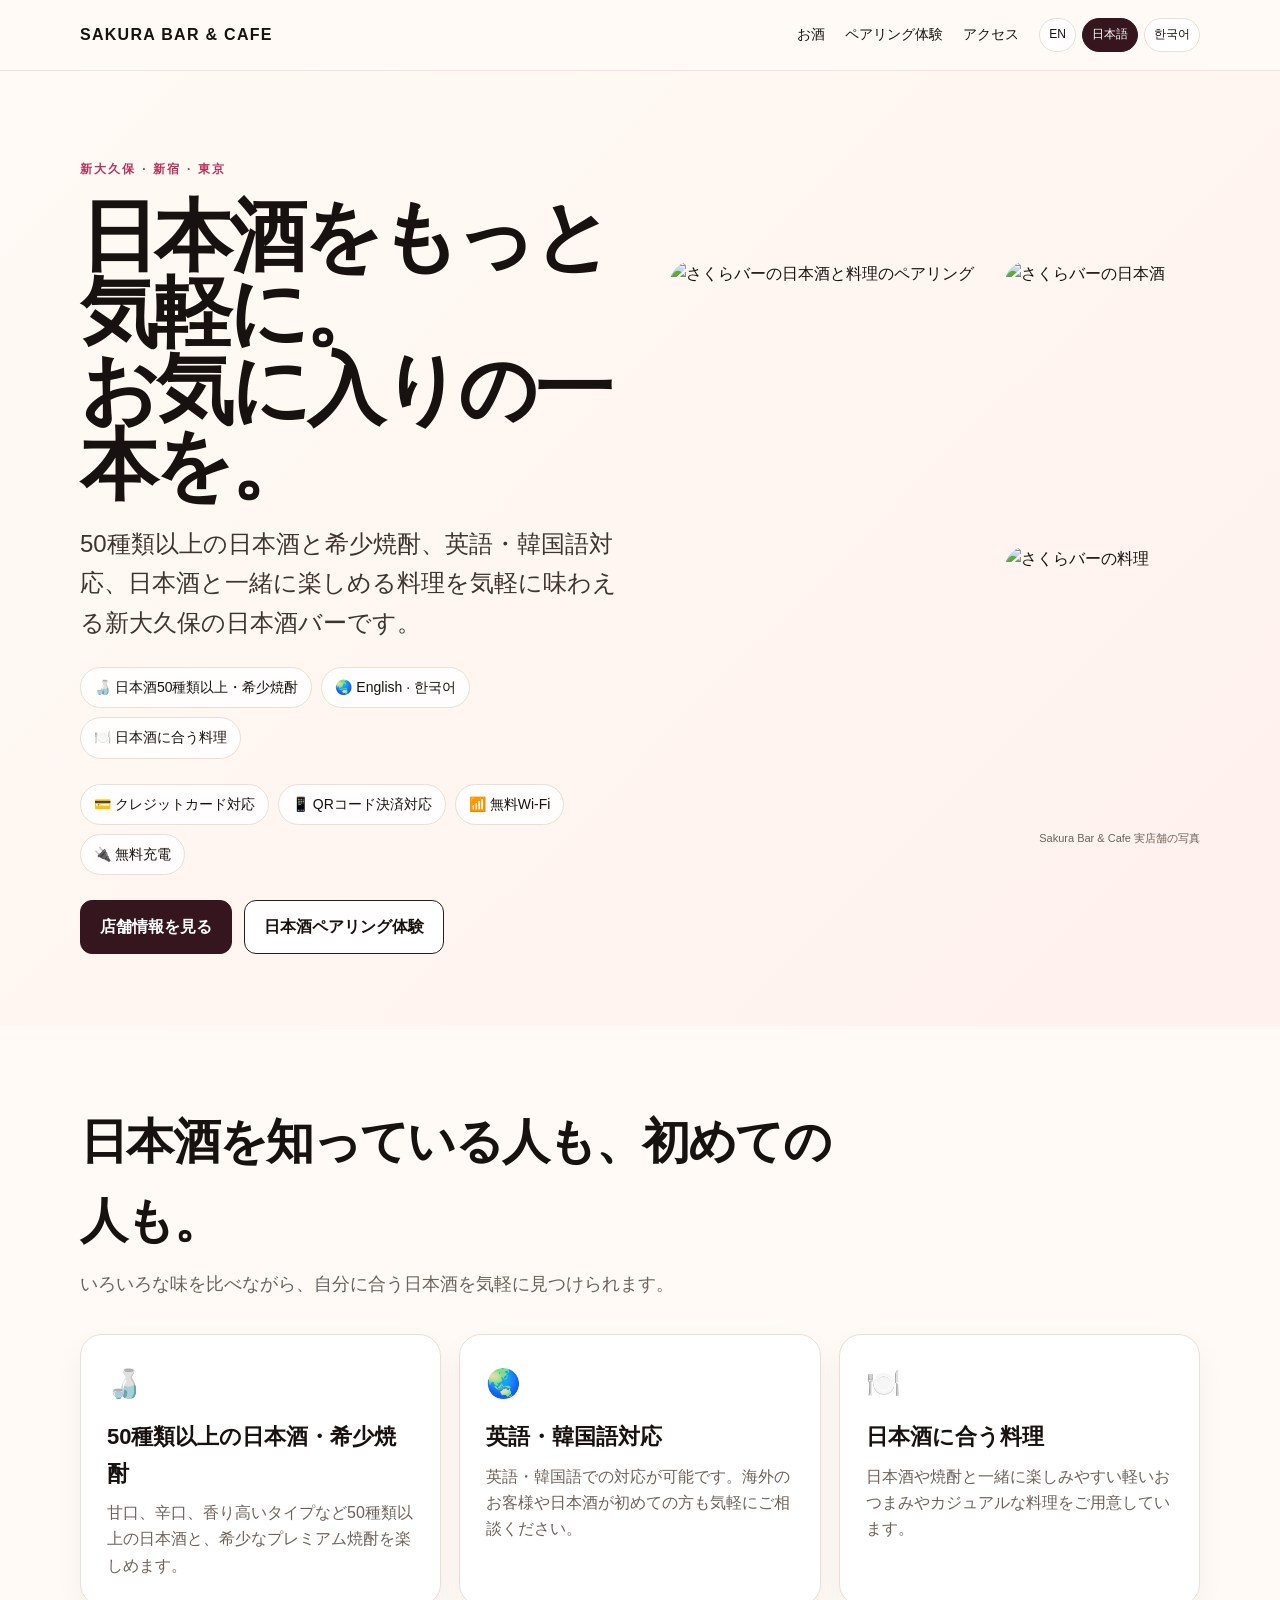
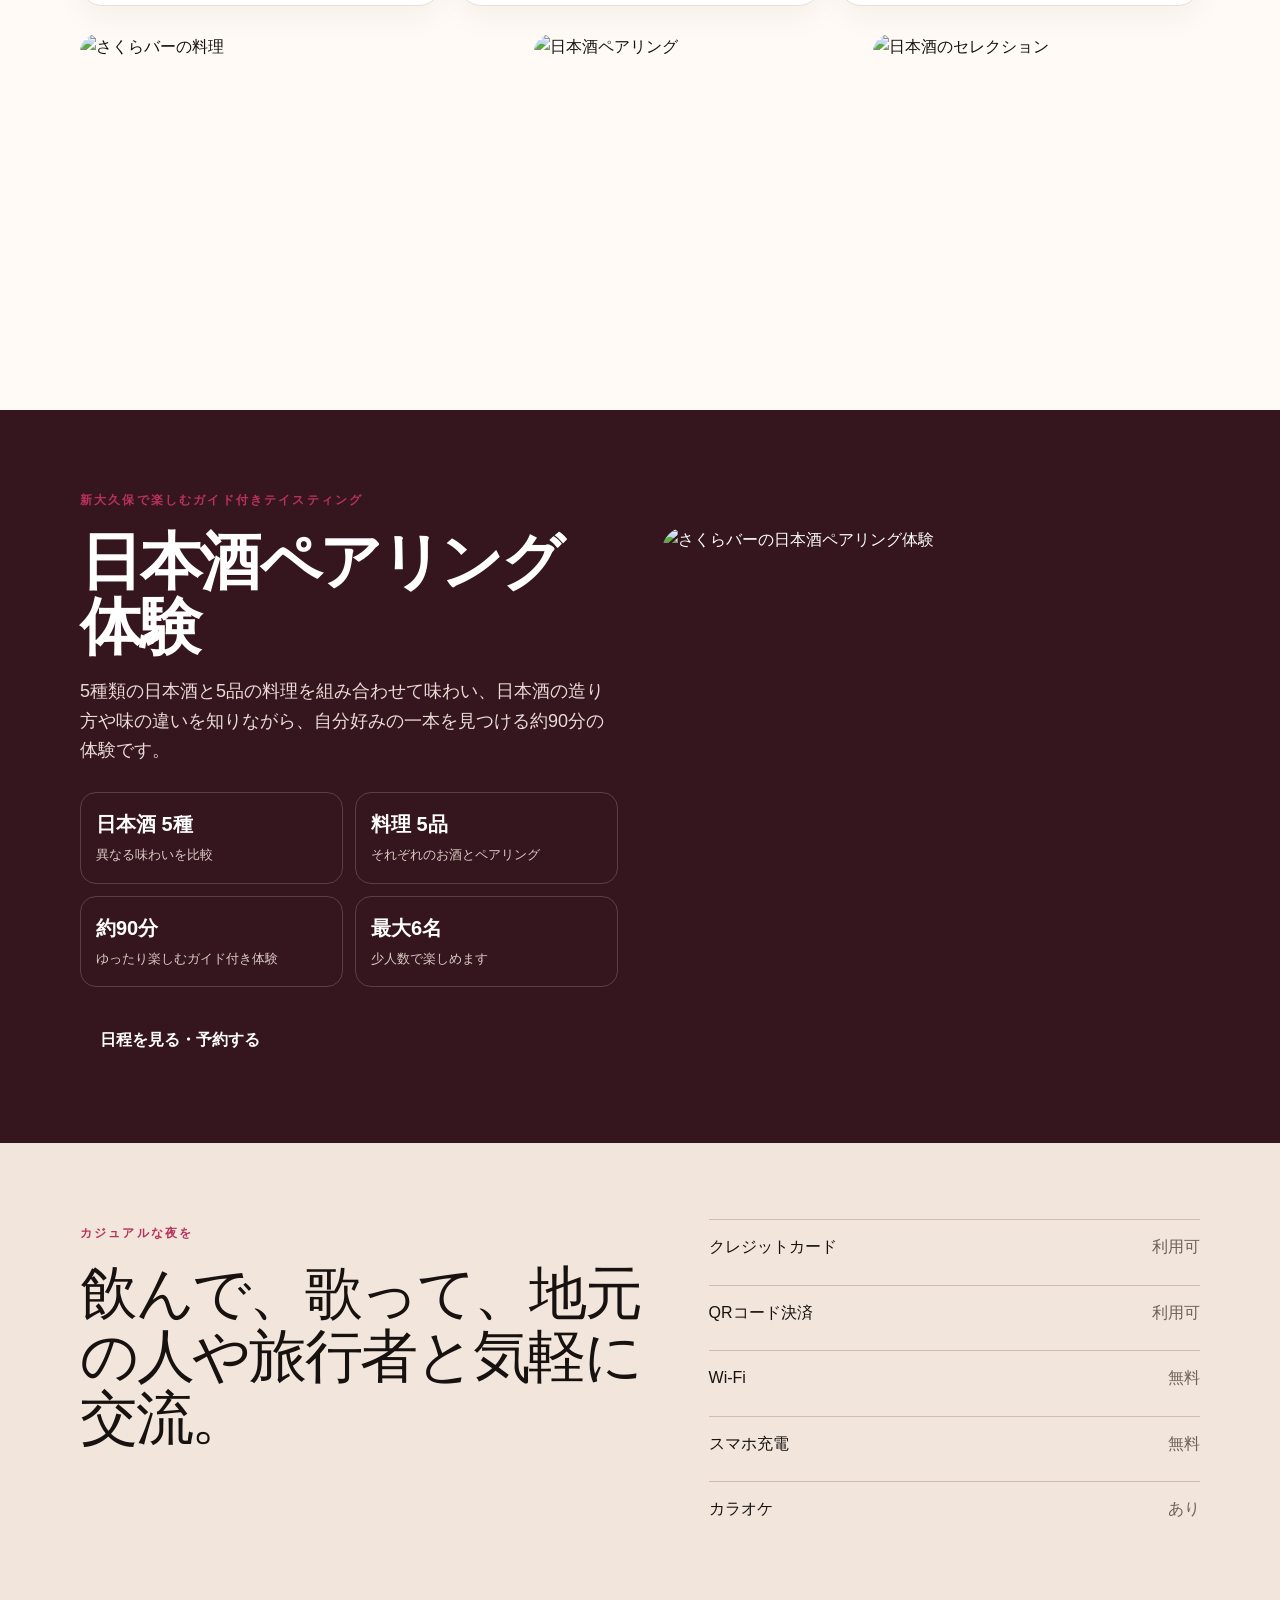
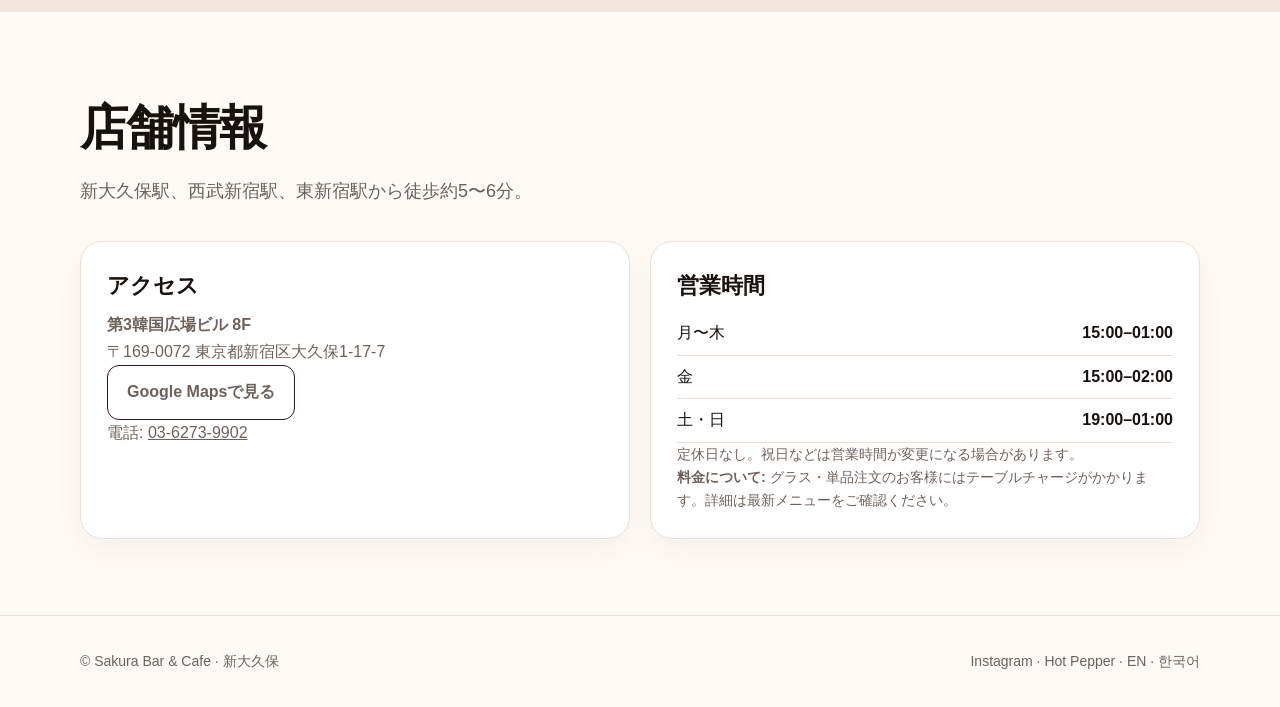
==== ja/index.html @ 43fa0860 "支払い方法と無料設備を明記" ====
<!doctype html><html lang="ja"><head><meta charset="utf-8"><meta name="viewport" content="width=device-width,initial-scale=1"><title>さくら Bar & Cafe | 新大久保の日本酒バー</title><meta name="description" content="新大久保・新宿の日本酒バー。50種類以上の日本酒と希少焼酎、英語・韓国語対応、日本酒に合う料理、日本酒ペアリング体験を楽しめます。"><link rel="canonical" href="https://sakurasaketokyo.com/ja/"><link rel="alternate" hreflang="en" href="https://sakurasaketokyo.com/"><link rel="alternate" hreflang="ja" href="https://sakurasaketokyo.com/ja/"><link rel="alternate" hreflang="ko" href="https://sakurasaketokyo.com/ko/"><link rel="stylesheet" href="/style.css"></head><body><header class="topbar"><div class="wrap nav"><a class="brand" href="/ja/">SAKURA BAR & CAFE</a><nav class="navlinks"><a href="#drinks">お酒</a><a href="#pairing">ペアリング体験</a><a href="#visit">アクセス</a><div class="langs"><a href="/">EN</a><a href="/ja/" aria-current="page">日本語</a><a href="/ko/">한국어</a></div></nav></div></header><main><section class="hero"><div class="wrap hero-grid"><div class="hero-copy"><div class="eyebrow">新大久保 · 新宿 · 東京</div><h1>日本酒をもっと気軽に。<br>お気に入りの一本を。</h1><p class="lead">50種類以上の日本酒と希少焼酎、英語・韓国語対応、日本酒と一緒に楽しめる料理を気軽に味わえる新大久保の日本酒バーです。</p><div class="pillrow"><span class="pill">🍶 日本酒50種類以上・希少焼酎</span><span class="pill">🌏 English · 한국어</span><span class="pill">🍽️ 日本酒に合う料理</span></div><div class="pillrow"><span class="pill">💳 クレジットカード対応</span><span class="pill">📱 QRコード決済対応</span><span class="pill">📶 無料Wi-Fi</span><span class="pill">🔌 無料充電</span></div><div class="cta"><a class="btn primary" href="#visit">店舗情報を見る</a><a class="btn secondary" href="#pairing">日本酒ペアリング体験</a></div></div><div><div class="hero-media"><img src="https://a0.muscache.com/im/pictures/Mt/MtTemplate-6906653/original/d0ff8173-7073-415d-bc8a-5778353bb8f4.jpeg?im_w=1200" alt="さくらバーの日本酒と料理のペアリング"><img src="https://a0.muscache.com/im/pictures/Mt/MtTemplate-6906653/original/026e3481-9d9d-4693-bd46-e3e7b353f71c.jpeg?im_w=720" alt="さくらバーの日本酒"><img src="https://imgfp.hotp.jp/IMGH/57/60/P050815760/P050815760_480.jpg" alt="さくらバーの料理"></div><div class="photo-credit">Sakura Bar & Cafe 実店舗の写真</div></div></div></section><section id="drinks"><div class="wrap"><div class="section-head"><h2>日本酒を知っている人も、初めての人も。</h2><p>いろいろな味を比べながら、自分に合う日本酒を気軽に見つけられます。</p></div><div class="grid3"><article class="card"><div class="icon">🍶</div><h3>50種類以上の日本酒・希少焼酎</h3><p>甘口、辛口、香り高いタイプなど50種類以上の日本酒と、希少なプレミアム焼酎を楽しめます。</p></article><article class="card"><div class="icon">🌏</div><h3>英語・韓国語対応</h3><p>英語・韓国語での対応が可能です。海外のお客様や日本酒が初めての方も気軽にご相談ください。</p></article><article class="card"><div class="icon">🍽️</div><h3>日本酒に合う料理</h3><p>日本酒や焼酎と一緒に楽しみやすい軽いおつまみやカジュアルな料理をご用意しています。</p></article></div><div class="photo-strip"><img src="https://imgfp.hotp.jp/IMGH/57/60/P050815760/P050815760_480.jpg" alt="さくらバーの料理"><img src="https://a0.muscache.com/im/pictures/Mt/MtTemplate-6906653/original/edfa09da-f547-4a3b-8ed2-1363b883422a.jpeg?im_w=720" alt="日本酒ペアリング"><img src="https://a0.muscache.com/im/pictures/Mt/MtTemplate-6906653/original/026e3481-9d9d-4693-bd46-e3e7b353f71c.jpeg?im_w=720" alt="日本酒のセレクション"></div></div></section><section id="pairing" class="pairing"><div class="wrap pairing-grid"><div><div class="eyebrow">新大久保で楽しむガイド付きテイスティング</div><h2>日本酒ペアリング体験</h2><p>5種類の日本酒と5品の料理を組み合わせて味わい、日本酒の造り方や味の違いを知りながら、自分好みの一本を見つける約90分の体験です。</p><div class="pairing-points"><div class="pairing-point"><strong>日本酒 5種</strong><span>異なる味わいを比較</span></div><div class="pairing-point"><strong>料理 5品</strong><span>それぞれのお酒とペアリング</span></div><div class="pairing-point"><strong>約90分</strong><span>ゆったり楽しむガイド付き体験</span></div><div class="pairing-point"><strong>最大6名</strong><span>少人数で楽しめます</span></div></div><div class="cta"><a class="btn primary" href="https://www.airbnb.jp/experiences/6906653" rel="noopener">日程を見る・予約する</a></div></div><div class="pairing-photo"><img src="https://a0.muscache.com/im/pictures/Mt/MtTemplate-6906653/original/d0ff8173-7073-415d-bc8a-5778353bb8f4.jpeg?im_w=1200" alt="さくらバーの日本酒ペアリング体験"></div></div></section><section id="experience" class="band"><div class="wrap facts"><div><div class="eyebrow">カジュアルな夜を</div><p class="bigfact">飲んで、歌って、地元の人や旅行者と気軽に交流。</p></div><div class="factlist"><div class="fact"><span>クレジットカード</span><span>利用可</span></div><div class="fact"><span>QRコード決済</span><span>利用可</span></div><div class="fact"><span>Wi-Fi</span><span>無料</span></div><div class="fact"><span>スマホ充電</span><span>無料</span></div><div class="fact"><span>カラオケ</span><span>あり</span></div></div></div></section><section id="visit"><div class="wrap"><div class="section-head"><h2>店舗情報</h2><p>新大久保駅、西武新宿駅、東新宿駅から徒歩約5〜6分。</p></div><div class="info"><div class="card"><h3>アクセス</h3><p><strong>第3韓国広場ビル 8F</strong><br>〒169-0072 東京都新宿区大久保1-17-7</p><p><a class="btn secondary" href="https://www.google.com/maps/search/?api=1&query=Sakura+Bar+%26+Cafe+Shin-Okubo+Tokyo">Google Mapsで見る</a></p><p>電話: <a href="tel:+81362739902">03-6273-9902</a></p></div><div class="card"><h3>営業時間</h3><table class="hours"><tr><td>月〜木</td><td>15:00–01:00</td></tr><tr><td>金</td><td>15:00–02:00</td></tr><tr><td>土・日</td><td>19:00–01:00</td></tr></table><p class="note">定休日なし。祝日などは営業時間が変更になる場合があります。</p><p class="note"><strong>料金について:</strong> グラス・単品注文のお客様にはテーブルチャージがかかります。詳細は最新メニューをご確認ください。</p></div></div></div></section></main><footer class="footer"><div class="wrap footer-inner"><span>© Sakura Bar & Cafe · 新大久保</span><span><a href="https://www.instagram.com/sakurabarandcafe">Instagram</a> · <a href="https://www.hotpepper.jp/strJ004660465/">Hot Pepper</a> · <a href="/">EN</a> · <a href="/ko/">한국어</a></span></div></footer></body></html>
---- style.css ----
:root{
  --ink:#17120f;--muted:#6d625b;--paper:#fffaf5;--card:#fff;--sakura:#b8325d;--deep:#35161f;--gold:#b58a43;--line:#eadfd7;--max:1120px
}
*{box-sizing:border-box}html{scroll-behavior:smooth}body{margin:0;font-family:Inter,ui-sans-serif,-apple-system,BlinkMacSystemFont,"Segoe UI",Roboto,"Noto Sans",Arial,sans-serif;color:var(--ink);background:var(--paper);line-height:1.65}a{color:inherit}.wrap{width:min(var(--max),calc(100% - 40px));margin:auto}
.topbar{position:sticky;top:0;z-index:30;background:rgba(255,250,245,.94);backdrop-filter:blur(12px);border-bottom:1px solid rgba(234,223,215,.8)}.nav{height:70px;display:flex;align-items:center;justify-content:space-between;gap:16px}.brand{font-weight:800;letter-spacing:.08em;text-decoration:none}.navlinks{display:flex;align-items:center;gap:20px;font-size:14px}.navlinks a{text-decoration:none}.langs{display:flex;gap:6px}.langs a{border:1px solid var(--line);padding:6px 9px;border-radius:999px;background:#fff;font-size:12px}.langs a[aria-current="page"]{background:var(--deep);color:#fff;border-color:var(--deep)}
.hero{padding:48px 0 36px;background:linear-gradient(135deg,#fffaf5,#fff1ed)}.hero-grid{display:grid;grid-template-columns:1.02fr .98fr;gap:38px;align-items:center}.hero-copy{padding:36px 0}.eyebrow{display:inline-block;text-transform:uppercase;letter-spacing:.18em;font-weight:700;color:var(--sakura);font-size:12px;margin-bottom:18px}.hero h1{font-size:clamp(44px,7vw,78px);line-height:.98;margin:0 0 20px;letter-spacing:-.045em}.hero .lead{font-size:clamp(18px,2vw,24px);color:#3f3430;margin:0}.hero-media{display:grid;grid-template-columns:1.25fr .75fr;grid-template-rows:1fr 1fr;gap:10px;height:560px}.hero-media img{width:100%;height:100%;object-fit:cover;border-radius:22px;display:block}.hero-media img:first-child{grid-row:1/3}.photo-credit{font-size:11px;color:var(--muted);margin-top:8px;text-align:right}.pillrow{display:flex;flex-wrap:wrap;gap:9px;margin:25px 0}.pill{border:1px solid var(--line);background:rgba(255,255,255,.84);padding:8px 13px;border-radius:999px;font-size:14px}.cta{display:flex;gap:12px;flex-wrap:wrap;margin-top:25px}.btn{display:inline-flex;align-items:center;justify-content:center;padding:13px 19px;border-radius:12px;text-decoration:none;font-weight:750;border:1px solid var(--deep)}.btn.primary{background:var(--deep);color:#fff}.btn.secondary{background:#fff}
section{padding:76px 0}.section-head{max-width:760px;margin-bottom:34px}.section-head h2{font-size:clamp(30px,4vw,48px);margin:0 0 10px;letter-spacing:-.035em}.section-head p{margin:0;color:var(--muted);font-size:18px}.grid3{display:grid;grid-template-columns:repeat(3,1fr);gap:18px}.card{background:var(--card);border:1px solid var(--line);border-radius:22px;padding:26px;box-shadow:0 12px 30px rgba(53,22,31,.045)}.icon{font-size:28px}.card h3{font-size:22px;margin:12px 0 8px}.card p{margin:0;color:var(--muted)}
.photo-strip{display:grid;grid-template-columns:1.15fr .85fr .85fr;gap:12px;margin-top:28px}.photo-strip img{width:100%;height:300px;object-fit:cover;border-radius:18px;display:block}
.pairing{background:var(--deep);color:#fff}.pairing-grid{display:grid;grid-template-columns:1fr 1fr;gap:44px;align-items:center}.pairing h2{font-size:clamp(36px,5vw,62px);line-height:1.05;margin:0 0 18px;letter-spacing:-.04em}.pairing p{color:#eadbd5;font-size:18px}.pairing .btn.secondary{color:var(--deep)}.pairing-points{display:grid;grid-template-columns:1fr 1fr;gap:12px;margin:26px 0}.pairing-point{border:1px solid rgba(255,255,255,.18);border-radius:16px;padding:15px}.pairing-point strong{display:block;font-size:20px}.pairing-point span{font-size:13px;color:#dbcac3}.pairing-photo img{width:100%;height:500px;object-fit:cover;border-radius:24px;display:block}
.band{background:#f1e5dc}.facts{display:grid;grid-template-columns:1.1fr .9fr;gap:28px;align-items:start}.bigfact{font-size:clamp(34px,5vw,58px);line-height:1.08;margin:0;letter-spacing:-.04em}.factlist{display:grid;gap:10px}.fact{border-top:1px solid #cfbbb0;padding:14px 0;display:flex;justify-content:space-between;gap:20px}.fact span:last-child{text-align:right;color:var(--muted)}
.info{display:grid;grid-template-columns:1fr 1fr;gap:20px}.info h3{margin-top:0}.hours{width:100%;border-collapse:collapse}.hours td{padding:8px 0;border-bottom:1px solid var(--line)}.hours td:last-child{text-align:right;font-weight:650}.note{font-size:14px;color:var(--muted);margin-top:14px}.footer{padding:34px 0;border-top:1px solid var(--line);color:var(--muted);font-size:14px}.footer-inner{display:flex;justify-content:space-between;gap:20px;flex-wrap:wrap}.footer a{text-decoration:none}
@media(max-width:860px){.navlinks>a{display:none}.hero-grid,.pairing-grid,.facts,.info,.grid3{grid-template-columns:1fr}.hero{padding-top:20px}.hero-media{height:420px}.photo-strip{grid-template-columns:1fr 1fr}.photo-strip img{height:220px}.photo-strip img:first-child{grid-column:1/3}.pairing-photo img{height:380px}.wrap{width:min(var(--max),calc(100% - 28px))}section{padding:56px 0}}
@media(max-width:520px){.brand{font-size:13px}.hero-media{height:320px;grid-template-columns:1fr 1fr}.hero-media img:first-child{grid-row:auto;grid-column:1/3}.hero-media img{border-radius:16px}.pairing-points{grid-template-columns:1fr}.photo-strip{grid-template-columns:1fr}.photo-strip img,.photo-strip img:first-child{grid-column:auto;height:230px}}
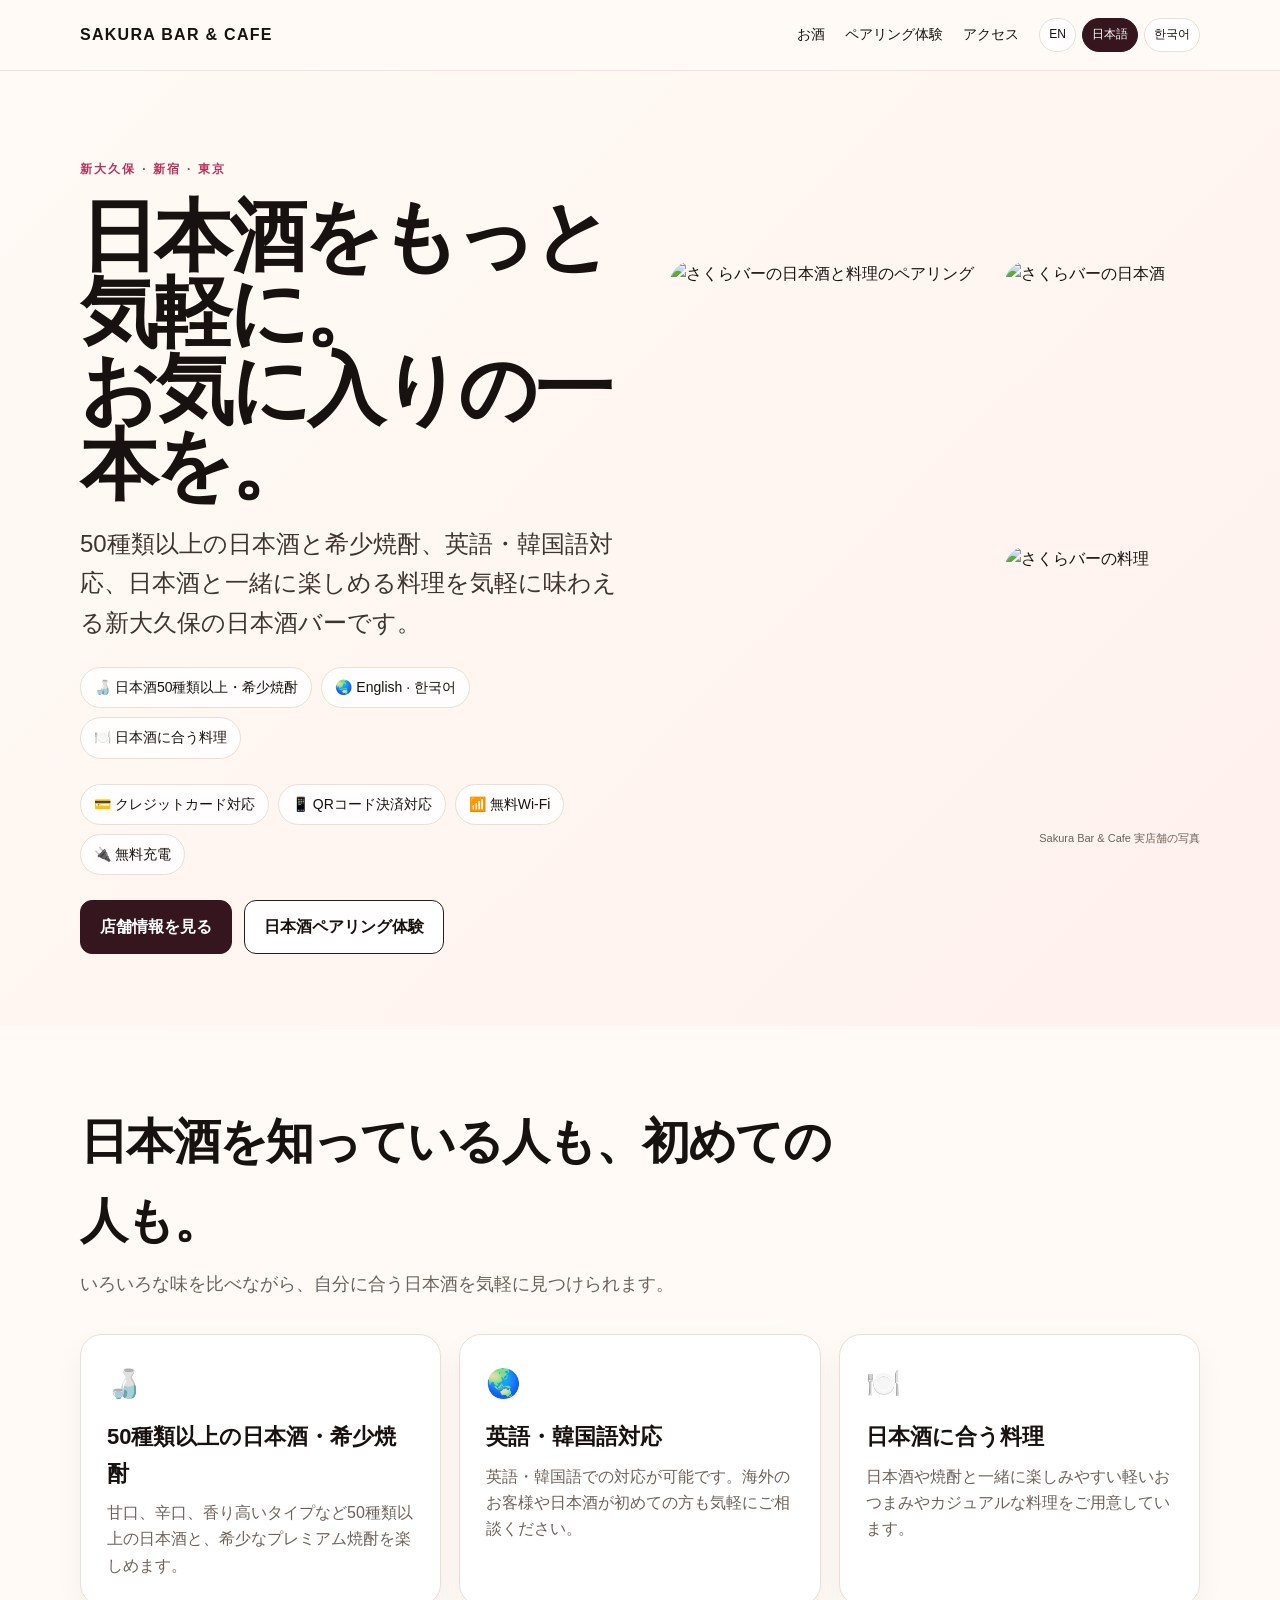
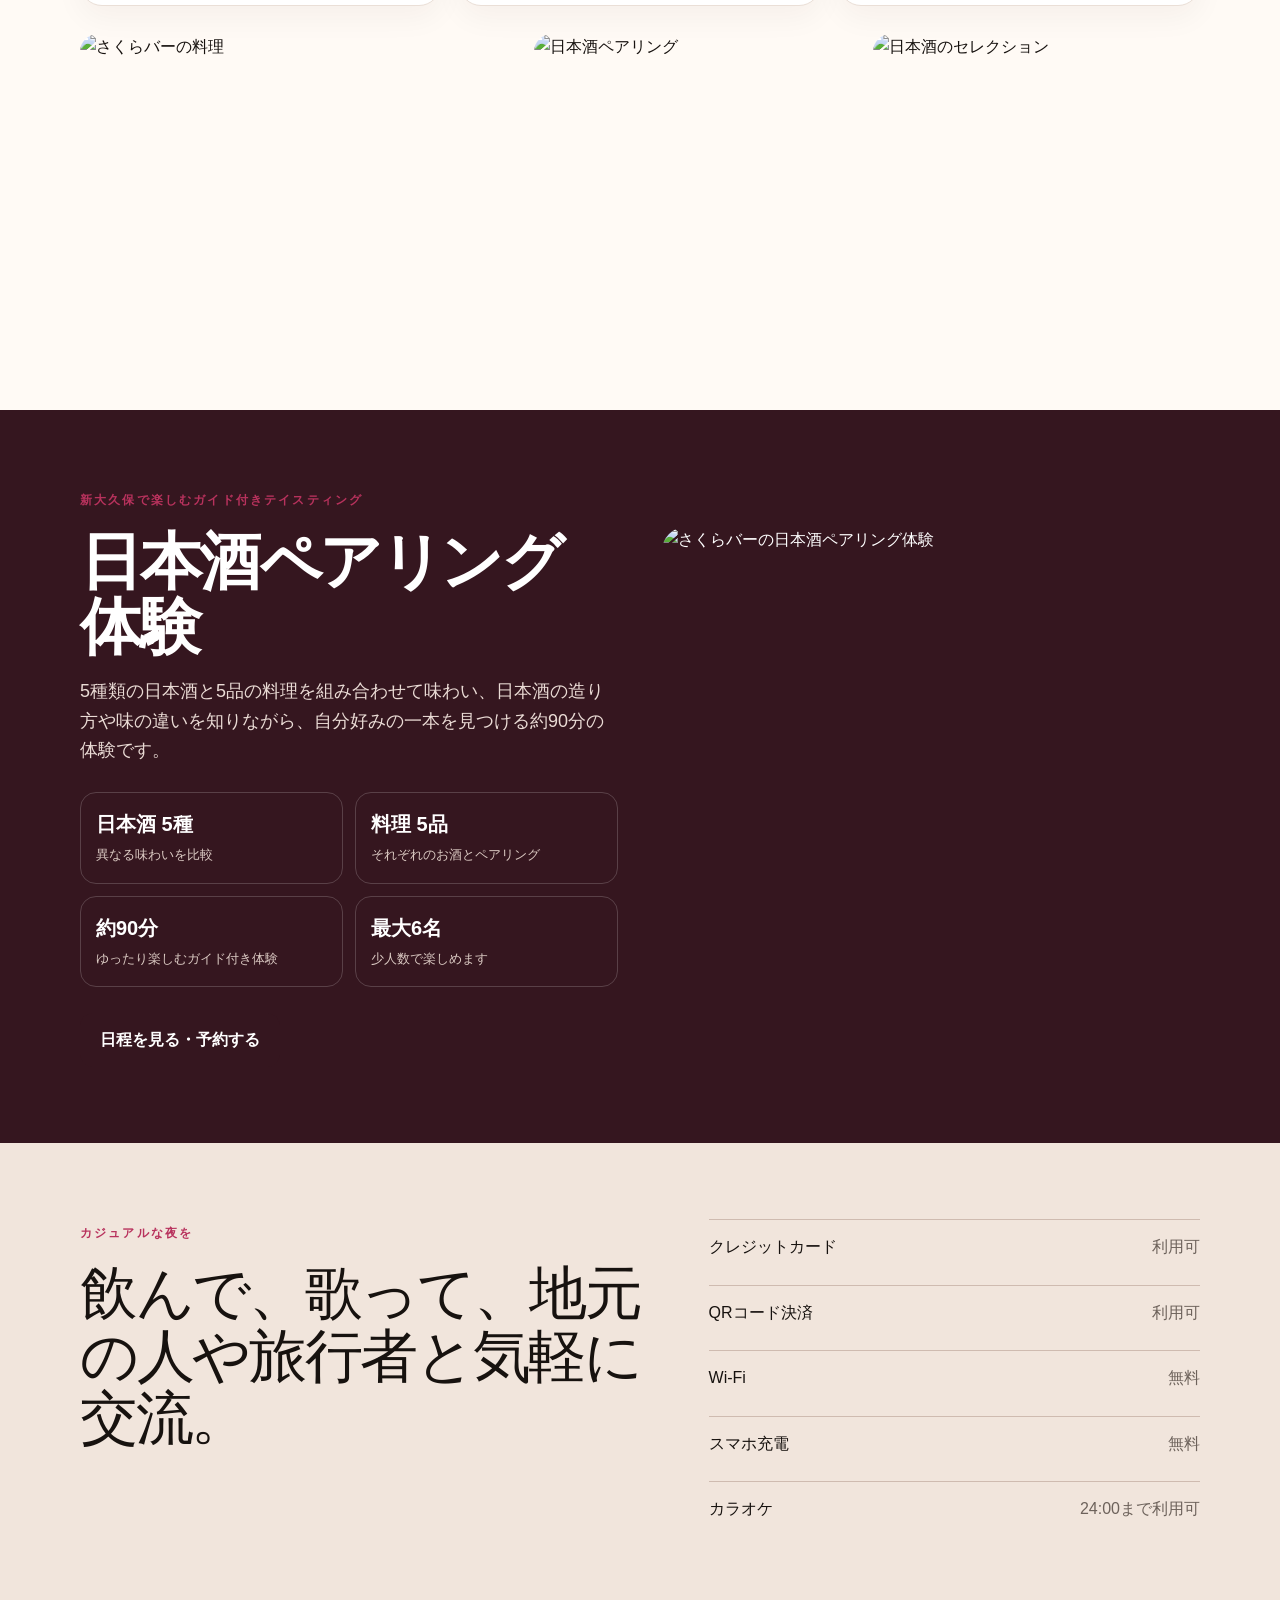
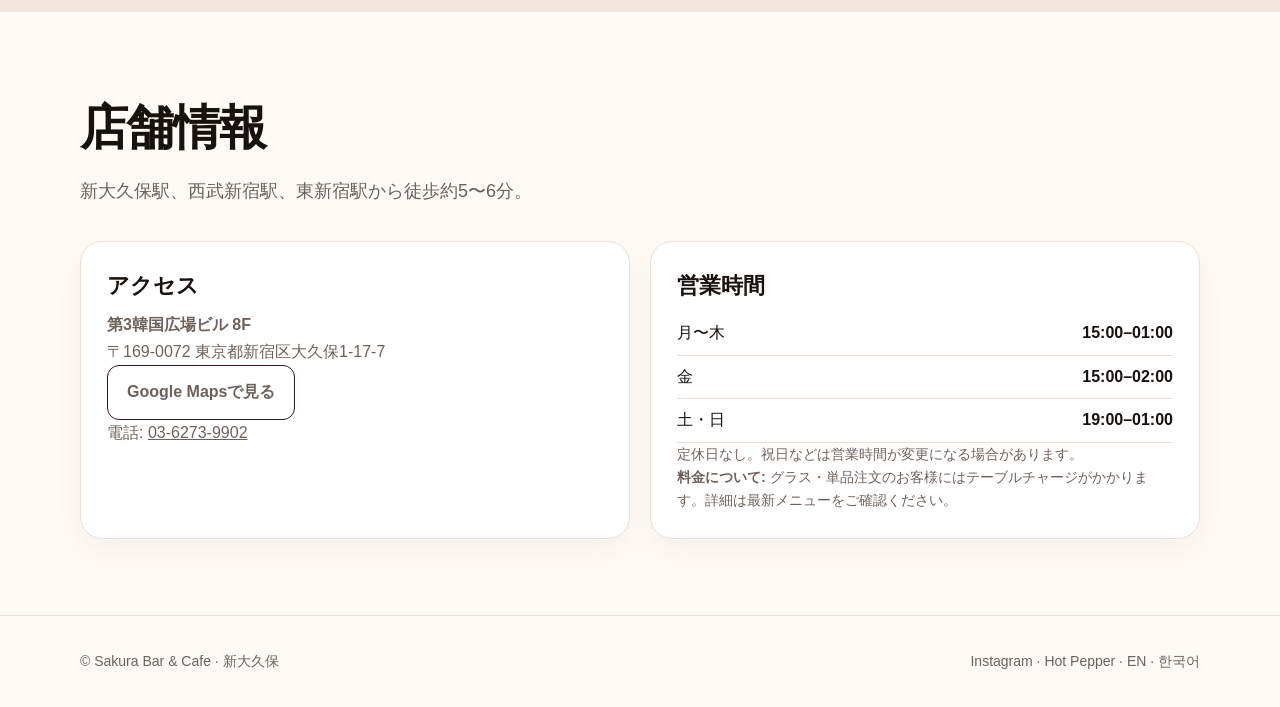
==== commit 37fa3cc1: "Clarify karaoke hours until midnight" ====
--- a/ja/index.html
+++ b/ja/index.html
@@ -1 +1 @@
-<!doctype html><html lang="ja"><head><meta charset="utf-8"><meta name="viewport" content="width=device-width,initial-scale=1"><title>さくら Bar & Cafe | 新大久保の日本酒バー</title><meta name="description" content="新大久保・新宿の日本酒バー。50種類以上の日本酒と希少焼酎、英語・韓国語対応、日本酒に合う料理、日本酒ペアリング体験を楽しめます。"><link rel="canonical" href="https://sakurasaketokyo.com/ja/"><link rel="alternate" hreflang="en" href="https://sakurasaketokyo.com/"><link rel="alternate" hreflang="ja" href="https://sakurasaketokyo.com/ja/"><link rel="alternate" hreflang="ko" href="https://sakurasaketokyo.com/ko/"><link rel="stylesheet" href="/style.css"></head><body><header class="topbar"><div class="wrap nav"><a class="brand" href="/ja/">SAKURA BAR & CAFE</a><nav class="navlinks"><a href="#drinks">お酒</a><a href="#pairing">ペアリング体験</a><a href="#visit">アクセス</a><div class="langs"><a href="/">EN</a><a href="/ja/" aria-current="page">日本語</a><a href="/ko/">한국어</a></div></nav></div></header><main><section class="hero"><div class="wrap hero-grid"><div class="hero-copy"><div class="eyebrow">新大久保 · 新宿 · 東京</div><h1>日本酒をもっと気軽に。<br>お気に入りの一本を。</h1><p class="lead">50種類以上の日本酒と希少焼酎、英語・韓国語対応、日本酒と一緒に楽しめる料理を気軽に味わえる新大久保の日本酒バーです。</p><div class="pillrow"><span class="pill">🍶 日本酒50種類以上・希少焼酎</span><span class="pill">🌏 English · 한국어</span><span class="pill">🍽️ 日本酒に合う料理</span></div><div class="pillrow"><span class="pill">💳 クレジットカード対応</span><span class="pill">📱 QRコード決済対応</span><span class="pill">📶 無料Wi-Fi</span><span class="pill">🔌 無料充電</span></div><div class="cta"><a class="btn primary" href="#visit">店舗情報を見る</a><a class="btn secondary" href="#pairing">日本酒ペアリング体験</a></div></div><div><div class="hero-media"><img src="https://a0.muscache.com/im/pictures/Mt/MtTemplate-6906653/original/d0ff8173-7073-415d-bc8a-5778353bb8f4.jpeg?im_w=1200" alt="さくらバーの日本酒と料理のペアリング"><img src="https://a0.muscache.com/im/pictures/Mt/MtTemplate-6906653/original/026e3481-9d9d-4693-bd46-e3e7b353f71c.jpeg?im_w=720" alt="さくらバーの日本酒"><img src="https://imgfp.hotp.jp/IMGH/57/60/P050815760/P050815760_480.jpg" alt="さくらバーの料理"></div><div class="photo-credit">Sakura Bar & Cafe 実店舗の写真</div></div></div></section><section id="drinks"><div class="wrap"><div class="section-head"><h2>日本酒を知っている人も、初めての人も。</h2><p>いろいろな味を比べながら、自分に合う日本酒を気軽に見つけられます。</p></div><div class="grid3"><article class="card"><div class="icon">🍶</div><h3>50種類以上の日本酒・希少焼酎</h3><p>甘口、辛口、香り高いタイプなど50種類以上の日本酒と、希少なプレミアム焼酎を楽しめます。</p></article><article class="card"><div class="icon">🌏</div><h3>英語・韓国語対応</h3><p>英語・韓国語での対応が可能です。海外のお客様や日本酒が初めての方も気軽にご相談ください。</p></article><article class="card"><div class="icon">🍽️</div><h3>日本酒に合う料理</h3><p>日本酒や焼酎と一緒に楽しみやすい軽いおつまみやカジュアルな料理をご用意しています。</p></article></div><div class="photo-strip"><img src="https://imgfp.hotp.jp/IMGH/57/60/P050815760/P050815760_480.jpg" alt="さくらバーの料理"><img src="https://a0.muscache.com/im/pictures/Mt/MtTemplate-6906653/original/edfa09da-f547-4a3b-8ed2-1363b883422a.jpeg?im_w=720" alt="日本酒ペアリング"><img src="https://a0.muscache.com/im/pictures/Mt/MtTemplate-6906653/original/026e3481-9d9d-4693-bd46-e3e7b353f71c.jpeg?im_w=720" alt="日本酒のセレクション"></div></div></section><section id="pairing" class="pairing"><div class="wrap pairing-grid"><div><div class="eyebrow">新大久保で楽しむガイド付きテイスティング</div><h2>日本酒ペアリング体験</h2><p>5種類の日本酒と5品の料理を組み合わせて味わい、日本酒の造り方や味の違いを知りながら、自分好みの一本を見つける約90分の体験です。</p><div class="pairing-points"><div class="pairing-point"><strong>日本酒 5種</strong><span>異なる味わいを比較</span></div><div class="pairing-point"><strong>料理 5品</strong><span>それぞれのお酒とペアリング</span></div><div class="pairing-point"><strong>約90分</strong><span>ゆったり楽しむガイド付き体験</span></div><div class="pairing-point"><strong>最大6名</strong><span>少人数で楽しめます</span></div></div><div class="cta"><a class="btn primary" href="https://www.airbnb.jp/experiences/6906653" rel="noopener">日程を見る・予約する</a></div></div><div class="pairing-photo"><img src="https://a0.muscache.com/im/pictures/Mt/MtTemplate-6906653/original/d0ff8173-7073-415d-bc8a-5778353bb8f4.jpeg?im_w=1200" alt="さくらバーの日本酒ペアリング体験"></div></div></section><section id="experience" class="band"><div class="wrap facts"><div><div class="eyebrow">カジュアルな夜を</div><p class="bigfact">飲んで、歌って、地元の人や旅行者と気軽に交流。</p></div><div class="factlist"><div class="fact"><span>クレジットカード</span><span>利用可</span></div><div class="fact"><span>QRコード決済</span><span>利用可</span></div><div class="fact"><span>Wi-Fi</span><span>無料</span></div><div class="fact"><span>スマホ充電</span><span>無料</span></div><div class="fact"><span>カラオケ</span><span>あり</span></div></div></div></section><section id="visit"><div class="wrap"><div class="section-head"><h2>店舗情報</h2><p>新大久保駅、西武新宿駅、東新宿駅から徒歩約5〜6分。</p></div><div class="info"><div class="card"><h3>アクセス</h3><p><strong>第3韓国広場ビル 8F</strong><br>〒169-0072 東京都新宿区大久保1-17-7</p><p><a class="btn secondary" href="https://www.google.com/maps/search/?api=1&query=Sakura+Bar+%26+Cafe+Shin-Okubo+Tokyo">Google Mapsで見る</a></p><p>電話: <a href="tel:+81362739902">03-6273-9902</a></p></div><div class="card"><h3>営業時間</h3><table class="hours"><tr><td>月〜木</td><td>15:00–01:00</td></tr><tr><td>金</td><td>15:00–02:00</td></tr><tr><td>土・日</td><td>19:00–01:00</td></tr></table><p class="note">定休日なし。祝日などは営業時間が変更になる場合があります。</p><p class="note"><strong>料金について:</strong> グラス・単品注文のお客様にはテーブルチャージがかかります。詳細は最新メニューをご確認ください。</p></div></div></div></section></main><footer class="footer"><div class="wrap footer-inner"><span>© Sakura Bar & Cafe · 新大久保</span><span><a href="https://www.instagram.com/sakurabarandcafe">Instagram</a> · <a href="https://www.hotpepper.jp/strJ004660465/">Hot Pepper</a> · <a href="/">EN</a> · <a href="/ko/">한국어</a></span></div></footer></body></html>
+<!doctype html><html lang="ja"><head><meta charset="utf-8"><meta name="viewport" content="width=device-width,initial-scale=1"><title>さくら Bar & Cafe | 新大久保の日本酒バー</title><meta name="description" content="新大久保・新宿の日本酒バー。50種類以上の日本酒と希少焼酎、英語・韓国語対応、日本酒に合う料理、日本酒ペアリング体験を楽しめます。"><link rel="canonical" href="https://sakurasaketokyo.com/ja/"><link rel="alternate" hreflang="en" href="https://sakurasaketokyo.com/"><link rel="alternate" hreflang="ja" href="https://sakurasaketokyo.com/ja/"><link rel="alternate" hreflang="ko" href="https://sakurasaketokyo.com/ko/"><link rel="stylesheet" href="/style.css"></head><body><header class="topbar"><div class="wrap nav"><a class="brand" href="/ja/">SAKURA BAR & CAFE</a><nav class="navlinks"><a href="#drinks">お酒</a><a href="#pairing">ペアリング体験</a><a href="#visit">アクセス</a><div class="langs"><a href="/">EN</a><a href="/ja/" aria-current="page">日本語</a><a href="/ko/">한국어</a></div></nav></div></header><main><section class="hero"><div class="wrap hero-grid"><div class="hero-copy"><div class="eyebrow">新大久保 · 新宿 · 東京</div><h1>日本酒をもっと気軽に。<br>お気に入りの一本を。</h1><p class="lead">50種類以上の日本酒と希少焼酎、英語・韓国語対応、日本酒と一緒に楽しめる料理を気軽に味わえる新大久保の日本酒バーです。</p><div class="pillrow"><span class="pill">🍶 日本酒50種類以上・希少焼酎</span><span class="pill">🌏 English · 한국어</span><span class="pill">🍽️ 日本酒に合う料理</span></div><div class="pillrow"><span class="pill">💳 クレジットカード対応</span><span class="pill">📱 QRコード決済対応</span><span class="pill">📶 無料Wi-Fi</span><span class="pill">🔌 無料充電</span></div><div class="cta"><a class="btn primary" href="#visit">店舗情報を見る</a><a class="btn secondary" href="#pairing">日本酒ペアリング体験</a></div></div><div><div class="hero-media"><img src="https://a0.muscache.com/im/pictures/Mt/MtTemplate-6906653/original/d0ff8173-7073-415d-bc8a-5778353bb8f4.jpeg?im_w=1200" alt="さくらバーの日本酒と料理のペアリング"><img src="https://a0.muscache.com/im/pictures/Mt/MtTemplate-6906653/original/026e3481-9d9d-4693-bd46-e3e7b353f71c.jpeg?im_w=720" alt="さくらバーの日本酒"><img src="https://imgfp.hotp.jp/IMGH/57/60/P050815760/P050815760_480.jpg" alt="さくらバーの料理"></div><div class="photo-credit">Sakura Bar & Cafe 実店舗の写真</div></div></div></section><section id="drinks"><div class="wrap"><div class="section-head"><h2>日本酒を知っている人も、初めての人も。</h2><p>いろいろな味を比べながら、自分に合う日本酒を気軽に見つけられます。</p></div><div class="grid3"><article class="card"><div class="icon">🍶</div><h3>50種類以上の日本酒・希少焼酎</h3><p>甘口、辛口、香り高いタイプなど50種類以上の日本酒と、希少なプレミアム焼酎を楽しめます。</p></article><article class="card"><div class="icon">🌏</div><h3>英語・韓国語対応</h3><p>英語・韓国語での対応が可能です。海外のお客様や日本酒が初めての方も気軽にご相談ください。</p></article><article class="card"><div class="icon">🍽️</div><h3>日本酒に合う料理</h3><p>日本酒や焼酎と一緒に楽しみやすい軽いおつまみやカジュアルな料理をご用意しています。</p></article></div><div class="photo-strip"><img src="https://imgfp.hotp.jp/IMGH/57/60/P050815760/P050815760_480.jpg" alt="さくらバーの料理"><img src="https://a0.muscache.com/im/pictures/Mt/MtTemplate-6906653/original/edfa09da-f547-4a3b-8ed2-1363b883422a.jpeg?im_w=720" alt="日本酒ペアリング"><img src="https://a0.muscache.com/im/pictures/Mt/MtTemplate-6906653/original/026e3481-9d9d-4693-bd46-e3e7b353f71c.jpeg?im_w=720" alt="日本酒のセレクション"></div></div></section><section id="pairing" class="pairing"><div class="wrap pairing-grid"><div><div class="eyebrow">新大久保で楽しむガイド付きテイスティング</div><h2>日本酒ペアリング体験</h2><p>5種類の日本酒と5品の料理を組み合わせて味わい、日本酒の造り方や味の違いを知りながら、自分好みの一本を見つける約90分の体験です。</p><div class="pairing-points"><div class="pairing-point"><strong>日本酒 5種</strong><span>異なる味わいを比較</span></div><div class="pairing-point"><strong>料理 5品</strong><span>それぞれのお酒とペアリング</span></div><div class="pairing-point"><strong>約90分</strong><span>ゆったり楽しむガイド付き体験</span></div><div class="pairing-point"><strong>最大6名</strong><span>少人数で楽しめます</span></div></div><div class="cta"><a class="btn primary" href="https://www.airbnb.jp/experiences/6906653" rel="noopener">日程を見る・予約する</a></div></div><div class="pairing-photo"><img src="https://a0.muscache.com/im/pictures/Mt/MtTemplate-6906653/original/d0ff8173-7073-415d-bc8a-5778353bb8f4.jpeg?im_w=1200" alt="さくらバーの日本酒ペアリング体験"></div></div></section><section id="experience" class="band"><div class="wrap facts"><div><div class="eyebrow">カジュアルな夜を</div><p class="bigfact">飲んで、歌って、地元の人や旅行者と気軽に交流。</p></div><div class="factlist"><div class="fact"><span>クレジットカード</span><span>利用可</span></div><div class="fact"><span>QRコード決済</span><span>利用可</span></div><div class="fact"><span>Wi-Fi</span><span>無料</span></div><div class="fact"><span>スマホ充電</span><span>無料</span></div><div class="fact"><span>カラオケ</span><span>24:00まで利用可</span></div></div></div></section><section id="visit"><div class="wrap"><div class="section-head"><h2>店舗情報</h2><p>新大久保駅、西武新宿駅、東新宿駅から徒歩約5〜6分。</p></div><div class="info"><div class="card"><h3>アクセス</h3><p><strong>第3韓国広場ビル 8F</strong><br>〒169-0072 東京都新宿区大久保1-17-7</p><p><a class="btn secondary" href="https://www.google.com/maps/search/?api=1&query=Sakura+Bar+%26+Cafe+Shin-Okubo+Tokyo">Google Mapsで見る</a></p><p>電話: <a href="tel:+81362739902">03-6273-9902</a></p></div><div class="card"><h3>営業時間</h3><table class="hours"><tr><td>月〜木</td><td>15:00–01:00</td></tr><tr><td>金</td><td>15:00–02:00</td></tr><tr><td>土・日</td><td>19:00–01:00</td></tr></table><p class="note">定休日なし。祝日などは営業時間が変更になる場合があります。</p><p class="note"><strong>料金について:</strong> グラス・単品注文のお客様にはテーブルチャージがかかります。詳細は最新メニューをご確認ください。</p></div></div></div></section></main><footer class="footer"><div class="wrap footer-inner"><span>© Sakura Bar & Cafe · 新大久保</span><span><a href="https://www.instagram.com/sakurabarandcafe">Instagram</a> · <a href="https://www.hotpepper.jp/strJ004660465/">Hot Pepper</a> · <a href="/">EN</a> · <a href="/ko/">한국어</a></span></div></footer></body></html>
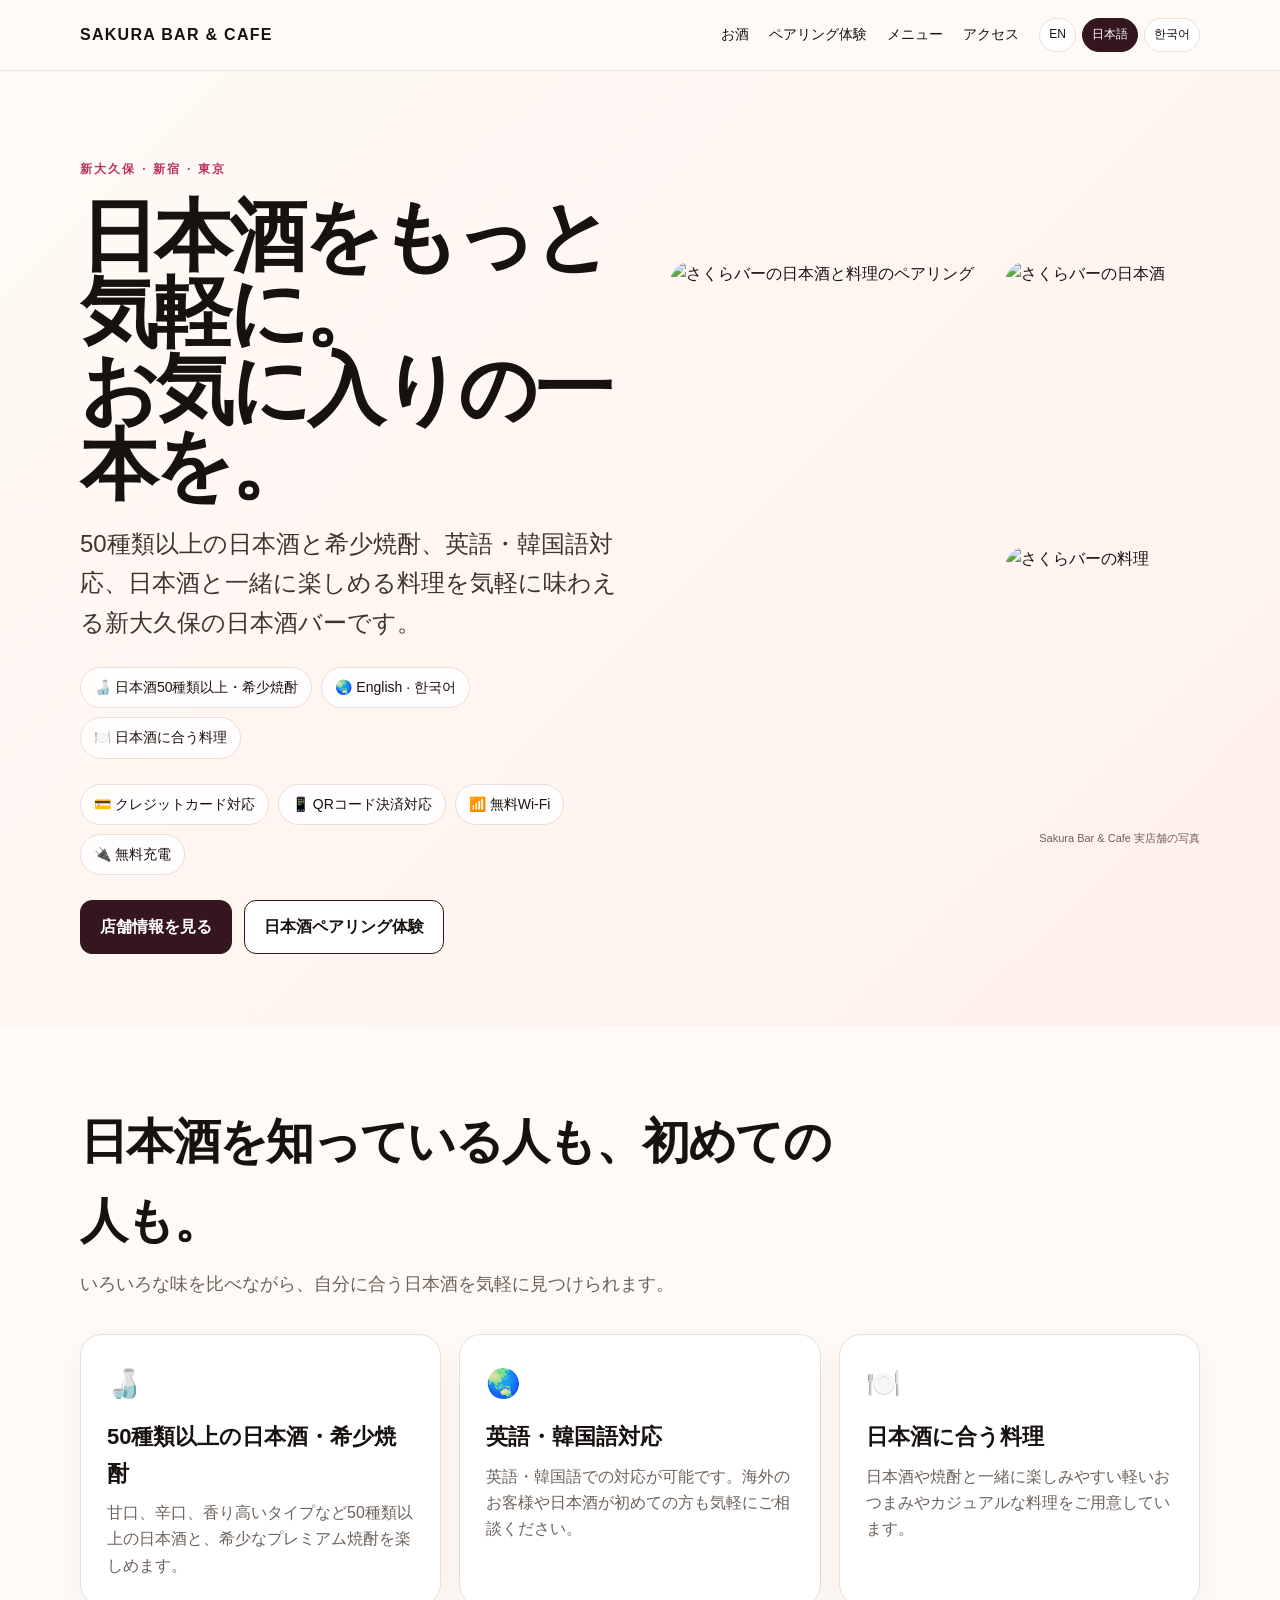
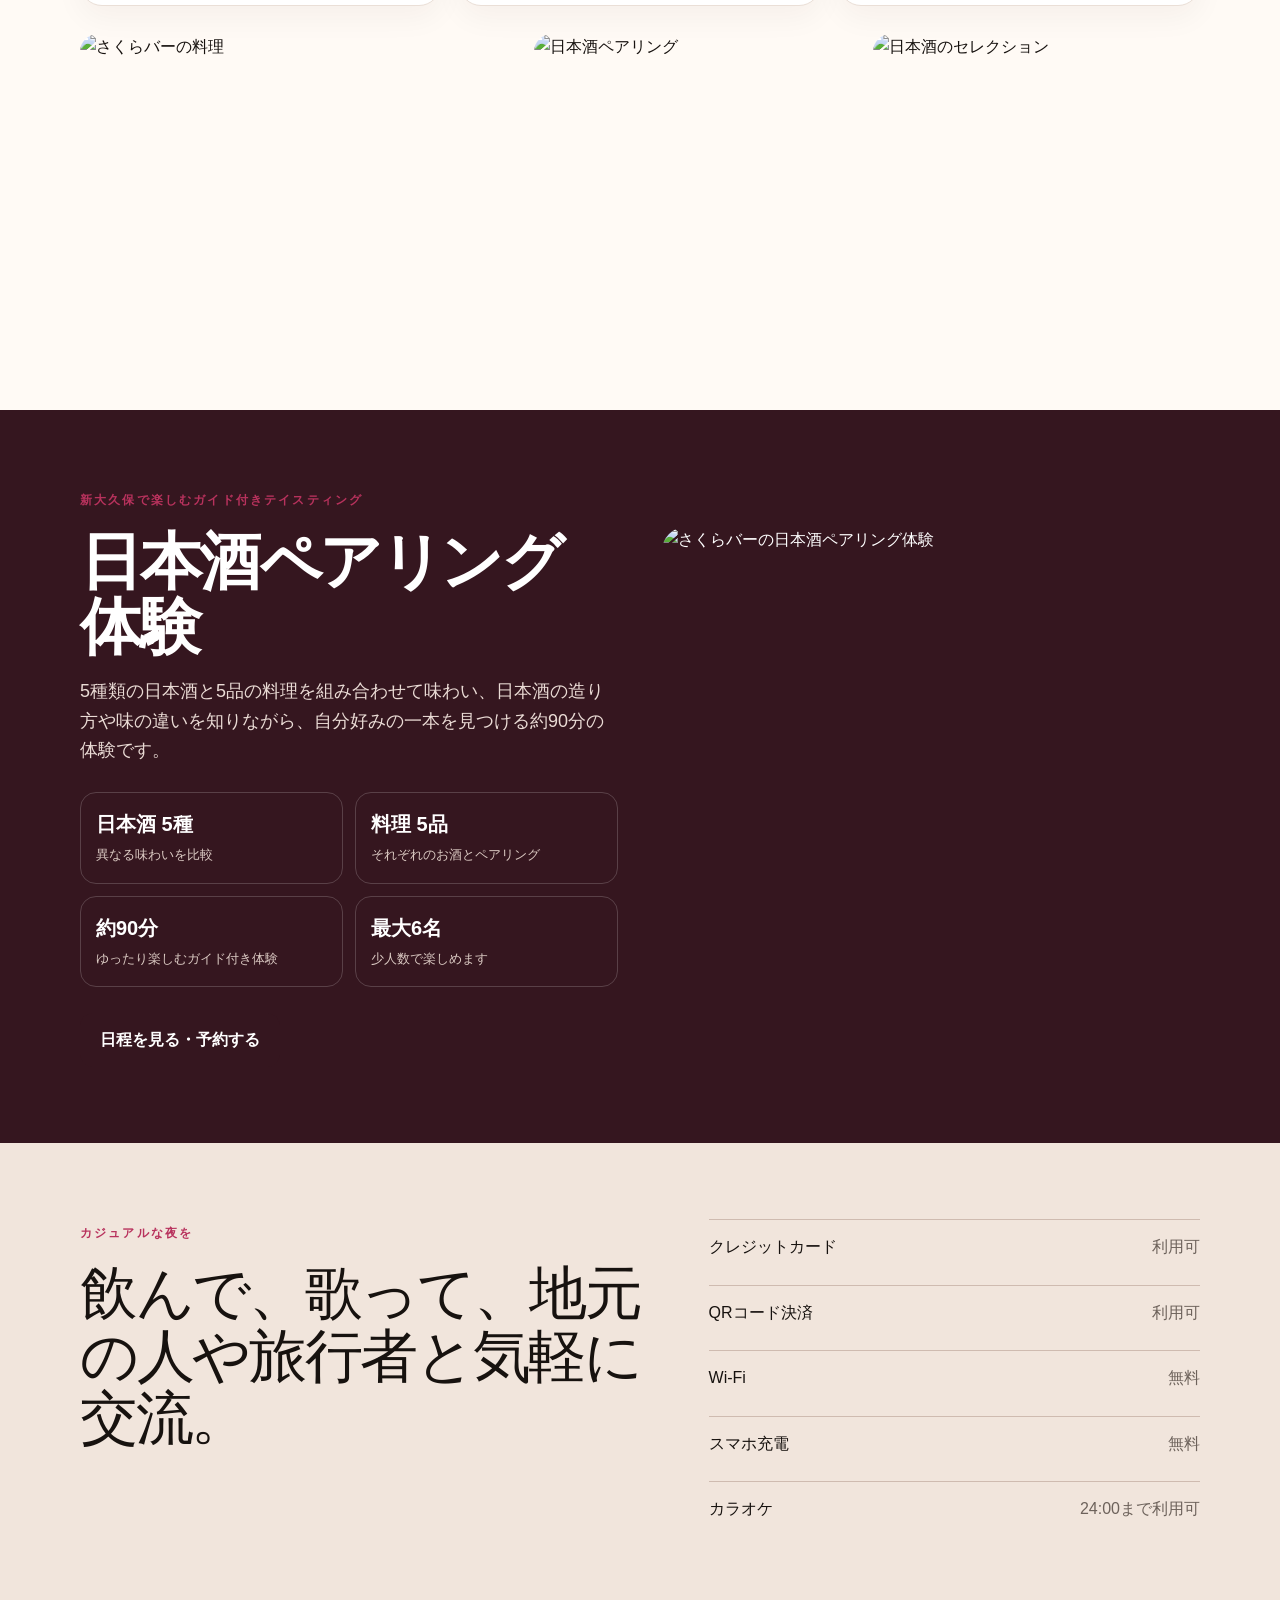
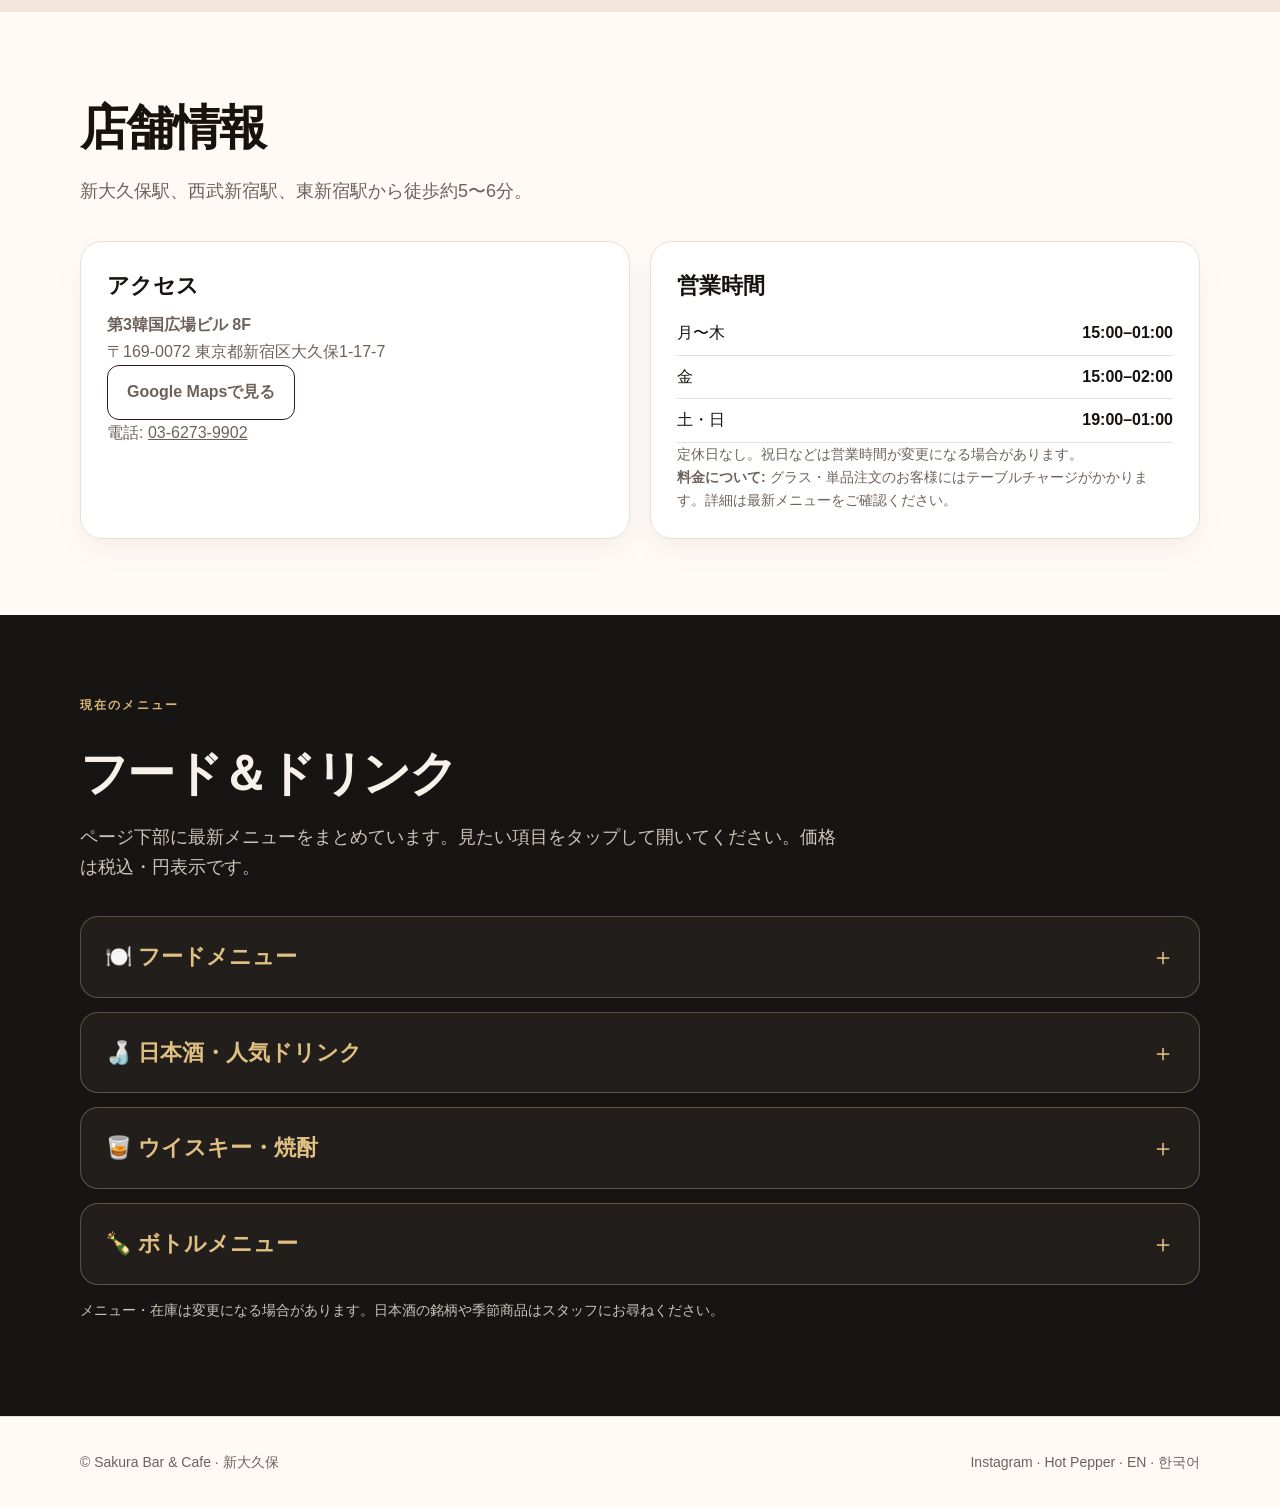
==== commit 5e2e2f06: "Add current Japanese menu to homepage" ====
--- a/ja/index.html
+++ b/ja/index.html
@@ -1 +1,8 @@
-<!doctype html><html lang="ja"><head><meta charset="utf-8"><meta name="viewport" content="width=device-width,initial-scale=1"><title>さくら Bar & Cafe | 新大久保の日本酒バー</title><meta name="description" content="新大久保・新宿の日本酒バー。50種類以上の日本酒と希少焼酎、英語・韓国語対応、日本酒に合う料理、日本酒ペアリング体験を楽しめます。"><link rel="canonical" href="https://sakurasaketokyo.com/ja/"><link rel="alternate" hreflang="en" href="https://sakurasaketokyo.com/"><link rel="alternate" hreflang="ja" href="https://sakurasaketokyo.com/ja/"><link rel="alternate" hreflang="ko" href="https://sakurasaketokyo.com/ko/"><link rel="stylesheet" href="/style.css"></head><body><header class="topbar"><div class="wrap nav"><a class="brand" href="/ja/">SAKURA BAR & CAFE</a><nav class="navlinks"><a href="#drinks">お酒</a><a href="#pairing">ペアリング体験</a><a href="#visit">アクセス</a><div class="langs"><a href="/">EN</a><a href="/ja/" aria-current="page">日本語</a><a href="/ko/">한국어</a></div></nav></div></header><main><section class="hero"><div class="wrap hero-grid"><div class="hero-copy"><div class="eyebrow">新大久保 · 新宿 · 東京</div><h1>日本酒をもっと気軽に。<br>お気に入りの一本を。</h1><p class="lead">50種類以上の日本酒と希少焼酎、英語・韓国語対応、日本酒と一緒に楽しめる料理を気軽に味わえる新大久保の日本酒バーです。</p><div class="pillrow"><span class="pill">🍶 日本酒50種類以上・希少焼酎</span><span class="pill">🌏 English · 한국어</span><span class="pill">🍽️ 日本酒に合う料理</span></div><div class="pillrow"><span class="pill">💳 クレジットカード対応</span><span class="pill">📱 QRコード決済対応</span><span class="pill">📶 無料Wi-Fi</span><span class="pill">🔌 無料充電</span></div><div class="cta"><a class="btn primary" href="#visit">店舗情報を見る</a><a class="btn secondary" href="#pairing">日本酒ペアリング体験</a></div></div><div><div class="hero-media"><img src="https://a0.muscache.com/im/pictures/Mt/MtTemplate-6906653/original/d0ff8173-7073-415d-bc8a-5778353bb8f4.jpeg?im_w=1200" alt="さくらバーの日本酒と料理のペアリング"><img src="https://a0.muscache.com/im/pictures/Mt/MtTemplate-6906653/original/026e3481-9d9d-4693-bd46-e3e7b353f71c.jpeg?im_w=720" alt="さくらバーの日本酒"><img src="https://imgfp.hotp.jp/IMGH/57/60/P050815760/P050815760_480.jpg" alt="さくらバーの料理"></div><div class="photo-credit">Sakura Bar & Cafe 実店舗の写真</div></div></div></section><section id="drinks"><div class="wrap"><div class="section-head"><h2>日本酒を知っている人も、初めての人も。</h2><p>いろいろな味を比べながら、自分に合う日本酒を気軽に見つけられます。</p></div><div class="grid3"><article class="card"><div class="icon">🍶</div><h3>50種類以上の日本酒・希少焼酎</h3><p>甘口、辛口、香り高いタイプなど50種類以上の日本酒と、希少なプレミアム焼酎を楽しめます。</p></article><article class="card"><div class="icon">🌏</div><h3>英語・韓国語対応</h3><p>英語・韓国語での対応が可能です。海外のお客様や日本酒が初めての方も気軽にご相談ください。</p></article><article class="card"><div class="icon">🍽️</div><h3>日本酒に合う料理</h3><p>日本酒や焼酎と一緒に楽しみやすい軽いおつまみやカジュアルな料理をご用意しています。</p></article></div><div class="photo-strip"><img src="https://imgfp.hotp.jp/IMGH/57/60/P050815760/P050815760_480.jpg" alt="さくらバーの料理"><img src="https://a0.muscache.com/im/pictures/Mt/MtTemplate-6906653/original/edfa09da-f547-4a3b-8ed2-1363b883422a.jpeg?im_w=720" alt="日本酒ペアリング"><img src="https://a0.muscache.com/im/pictures/Mt/MtTemplate-6906653/original/026e3481-9d9d-4693-bd46-e3e7b353f71c.jpeg?im_w=720" alt="日本酒のセレクション"></div></div></section><section id="pairing" class="pairing"><div class="wrap pairing-grid"><div><div class="eyebrow">新大久保で楽しむガイド付きテイスティング</div><h2>日本酒ペアリング体験</h2><p>5種類の日本酒と5品の料理を組み合わせて味わい、日本酒の造り方や味の違いを知りながら、自分好みの一本を見つける約90分の体験です。</p><div class="pairing-points"><div class="pairing-point"><strong>日本酒 5種</strong><span>異なる味わいを比較</span></div><div class="pairing-point"><strong>料理 5品</strong><span>それぞれのお酒とペアリング</span></div><div class="pairing-point"><strong>約90分</strong><span>ゆったり楽しむガイド付き体験</span></div><div class="pairing-point"><strong>最大6名</strong><span>少人数で楽しめます</span></div></div><div class="cta"><a class="btn primary" href="https://www.airbnb.jp/experiences/6906653" rel="noopener">日程を見る・予約する</a></div></div><div class="pairing-photo"><img src="https://a0.muscache.com/im/pictures/Mt/MtTemplate-6906653/original/d0ff8173-7073-415d-bc8a-5778353bb8f4.jpeg?im_w=1200" alt="さくらバーの日本酒ペアリング体験"></div></div></section><section id="experience" class="band"><div class="wrap facts"><div><div class="eyebrow">カジュアルな夜を</div><p class="bigfact">飲んで、歌って、地元の人や旅行者と気軽に交流。</p></div><div class="factlist"><div class="fact"><span>クレジットカード</span><span>利用可</span></div><div class="fact"><span>QRコード決済</span><span>利用可</span></div><div class="fact"><span>Wi-Fi</span><span>無料</span></div><div class="fact"><span>スマホ充電</span><span>無料</span></div><div class="fact"><span>カラオケ</span><span>24:00まで利用可</span></div></div></div></section><section id="visit"><div class="wrap"><div class="section-head"><h2>店舗情報</h2><p>新大久保駅、西武新宿駅、東新宿駅から徒歩約5〜6分。</p></div><div class="info"><div class="card"><h3>アクセス</h3><p><strong>第3韓国広場ビル 8F</strong><br>〒169-0072 東京都新宿区大久保1-17-7</p><p><a class="btn secondary" href="https://www.google.com/maps/search/?api=1&query=Sakura+Bar+%26+Cafe+Shin-Okubo+Tokyo">Google Mapsで見る</a></p><p>電話: <a href="tel:+81362739902">03-6273-9902</a></p></div><div class="card"><h3>営業時間</h3><table class="hours"><tr><td>月〜木</td><td>15:00–01:00</td></tr><tr><td>金</td><td>15:00–02:00</td></tr><tr><td>土・日</td><td>19:00–01:00</td></tr></table><p class="note">定休日なし。祝日などは営業時間が変更になる場合があります。</p><p class="note"><strong>料金について:</strong> グラス・単品注文のお客様にはテーブルチャージがかかります。詳細は最新メニューをご確認ください。</p></div></div></div></section></main><footer class="footer"><div class="wrap footer-inner"><span>© Sakura Bar & Cafe · 新大久保</span><span><a href="https://www.instagram.com/sakurabarandcafe">Instagram</a> · <a href="https://www.hotpepper.jp/strJ004660465/">Hot Pepper</a> · <a href="/">EN</a> · <a href="/ko/">한국어</a></span></div></footer></body></html>
+<!doctype html><html lang="ja"><head><meta charset="utf-8"><meta name="viewport" content="width=device-width,initial-scale=1"><title>さくら Bar & Cafe | 新大久保の日本酒バー</title><meta name="description" content="新大久保・新宿の日本酒バー。50種類以上の日本酒と希少焼酎、英語・韓国語対応、日本酒に合う料理、日本酒ペアリング体験を楽しめます。"><link rel="canonical" href="https://sakurasaketokyo.com/ja/"><link rel="alternate" hreflang="en" href="https://sakurasaketokyo.com/"><link rel="alternate" hreflang="ja" href="https://sakurasaketokyo.com/ja/"><link rel="alternate" hreflang="ko" href="https://sakurasaketokyo.com/ko/"><link rel="stylesheet" href="/style.css"></head><body><header class="topbar"><div class="wrap nav"><a class="brand" href="/ja/">SAKURA BAR & CAFE</a><nav class="navlinks"><a href="#drinks">お酒</a><a href="#pairing">ペアリング体験</a><a href="#menu">メニュー</a><a href="#visit">アクセス</a><div class="langs"><a href="/">EN</a><a href="/ja/" aria-current="page">日本語</a><a href="/ko/">한국어</a></div></nav></div></header><main><section class="hero"><div class="wrap hero-grid"><div class="hero-copy"><div class="eyebrow">新大久保 · 新宿 · 東京</div><h1>日本酒をもっと気軽に。<br>お気に入りの一本を。</h1><p class="lead">50種類以上の日本酒と希少焼酎、英語・韓国語対応、日本酒と一緒に楽しめる料理を気軽に味わえる新大久保の日本酒バーです。</p><div class="pillrow"><span class="pill">🍶 日本酒50種類以上・希少焼酎</span><span class="pill">🌏 English · 한국어</span><span class="pill">🍽️ 日本酒に合う料理</span></div><div class="pillrow"><span class="pill">💳 クレジットカード対応</span><span class="pill">📱 QRコード決済対応</span><span class="pill">📶 無料Wi-Fi</span><span class="pill">🔌 無料充電</span></div><div class="cta"><a class="btn primary" href="#visit">店舗情報を見る</a><a class="btn secondary" href="#pairing">日本酒ペアリング体験</a></div></div><div><div class="hero-media"><img src="https://a0.muscache.com/im/pictures/Mt/MtTemplate-6906653/original/d0ff8173-7073-415d-bc8a-5778353bb8f4.jpeg?im_w=1200" alt="さくらバーの日本酒と料理のペアリング"><img src="https://a0.muscache.com/im/pictures/Mt/MtTemplate-6906653/original/026e3481-9d9d-4693-bd46-e3e7b353f71c.jpeg?im_w=720" alt="さくらバーの日本酒"><img src="https://imgfp.hotp.jp/IMGH/57/60/P050815760/P050815760_480.jpg" alt="さくらバーの料理"></div><div class="photo-credit">Sakura Bar & Cafe 実店舗の写真</div></div></div></section><section id="drinks"><div class="wrap"><div class="section-head"><h2>日本酒を知っている人も、初めての人も。</h2><p>いろいろな味を比べながら、自分に合う日本酒を気軽に見つけられます。</p></div><div class="grid3"><article class="card"><div class="icon">🍶</div><h3>50種類以上の日本酒・希少焼酎</h3><p>甘口、辛口、香り高いタイプなど50種類以上の日本酒と、希少なプレミアム焼酎を楽しめます。</p></article><article class="card"><div class="icon">🌏</div><h3>英語・韓国語対応</h3><p>英語・韓国語での対応が可能です。海外のお客様や日本酒が初めての方も気軽にご相談ください。</p></article><article class="card"><div class="icon">🍽️</div><h3>日本酒に合う料理</h3><p>日本酒や焼酎と一緒に楽しみやすい軽いおつまみやカジュアルな料理をご用意しています。</p></article></div><div class="photo-strip"><img src="https://imgfp.hotp.jp/IMGH/57/60/P050815760/P050815760_480.jpg" alt="さくらバーの料理"><img src="https://a0.muscache.com/im/pictures/Mt/MtTemplate-6906653/original/edfa09da-f547-4a3b-8ed2-1363b883422a.jpeg?im_w=720" alt="日本酒ペアリング"><img src="https://a0.muscache.com/im/pictures/Mt/MtTemplate-6906653/original/026e3481-9d9d-4693-bd46-e3e7b353f71c.jpeg?im_w=720" alt="日本酒のセレクション"></div></div></section><section id="pairing" class="pairing"><div class="wrap pairing-grid"><div><div class="eyebrow">新大久保で楽しむガイド付きテイスティング</div><h2>日本酒ペアリング体験</h2><p>5種類の日本酒と5品の料理を組み合わせて味わい、日本酒の造り方や味の違いを知りながら、自分好みの一本を見つける約90分の体験です。</p><div class="pairing-points"><div class="pairing-point"><strong>日本酒 5種</strong><span>異なる味わいを比較</span></div><div class="pairing-point"><strong>料理 5品</strong><span>それぞれのお酒とペアリング</span></div><div class="pairing-point"><strong>約90分</strong><span>ゆったり楽しむガイド付き体験</span></div><div class="pairing-point"><strong>最大6名</strong><span>少人数で楽しめます</span></div></div><div class="cta"><a class="btn primary" href="https://www.airbnb.jp/experiences/6906653" rel="noopener">日程を見る・予約する</a></div></div><div class="pairing-photo"><img src="https://a0.muscache.com/im/pictures/Mt/MtTemplate-6906653/original/d0ff8173-7073-415d-bc8a-5778353bb8f4.jpeg?im_w=1200" alt="さくらバーの日本酒ペアリング体験"></div></div></section><section id="experience" class="band"><div class="wrap facts"><div><div class="eyebrow">カジュアルな夜を</div><p class="bigfact">飲んで、歌って、地元の人や旅行者と気軽に交流。</p></div><div class="factlist"><div class="fact"><span>クレジットカード</span><span>利用可</span></div><div class="fact"><span>QRコード決済</span><span>利用可</span></div><div class="fact"><span>Wi-Fi</span><span>無料</span></div><div class="fact"><span>スマホ充電</span><span>無料</span></div><div class="fact"><span>カラオケ</span><span>24:00まで利用可</span></div></div></div></section><section id="visit"><div class="wrap"><div class="section-head"><h2>店舗情報</h2><p>新大久保駅、西武新宿駅、東新宿駅から徒歩約5〜6分。</p></div><div class="info"><div class="card"><h3>アクセス</h3><p><strong>第3韓国広場ビル 8F</strong><br>〒169-0072 東京都新宿区大久保1-17-7</p><p><a class="btn secondary" href="https://www.google.com/maps/search/?api=1&query=Sakura+Bar+%26+Cafe+Shin-Okubo+Tokyo">Google Mapsで見る</a></p><p>電話: <a href="tel:+81362739902">03-6273-9902</a></p></div><div class="card"><h3>営業時間</h3><table class="hours"><tr><td>月〜木</td><td>15:00–01:00</td></tr><tr><td>金</td><td>15:00–02:00</td></tr><tr><td>土・日</td><td>19:00–01:00</td></tr></table><p class="note">定休日なし。祝日などは営業時間が変更になる場合があります。</p><p class="note"><strong>料金について:</strong> グラス・単品注文のお客様にはテーブルチャージがかかります。詳細は最新メニューをご確認ください。</p></div></div></div></section>
+<section id="menu" class="menu-section"><div class="wrap"><div class="section-head"><div class="eyebrow">現在のメニュー</div><h2>フード＆ドリンク</h2><p>ページ下部に最新メニューをまとめています。見たい項目をタップして開いてください。価格は税込・円表示です。</p></div>
+<details class="menu-details"><summary>🍽️ フードメニュー</summary><div class="menu-body"><div class="menu-columns"><div><div class="menu-group"><h3>おすすめ</h3><div class="menu-row"><span>土鍋で炊き込んだ日本酒バーのチーズカオマンガイセット<small>日本酒に漬け込んだ国産鶏もも肉、ミニトマト、キノコなどをお米と炊き上げ、炙りモッツァレラをのせた一品</small></span><span class="price">¥1,500</span></div><div class="menu-row"><span>純米酒に漬け込んだ煮込み鶏ももチャーシューと味玉</span><span class="price">¥900</span></div><div class="menu-row"><span>手作りクリスピーチキン</span><span class="price">¥800</span></div><div class="menu-row"><span>丸ごと玉ねぎとポークソーセージのスープ</span><span class="price">¥800</span></div><div class="menu-row"><span>炙りモッツァレラチーズトッピング</span><span class="price">+¥200</span></div></div><div class="menu-group"><h3>温かい料理</h3><div class="menu-row"><span>肉と野菜の餃子揚げ</span><span class="price">¥600</span></div><div class="menu-row"><span>炙りチーズハンバーグ</span><span class="price">¥900</span></div><div class="menu-row"><span>おでん盛り合わせ</span><span class="price">¥800</span></div><div class="menu-row"><span>辛ラーメン</span><span class="price">¥800</span></div><div class="menu-row"><span>ポークソーセージ</span><span class="price">¥500</span></div><div class="menu-row"><span>ポテトフライ</span><span class="price">¥600</span></div></div></div><div><div class="menu-group"><h3>おつまみ</h3><div class="menu-row"><span>エイヒレ</span><span class="price">¥700</span></div><div class="menu-row"><span>カワハギ</span><span class="price">¥700</span></div><div class="menu-row"><span>たこわさ</span><span class="price">¥500</span></div><div class="menu-row"><span>冷やし豆腐とカツオぶし</span><span class="price">¥500</span></div><div class="menu-row"><span>100%チーズクラッカー</span><span class="price">¥500</span></div><div class="menu-row"><span>ポップコーン</span><span class="price">¥500</span></div><div class="menu-row"><span>枝豆</span><span class="price">¥500</span></div><div class="menu-row"><span>チョコ盛り合わせ</span><span class="price">¥400</span></div></div></div></div></div></details>
+<details class="menu-details"><summary>🍶 日本酒・人気ドリンク</summary><div class="menu-body"><div class="menu-highlight"><div class="menu-row"><span><strong>テーブルチャージ（1人）</strong><small>駄菓子バー・カラオケ利用可。カラオケは24:00まで。</small></span><span class="price">¥500</span></div><div class="menu-row"><span><strong>スタッフドリンク</strong></span><span class="price">¥1,200</span></div></div><div class="menu-columns"><div><div class="menu-group"><h3>人気ドリンク</h3><div class="menu-row"><span>生ビール（サントリーマスターズドリーム）</span><span class="price">¥800</span></div><div class="menu-row"><span>角ハイボール</span><span class="price">¥800</span></div><div class="menu-row"><span>サワー：レモン・ザクロ・青リンゴ・ピーチ・トマト</span><span class="price">¥800</span></div><div class="menu-row"><span>ウーロンハイ</span><span class="price">¥800</span></div><div class="menu-row"><span>ジャスミンハイ</span><span class="price">¥800</span></div><div class="menu-row"><span>緑茶ハイ</span><span class="price">¥800</span></div><div class="menu-row"><span>コークハイ</span><span class="price">¥800</span></div><div class="menu-row"><span>ジンソーダ（六）</span><span class="price">¥800</span></div></div></div><div><div class="menu-group"><h3>日本酒</h3><div class="menu-row"><span>おすすめ日本酒（180ml）</span><span class="price">¥1,800</span></div><div class="menu-row"><span>おすすめ日本酒（60ml）</span><span class="price">¥800</span></div><div class="menu-row"><span>おすすめ日本酒3種飲み比べ</span><span class="price">¥2,400</span></div><div class="menu-row"><span>プレミアム日本酒3種飲み比べ</span><span class="price">¥3,600</span></div><div class="menu-row"><span>十四代（60ml）</span><span class="price">¥1,200〜</span></div><div class="menu-row"><span>その他の銘柄</span><span class="price">スタッフまで</span></div></div></div></div></div></details>
+<details class="menu-details"><summary>🥃 ウイスキー・焼酎</summary><div class="menu-body"><p class="menu-note">ウイスキーは30ml / 15ml、焼酎は60mlです。</p><div class="menu-columns"><div><div class="menu-group"><h3>ウイスキー</h3><div class="menu-row"><span>山崎</span><span class="price menu-subprice">¥1,500 / ¥800</span></div><div class="menu-row"><span>山崎12 Years</span><span class="price menu-subprice">¥2,100 / ¥1,100</span></div><div class="menu-row"><span>響 Blender’s Choice</span><span class="price menu-subprice">¥1,900 / ¥1,000</span></div><div class="menu-row"><span>響 21 Years</span><span class="price menu-subprice">¥3,400 / ¥1,700</span></div><div class="menu-row"><span>白州</span><span class="price menu-subprice">¥1,500 / ¥800</span></div><div class="menu-row"><span>宮城峡</span><span class="price menu-subprice">¥900 / ¥500</span></div><div class="menu-row"><span>余市</span><span class="price menu-subprice">¥900 / ¥500</span></div><div class="menu-row"><span>竹鶴</span><span class="price menu-subprice">¥900 / ¥500</span></div><div class="menu-row"><span>イチローズモルト & Grain</span><span class="price menu-subprice">¥1,000 / ¥500</span></div><div class="menu-row"><span>イチローズモルト MWR</span><span class="price menu-subprice">¥1,200 / ¥600</span></div><div class="menu-row"><span>イチローズモルト Winewood</span><span class="price menu-subprice">¥1,200 / ¥600</span></div><div class="menu-row"><span>ブッカーズ</span><span class="price menu-subprice">¥2,500 / ¥1,300</span></div><div class="menu-row"><span>ジョニーウォーカーブルー</span><span class="price menu-subprice">¥2,100 / ¥1,100</span></div><div class="menu-row"><span>マッカラン 12 Years</span><span class="price menu-subprice">¥1,300 / ¥700</span></div><div class="menu-row"><span>ラフロイグ 10 Years</span><span class="price menu-subprice">¥800 / ¥400</span></div><div class="menu-row"><span>バランタイン 17 Years</span><span class="price menu-subprice">¥1,100 / ¥600</span></div><div class="menu-row"><span>バランタイン 21 Years</span><span class="price menu-subprice">¥1,800 / ¥900</span></div><div class="menu-row"><span>バランタイン 30 Years</span><span class="price menu-subprice">¥5,500 / ¥2,800</span></div><div class="menu-row"><span>シーバスリーガル 12 Years</span><span class="price menu-subprice">¥900 / ¥500</span></div><div class="menu-row"><span>シーバスリーガル 水楢 18 Years</span><span class="price menu-subprice">¥1,300 / ¥700</span></div></div></div><div><div class="menu-group"><h3>焼酎</h3><div class="menu-row"><span>森伊蔵 — 芋</span><span class="price">¥1,500</span></div><div class="menu-row"><span>魔王 — 芋</span><span class="price">¥1,000</span></div><div class="menu-row"><span>佐藤 黒 — 芋</span><span class="price">¥900</span></div><div class="menu-row"><span>天使の誘惑 — 芋</span><span class="price">¥900</span></div><div class="menu-row"><span>萬膳 — 芋</span><span class="price">¥800</span></div><div class="menu-row"><span>兼八 — 麦</span><span class="price">¥800</span></div><div class="menu-row"><span>百年の孤独 — 麦</span><span class="price">¥900</span></div><div class="menu-row"><span>獺祭焼酎 — 米</span><span class="price">¥900</span></div></div><div class="menu-group"><h3>その他ドリンク</h3><div class="menu-row"><span>テキーラ Clase Azul（40ml）</span><span class="price">¥2,500</span></div><div class="menu-row"><span>テキーラ Cuervo Gold（40ml）</span><span class="price">¥800</span></div><div class="menu-row"><span>マッコリ ボトル</span><span class="price">¥1,800</span></div><div class="menu-row"><span>チャミスル</span><span class="price">¥1,200</span></div><div class="menu-row"><span>ソフトドリンク<small>コーラ・ジャスミン茶・ウーロン茶・緑茶</small></span><span class="price">¥500</span></div></div></div></div></div></details>
+<details class="menu-details"><summary>🍾 ボトルメニュー</summary><div class="menu-body"><div class="menu-columns"><div><div class="menu-row"><span>Armand de Brignac Rosé</span><span class="price">¥150,000</span></div><div class="menu-row"><span>Armand de Brignac Gold</span><span class="price">¥100,000</span></div><div class="menu-row"><span>Dom Pérignon<small>ヴィンテージはスタッフまで</small></span><span class="price">¥60,000</span></div><div class="menu-row"><span>Moët & Chandon ICE ROSÉ</span><span class="price">¥30,000</span></div><div class="menu-row"><span>Moët & Chandon ICE</span><span class="price">¥27,000</span></div></div><div><div class="menu-row"><span>Moët & Chandon NECTAR N.I.R</span><span class="price">¥25,000</span></div><div class="menu-row"><span>Moët & Chandon ROSÉ</span><span class="price">¥20,000</span></div><div class="menu-row"><span>Moët & Chandon</span><span class="price">¥17,000</span></div><div class="menu-row"><span>Veuve Clicquot White Label</span><span class="price">¥25,000</span></div></div></div></div></details>
+<p class="menu-note">メニュー・在庫は変更になる場合があります。日本酒の銘柄や季節商品はスタッフにお尋ねください。</p></div></section>
+</main><footer class="footer"><div class="wrap footer-inner"><span>© Sakura Bar & Cafe · 新大久保</span><span><a href="https://www.instagram.com/sakurabarandcafe">Instagram</a> · <a href="https://www.hotpepper.jp/strJ004660465/">Hot Pepper</a> · <a href="/">EN</a> · <a href="/ko/">한국어</a></span></div></footer></body></html>
--- a/style.css
+++ b/style.css
@@ -8,6 +8,7 @@
 .photo-strip{display:grid;grid-template-columns:1.15fr .85fr .85fr;gap:12px;margin-top:28px}.photo-strip img{width:100%;height:300px;object-fit:cover;border-radius:18px;display:block}
 .pairing{background:var(--deep);color:#fff}.pairing-grid{display:grid;grid-template-columns:1fr 1fr;gap:44px;align-items:center}.pairing h2{font-size:clamp(36px,5vw,62px);line-height:1.05;margin:0 0 18px;letter-spacing:-.04em}.pairing p{color:#eadbd5;font-size:18px}.pairing .btn.secondary{color:var(--deep)}.pairing-points{display:grid;grid-template-columns:1fr 1fr;gap:12px;margin:26px 0}.pairing-point{border:1px solid rgba(255,255,255,.18);border-radius:16px;padding:15px}.pairing-point strong{display:block;font-size:20px}.pairing-point span{font-size:13px;color:#dbcac3}.pairing-photo img{width:100%;height:500px;object-fit:cover;border-radius:24px;display:block}
 .band{background:#f1e5dc}.facts{display:grid;grid-template-columns:1.1fr .9fr;gap:28px;align-items:start}.bigfact{font-size:clamp(34px,5vw,58px);line-height:1.08;margin:0;letter-spacing:-.04em}.factlist{display:grid;gap:10px}.fact{border-top:1px solid #cfbbb0;padding:14px 0;display:flex;justify-content:space-between;gap:20px}.fact span:last-child{text-align:right;color:var(--muted)}
-.info{display:grid;grid-template-columns:1fr 1fr;gap:20px}.info h3{margin-top:0}.hours{width:100%;border-collapse:collapse}.hours td{padding:8px 0;border-bottom:1px solid var(--line)}.hours td:last-child{text-align:right;font-weight:650}.note{font-size:14px;color:var(--muted);margin-top:14px}.footer{padding:34px 0;border-top:1px solid var(--line);color:var(--muted);font-size:14px}.footer-inner{display:flex;justify-content:space-between;gap:20px;flex-wrap:wrap}.footer a{text-decoration:none}
-@media(max-width:860px){.navlinks>a{display:none}.hero-grid,.pairing-grid,.facts,.info,.grid3{grid-template-columns:1fr}.hero{padding-top:20px}.hero-media{height:420px}.photo-strip{grid-template-columns:1fr 1fr}.photo-strip img{height:220px}.photo-strip img:first-child{grid-column:1/3}.pairing-photo img{height:380px}.wrap{width:min(var(--max),calc(100% - 28px))}section{padding:56px 0}}
-@media(max-width:520px){.brand{font-size:13px}.hero-media{height:320px;grid-template-columns:1fr 1fr}.hero-media img:first-child{grid-row:auto;grid-column:1/3}.hero-media img{border-radius:16px}.pairing-points{grid-template-columns:1fr}.photo-strip{grid-template-columns:1fr}.photo-strip img,.photo-strip img:first-child{grid-column:auto;height:230px}}
+.info{display:grid;grid-template-columns:1fr 1fr;gap:20px}.info h3{margin-top:0}.hours{width:100%;border-collapse:collapse}.hours td{padding:8px 0;border-bottom:1px solid var(--line)}.hours td:last-child{text-align:right;font-weight:650}.note{font-size:14px;color:var(--muted);margin-top:14px}
+.menu-section{background:#171513;color:#f8f1ea}.menu-section .section-head p{color:#cfc3b9}.menu-section .eyebrow{color:#d7b477}.menu-details{border:1px solid rgba(215,180,119,.35);border-radius:18px;background:#211e1b;margin:14px 0;overflow:hidden}.menu-details summary{cursor:pointer;list-style:none;padding:20px 24px;font-size:22px;font-weight:800;display:flex;justify-content:space-between;align-items:center;gap:16px;color:#e0bf82}.menu-details summary::-webkit-details-marker{display:none}.menu-details summary:after{content:"＋";font-size:24px;font-weight:400}.menu-details[open] summary:after{content:"−"}.menu-details[open] summary{border-bottom:1px solid rgba(215,180,119,.25)}.menu-body{padding:22px 24px 26px}.menu-note{margin:0 0 18px;color:#cfc3b9;font-size:14px}.menu-columns{display:grid;grid-template-columns:1fr 1fr;gap:28px}.menu-group{margin-bottom:24px}.menu-group h3{font-size:15px;text-transform:uppercase;letter-spacing:.12em;color:#d7b477;margin:0 0 10px}.menu-row{display:grid;grid-template-columns:minmax(0,1fr) auto;gap:18px;padding:7px 0;border-bottom:1px solid rgba(255,255,255,.08);align-items:start}.menu-row:last-child{border-bottom:0}.menu-row span:first-child{min-width:0}.menu-row .price{font-weight:750;white-space:nowrap}.menu-row small{display:block;color:#b9aea6;font-size:12px;margin-top:2px;line-height:1.45}.menu-subprice{font-variant-numeric:tabular-nums}.menu-highlight{background:#302b27;border:1px solid rgba(255,255,255,.08);border-radius:14px;padding:14px 16px;margin-bottom:18px}.menu-highlight .menu-row{padding:5px 0}.footer{padding:34px 0;border-top:1px solid var(--line);color:var(--muted);font-size:14px}.footer-inner{display:flex;justify-content:space-between;gap:20px;flex-wrap:wrap}.footer a{text-decoration:none}
+@media(max-width:860px){.navlinks>a{display:none}.hero-grid,.pairing-grid,.facts,.info,.grid3,.menu-columns{grid-template-columns:1fr}.hero{padding-top:20px}.hero-media{height:420px}.photo-strip{grid-template-columns:1fr 1fr}.photo-strip img{height:220px}.photo-strip img:first-child{grid-column:1/3}.pairing-photo img{height:380px}.wrap{width:min(var(--max),calc(100% - 28px))}section{padding:56px 0}}
+@media(max-width:520px){.brand{font-size:13px}.hero-media{height:320px;grid-template-columns:1fr 1fr}.hero-media img:first-child{grid-row:auto;grid-column:1/3}.hero-media img{border-radius:16px}.pairing-points{grid-template-columns:1fr}.photo-strip{grid-template-columns:1fr}.photo-strip img,.photo-strip img:first-child{grid-column:auto;height:230px}.menu-details summary{font-size:18px;padding:17px 18px}.menu-body{padding:18px}.menu-row{gap:10px;font-size:14px}}
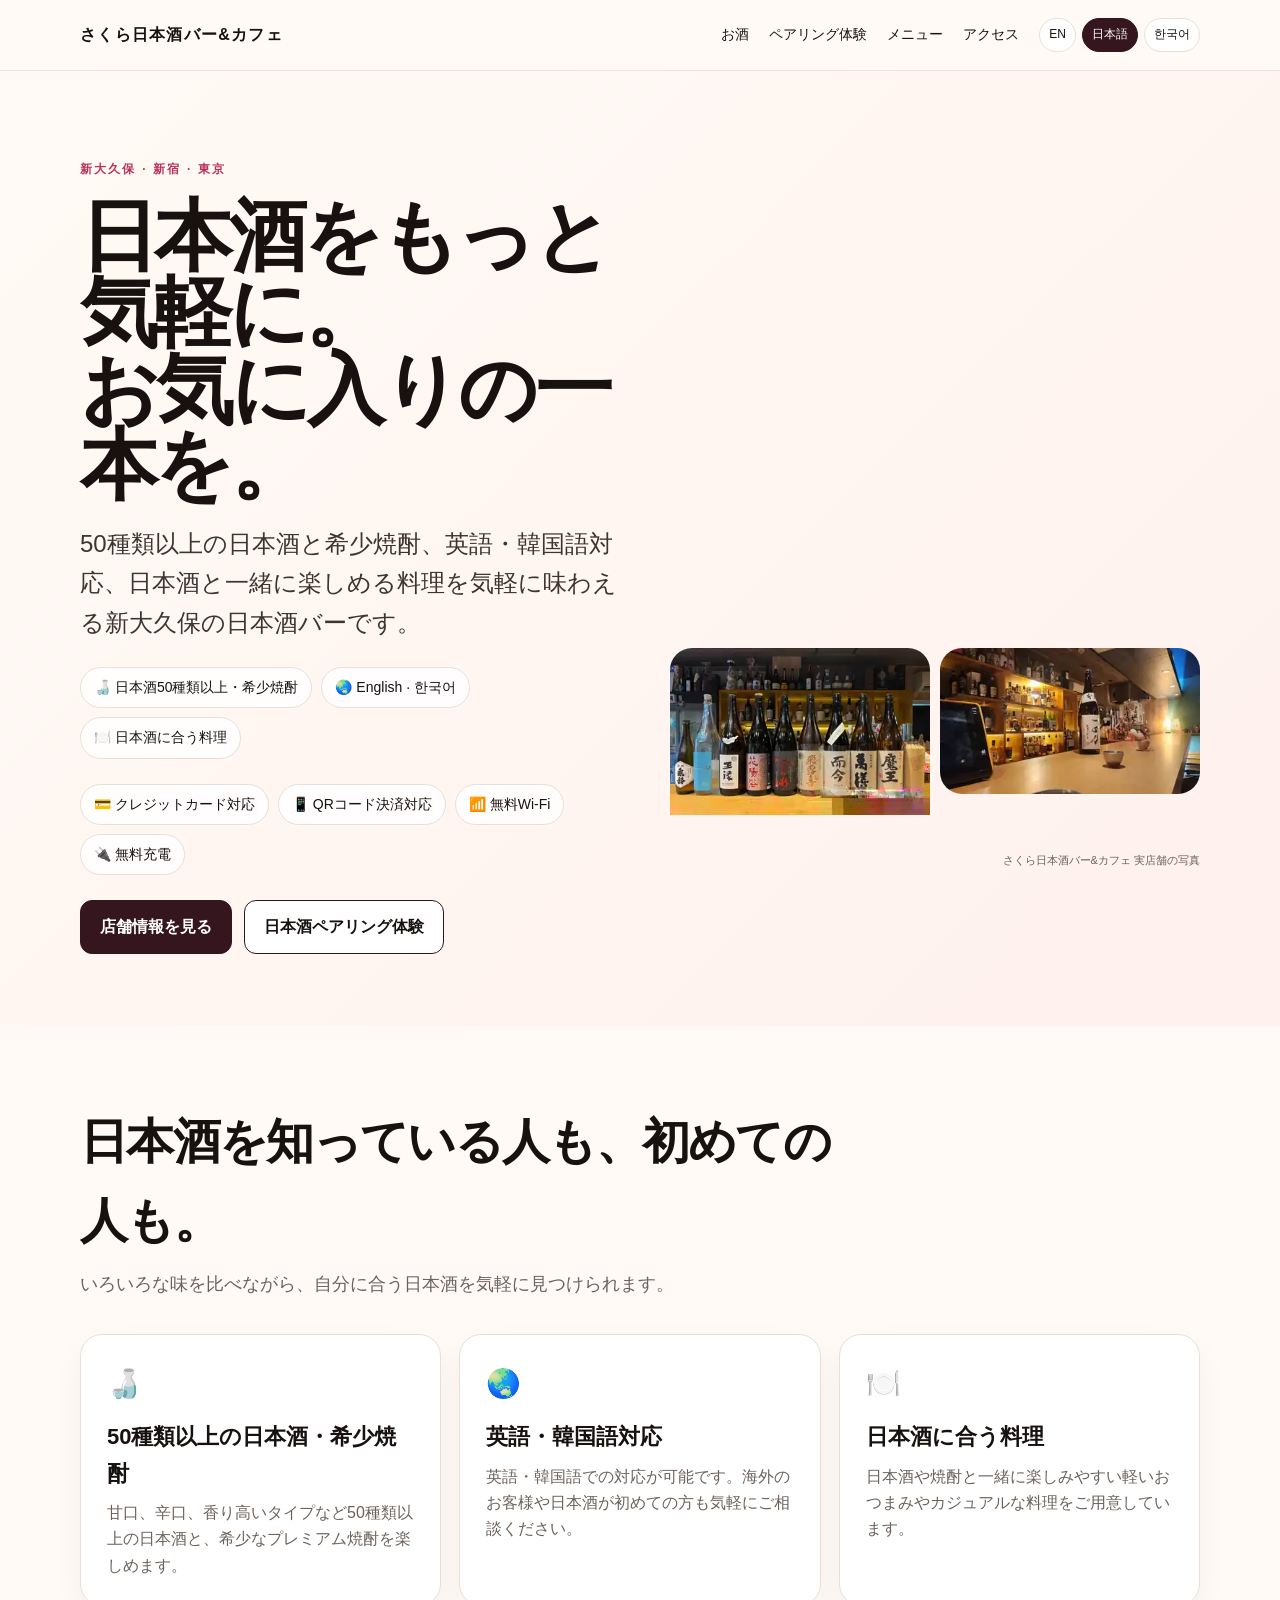
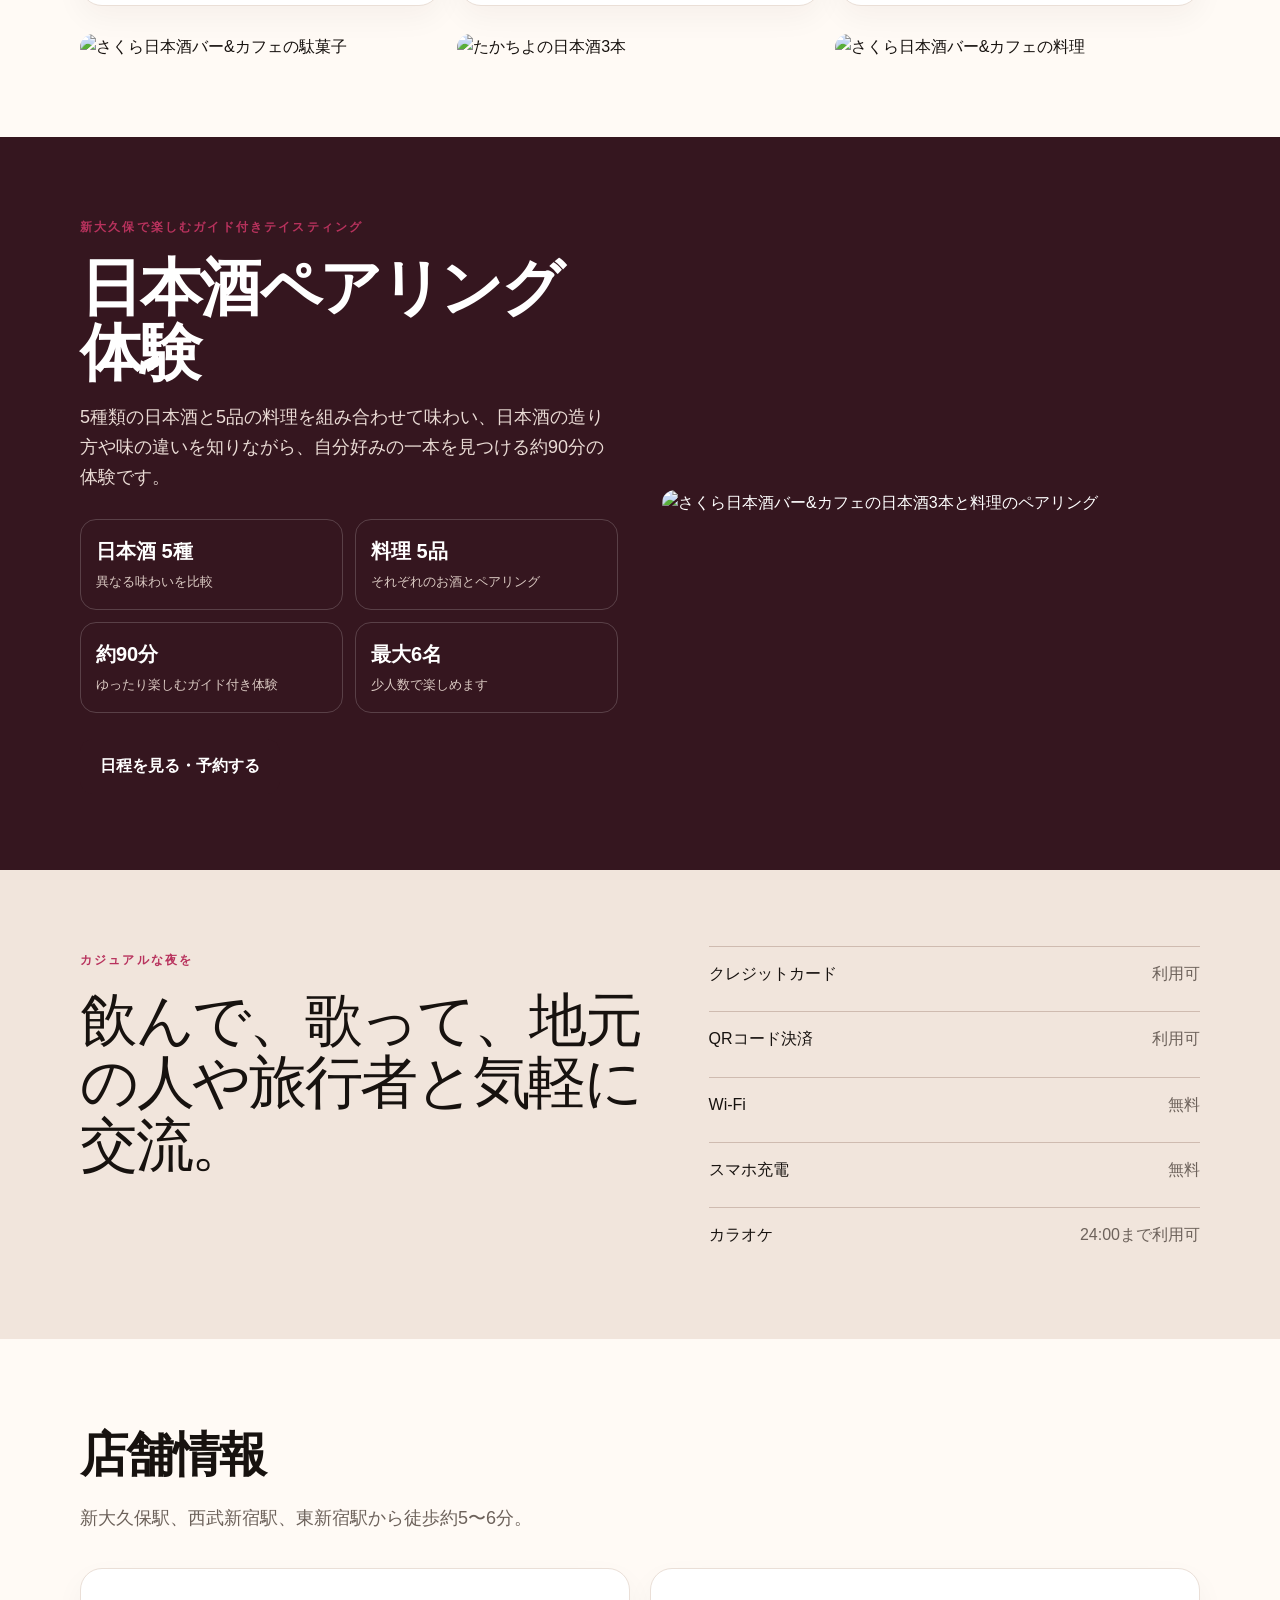
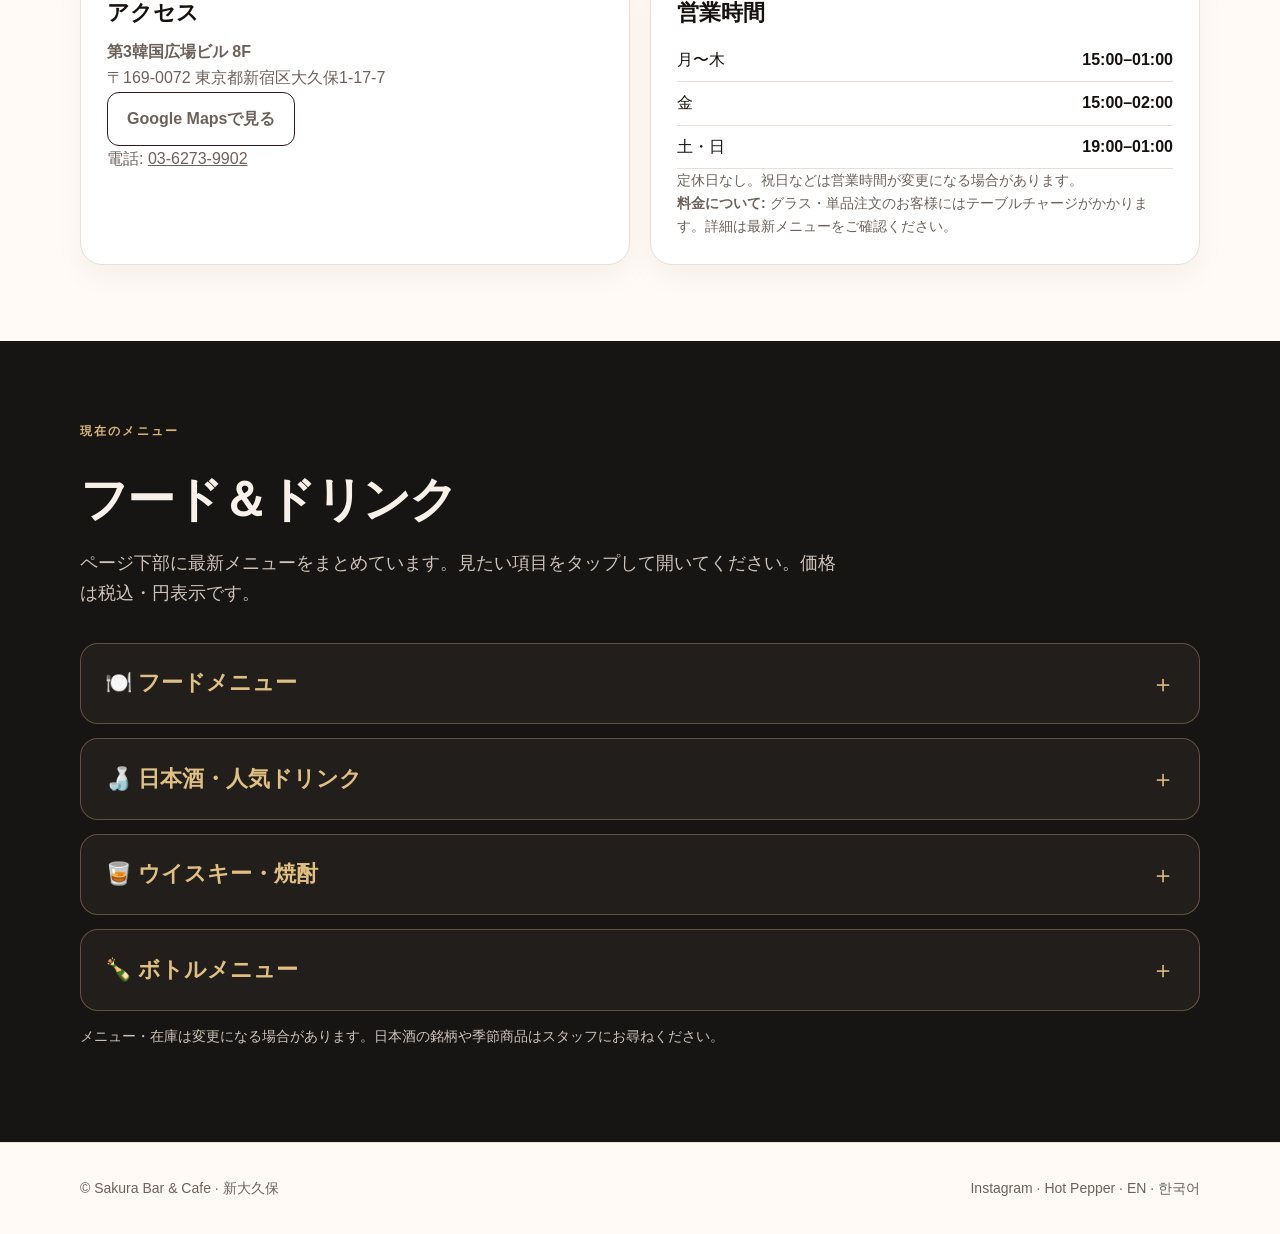
==== commit da9efbb3: "Use real image srcs and localized Sakura Sake Bar branding [skip ci]" ====
--- a/ja/index.html
+++ b/ja/index.html
@@ -1,4 +1,4 @@
-<!doctype html><html lang="ja"><head><meta charset="utf-8"><meta name="viewport" content="width=device-width,initial-scale=1"><title>さくら Bar & Cafe | 新大久保の日本酒バー</title><meta name="description" content="新大久保・新宿の日本酒バー。50種類以上の日本酒と希少焼酎、英語・韓国語対応、日本酒に合う料理、日本酒ペアリング体験を楽しめます。"><link rel="canonical" href="https://sakurasaketokyo.com/ja/"><link rel="alternate" hreflang="en" href="https://sakurasaketokyo.com/"><link rel="alternate" hreflang="ja" href="https://sakurasaketokyo.com/ja/"><link rel="alternate" hreflang="ko" href="https://sakurasaketokyo.com/ko/"><link rel="stylesheet" href="/style.css"></head><body><header class="topbar"><div class="wrap nav"><a class="brand" href="/ja/">SAKURA BAR & CAFE</a><nav class="navlinks"><a href="#drinks">お酒</a><a href="#pairing">ペアリング体験</a><a href="#menu">メニュー</a><a href="#visit">アクセス</a><div class="langs"><a href="/">EN</a><a href="/ja/" aria-current="page">日本語</a><a href="/ko/">한국어</a></div></nav></div></header><main><section class="hero"><div class="wrap hero-grid"><div class="hero-copy"><div class="eyebrow">新大久保 · 新宿 · 東京</div><h1>日本酒をもっと気軽に。<br>お気に入りの一本を。</h1><p class="lead">50種類以上の日本酒と希少焼酎、英語・韓国語対応、日本酒と一緒に楽しめる料理を気軽に味わえる新大久保の日本酒バーです。</p><div class="pillrow"><span class="pill">🍶 日本酒50種類以上・希少焼酎</span><span class="pill">🌏 English · 한국어</span><span class="pill">🍽️ 日本酒に合う料理</span></div><div class="pillrow"><span class="pill">💳 クレジットカード対応</span><span class="pill">📱 QRコード決済対応</span><span class="pill">📶 無料Wi-Fi</span><span class="pill">🔌 無料充電</span></div><div class="cta"><a class="btn primary" href="#visit">店舗情報を見る</a><a class="btn secondary" href="#pairing">日本酒ペアリング体験</a></div></div><div><div class="hero-media"><img src="https://a0.muscache.com/im/pictures/Mt/MtTemplate-6906653/original/d0ff8173-7073-415d-bc8a-5778353bb8f4.jpeg?im_w=1200" alt="さくらバーの日本酒と料理のペアリング"><img src="https://a0.muscache.com/im/pictures/Mt/MtTemplate-6906653/original/026e3481-9d9d-4693-bd46-e3e7b353f71c.jpeg?im_w=720" alt="さくらバーの日本酒"><img src="https://imgfp.hotp.jp/IMGH/57/60/P050815760/P050815760_480.jpg" alt="さくらバーの料理"></div><div class="photo-credit">Sakura Bar & Cafe 実店舗の写真</div></div></div></section><section id="drinks"><div class="wrap"><div class="section-head"><h2>日本酒を知っている人も、初めての人も。</h2><p>いろいろな味を比べながら、自分に合う日本酒を気軽に見つけられます。</p></div><div class="grid3"><article class="card"><div class="icon">🍶</div><h3>50種類以上の日本酒・希少焼酎</h3><p>甘口、辛口、香り高いタイプなど50種類以上の日本酒と、希少なプレミアム焼酎を楽しめます。</p></article><article class="card"><div class="icon">🌏</div><h3>英語・韓国語対応</h3><p>英語・韓国語での対応が可能です。海外のお客様や日本酒が初めての方も気軽にご相談ください。</p></article><article class="card"><div class="icon">🍽️</div><h3>日本酒に合う料理</h3><p>日本酒や焼酎と一緒に楽しみやすい軽いおつまみやカジュアルな料理をご用意しています。</p></article></div><div class="photo-strip"><img src="https://imgfp.hotp.jp/IMGH/57/60/P050815760/P050815760_480.jpg" alt="さくらバーの料理"><img src="https://a0.muscache.com/im/pictures/Mt/MtTemplate-6906653/original/edfa09da-f547-4a3b-8ed2-1363b883422a.jpeg?im_w=720" alt="日本酒ペアリング"><img src="https://a0.muscache.com/im/pictures/Mt/MtTemplate-6906653/original/026e3481-9d9d-4693-bd46-e3e7b353f71c.jpeg?im_w=720" alt="日本酒のセレクション"></div></div></section><section id="pairing" class="pairing"><div class="wrap pairing-grid"><div><div class="eyebrow">新大久保で楽しむガイド付きテイスティング</div><h2>日本酒ペアリング体験</h2><p>5種類の日本酒と5品の料理を組み合わせて味わい、日本酒の造り方や味の違いを知りながら、自分好みの一本を見つける約90分の体験です。</p><div class="pairing-points"><div class="pairing-point"><strong>日本酒 5種</strong><span>異なる味わいを比較</span></div><div class="pairing-point"><strong>料理 5品</strong><span>それぞれのお酒とペアリング</span></div><div class="pairing-point"><strong>約90分</strong><span>ゆったり楽しむガイド付き体験</span></div><div class="pairing-point"><strong>最大6名</strong><span>少人数で楽しめます</span></div></div><div class="cta"><a class="btn primary" href="https://www.airbnb.jp/experiences/6906653" rel="noopener">日程を見る・予約する</a></div></div><div class="pairing-photo"><img src="https://a0.muscache.com/im/pictures/Mt/MtTemplate-6906653/original/d0ff8173-7073-415d-bc8a-5778353bb8f4.jpeg?im_w=1200" alt="さくらバーの日本酒ペアリング体験"></div></div></section><section id="experience" class="band"><div class="wrap facts"><div><div class="eyebrow">カジュアルな夜を</div><p class="bigfact">飲んで、歌って、地元の人や旅行者と気軽に交流。</p></div><div class="factlist"><div class="fact"><span>クレジットカード</span><span>利用可</span></div><div class="fact"><span>QRコード決済</span><span>利用可</span></div><div class="fact"><span>Wi-Fi</span><span>無料</span></div><div class="fact"><span>スマホ充電</span><span>無料</span></div><div class="fact"><span>カラオケ</span><span>24:00まで利用可</span></div></div></div></section><section id="visit"><div class="wrap"><div class="section-head"><h2>店舗情報</h2><p>新大久保駅、西武新宿駅、東新宿駅から徒歩約5〜6分。</p></div><div class="info"><div class="card"><h3>アクセス</h3><p><strong>第3韓国広場ビル 8F</strong><br>〒169-0072 東京都新宿区大久保1-17-7</p><p><a class="btn secondary" href="https://www.google.com/maps/search/?api=1&query=Sakura+Bar+%26+Cafe+Shin-Okubo+Tokyo">Google Mapsで見る</a></p><p>電話: <a href="tel:+81362739902">03-6273-9902</a></p></div><div class="card"><h3>営業時間</h3><table class="hours"><tr><td>月〜木</td><td>15:00–01:00</td></tr><tr><td>金</td><td>15:00–02:00</td></tr><tr><td>土・日</td><td>19:00–01:00</td></tr></table><p class="note">定休日なし。祝日などは営業時間が変更になる場合があります。</p><p class="note"><strong>料金について:</strong> グラス・単品注文のお客様にはテーブルチャージがかかります。詳細は最新メニューをご確認ください。</p></div></div></div></section>
+<!doctype html><html lang="ja"><head><meta charset="utf-8"><meta name="viewport" content="width=device-width,initial-scale=1"><title>さくら Bar & Cafe | 新大久保の日本酒バー</title><meta name="description" content="新大久保・新宿の日本酒バー。50種類以上の日本酒と希少焼酎、英語・韓国語対応、日本酒に合う料理、日本酒ペアリング体験を楽しめます。"><link rel="canonical" href="https://sakurasaketokyo.com/ja/"><link rel="alternate" hreflang="en" href="https://sakurasaketokyo.com/"><link rel="alternate" hreflang="ja" href="https://sakurasaketokyo.com/ja/"><link rel="alternate" hreflang="ko" href="https://sakurasaketokyo.com/ko/"><link rel="stylesheet" href="/style.css"></head><body><header class="topbar"><div class="wrap nav"><a class="brand" href="/ja/">さくら日本酒バー&カフェ</a><nav class="navlinks"><a href="#drinks">お酒</a><a href="#pairing">ペアリング体験</a><a href="#menu">メニュー</a><a href="#visit">アクセス</a><div class="langs"><a href="/">EN</a><a href="/ja/" aria-current="page">日本語</a><a href="/ko/">한국어</a></div></nav></div></header><main><section class="hero"><div class="wrap hero-grid"><div class="hero-copy"><div class="eyebrow">新大久保 · 新宿 · 東京</div><h1>日本酒をもっと気軽に。<br>お気に入りの一本を。</h1><p class="lead">50種類以上の日本酒と希少焼酎、英語・韓国語対応、日本酒と一緒に楽しめる料理を気軽に味わえる新大久保の日本酒バーです。</p><div class="pillrow"><span class="pill">🍶 日本酒50種類以上・希少焼酎</span><span class="pill">🌏 English · 한국어</span><span class="pill">🍽️ 日本酒に合う料理</span></div><div class="pillrow"><span class="pill">💳 クレジットカード対応</span><span class="pill">📱 QRコード決済対応</span><span class="pill">📶 無料Wi-Fi</span><span class="pill">🔌 無料充電</span></div><div class="cta"><a class="btn primary" href="#visit">店舗情報を見る</a><a class="btn secondary" href="#pairing">日本酒ペアリング体験</a></div></div><div><div class="hero-media"><img src="/assets/interior-wide.webp" alt="新大久保のさくら日本酒バー&カフェ店内" loading="eager"><img src="/assets/sake-shochu-lineup.webp" alt="さくら日本酒バー&カフェの日本酒と希少焼酎" loading="eager"><img src="/assets/juyondai-counter.webp" alt="さくら日本酒バー&カフェの十四代" loading="eager"></div><div class="photo-credit">さくら日本酒バー&カフェ 実店舗の写真</div></div></div></section><section id="drinks"><div class="wrap"><div class="section-head"><h2>日本酒を知っている人も、初めての人も。</h2><p>いろいろな味を比べながら、自分に合う日本酒を気軽に見つけられます。</p></div><div class="grid3"><article class="card"><div class="icon">🍶</div><h3>50種類以上の日本酒・希少焼酎</h3><p>甘口、辛口、香り高いタイプなど50種類以上の日本酒と、希少なプレミアム焼酎を楽しめます。</p></article><article class="card"><div class="icon">🌏</div><h3>英語・韓国語対応</h3><p>英語・韓国語での対応が可能です。海外のお客様や日本酒が初めての方も気軽にご相談ください。</p></article><article class="card"><div class="icon">🍽️</div><h3>日本酒に合う料理</h3><p>日本酒や焼酎と一緒に楽しみやすい軽いおつまみやカジュアルな料理をご用意しています。</p></article></div><div class="photo-strip"><img src="https://a0.muscache.com/im/pictures/Mt/MtTemplate-6906653/original/3885f02c-bdd4-4554-bd8f-735e57ad3d0d.png?im_w=1200" alt="さくら日本酒バー&カフェの駄菓子"><img src="https://a0.muscache.com/im/pictures/Mt/MtTemplate-6906653/original/026e3481-9d9d-4693-bd46-e3e7b353f71c.jpeg?im_w=1200" alt="たかちよの日本酒3本"><img src="https://imgfp.hotp.jp/IMGH/57/60/P050815760/P050815760_480.jpg" alt="さくら日本酒バー&カフェの料理"></div></div></section><section id="pairing" class="pairing"><div class="wrap pairing-grid"><div><div class="eyebrow">新大久保で楽しむガイド付きテイスティング</div><h2>日本酒ペアリング体験</h2><p>5種類の日本酒と5品の料理を組み合わせて味わい、日本酒の造り方や味の違いを知りながら、自分好みの一本を見つける約90分の体験です。</p><div class="pairing-points"><div class="pairing-point"><strong>日本酒 5種</strong><span>異なる味わいを比較</span></div><div class="pairing-point"><strong>料理 5品</strong><span>それぞれのお酒とペアリング</span></div><div class="pairing-point"><strong>約90分</strong><span>ゆったり楽しむガイド付き体験</span></div><div class="pairing-point"><strong>最大6名</strong><span>少人数で楽しめます</span></div></div><div class="cta"><a class="btn primary" href="https://www.airbnb.jp/experiences/6906653" rel="noopener">日程を見る・予約する</a></div></div><div class="pairing-photo"><img src="https://a0.muscache.com/im/pictures/Mt/MtTemplate-6906653/original/d0ff8173-7073-415d-bc8a-5778353bb8f4.jpeg?im_w=1200" alt="さくら日本酒バー&カフェの日本酒3本と料理のペアリング"></div></div></section><section id="experience" class="band"><div class="wrap facts"><div><div class="eyebrow">カジュアルな夜を</div><p class="bigfact">飲んで、歌って、地元の人や旅行者と気軽に交流。</p></div><div class="factlist"><div class="fact"><span>クレジットカード</span><span>利用可</span></div><div class="fact"><span>QRコード決済</span><span>利用可</span></div><div class="fact"><span>Wi-Fi</span><span>無料</span></div><div class="fact"><span>スマホ充電</span><span>無料</span></div><div class="fact"><span>カラオケ</span><span>24:00まで利用可</span></div></div></div></section><section id="visit"><div class="wrap"><div class="section-head"><h2>店舗情報</h2><p>新大久保駅、西武新宿駅、東新宿駅から徒歩約5〜6分。</p></div><div class="info"><div class="card"><h3>アクセス</h3><p><strong>第3韓国広場ビル 8F</strong><br>〒169-0072 東京都新宿区大久保1-17-7</p><p><a class="btn secondary" href="https://maps.app.goo.gl/QnjTWTsb1J2ndsud9" rel="noopener">Google Mapsで見る</a></p><p>電話: <a href="tel:+81362739902">03-6273-9902</a></p></div><div class="card"><h3>営業時間</h3><table class="hours"><tr><td>月〜木</td><td>15:00–01:00</td></tr><tr><td>金</td><td>15:00–02:00</td></tr><tr><td>土・日</td><td>19:00–01:00</td></tr></table><p class="note">定休日なし。祝日などは営業時間が変更になる場合があります。</p><p class="note"><strong>料金について:</strong> グラス・単品注文のお客様にはテーブルチャージがかかります。詳細は最新メニューをご確認ください。</p></div></div></div></section>
 <section id="menu" class="menu-section"><div class="wrap"><div class="section-head"><div class="eyebrow">現在のメニュー</div><h2>フード＆ドリンク</h2><p>ページ下部に最新メニューをまとめています。見たい項目をタップして開いてください。価格は税込・円表示です。</p></div>
 <details class="menu-details"><summary>🍽️ フードメニュー</summary><div class="menu-body"><div class="menu-columns"><div><div class="menu-group"><h3>おすすめ</h3><div class="menu-row"><span>土鍋で炊き込んだ日本酒バーのチーズカオマンガイセット<small>日本酒に漬け込んだ国産鶏もも肉、ミニトマト、キノコなどをお米と炊き上げ、炙りモッツァレラをのせた一品</small></span><span class="price">¥1,500</span></div><div class="menu-row"><span>純米酒に漬け込んだ煮込み鶏ももチャーシューと味玉</span><span class="price">¥900</span></div><div class="menu-row"><span>手作りクリスピーチキン</span><span class="price">¥800</span></div><div class="menu-row"><span>丸ごと玉ねぎとポークソーセージのスープ</span><span class="price">¥800</span></div><div class="menu-row"><span>炙りモッツァレラチーズトッピング</span><span class="price">+¥200</span></div></div><div class="menu-group"><h3>温かい料理</h3><div class="menu-row"><span>肉と野菜の餃子揚げ</span><span class="price">¥600</span></div><div class="menu-row"><span>炙りチーズハンバーグ</span><span class="price">¥900</span></div><div class="menu-row"><span>おでん盛り合わせ</span><span class="price">¥800</span></div><div class="menu-row"><span>辛ラーメン</span><span class="price">¥800</span></div><div class="menu-row"><span>ポークソーセージ</span><span class="price">¥500</span></div><div class="menu-row"><span>ポテトフライ</span><span class="price">¥600</span></div></div></div><div><div class="menu-group"><h3>おつまみ</h3><div class="menu-row"><span>エイヒレ</span><span class="price">¥700</span></div><div class="menu-row"><span>カワハギ</span><span class="price">¥700</span></div><div class="menu-row"><span>たこわさ</span><span class="price">¥500</span></div><div class="menu-row"><span>冷やし豆腐とカツオぶし</span><span class="price">¥500</span></div><div class="menu-row"><span>100%チーズクラッカー</span><span class="price">¥500</span></div><div class="menu-row"><span>ポップコーン</span><span class="price">¥500</span></div><div class="menu-row"><span>枝豆</span><span class="price">¥500</span></div><div class="menu-row"><span>チョコ盛り合わせ</span><span class="price">¥400</span></div></div></div></div></div></details>
 <details class="menu-details"><summary>🍶 日本酒・人気ドリンク</summary><div class="menu-body"><div class="menu-highlight"><div class="menu-row"><span><strong>テーブルチャージ（1人）</strong><small>駄菓子バー・カラオケ利用可。カラオケは24:00まで。</small></span><span class="price">¥500</span></div><div class="menu-row"><span><strong>スタッフドリンク</strong></span><span class="price">¥1,200</span></div></div><div class="menu-columns"><div><div class="menu-group"><h3>人気ドリンク</h3><div class="menu-row"><span>生ビール（サントリーマスターズドリーム）</span><span class="price">¥800</span></div><div class="menu-row"><span>角ハイボール</span><span class="price">¥800</span></div><div class="menu-row"><span>サワー：レモン・ザクロ・青リンゴ・ピーチ・トマト</span><span class="price">¥800</span></div><div class="menu-row"><span>ウーロンハイ</span><span class="price">¥800</span></div><div class="menu-row"><span>ジャスミンハイ</span><span class="price">¥800</span></div><div class="menu-row"><span>緑茶ハイ</span><span class="price">¥800</span></div><div class="menu-row"><span>コークハイ</span><span class="price">¥800</span></div><div class="menu-row"><span>ジンソーダ（六）</span><span class="price">¥800</span></div></div></div><div><div class="menu-group"><h3>日本酒</h3><div class="menu-row"><span>おすすめ日本酒（180ml）</span><span class="price">¥1,800</span></div><div class="menu-row"><span>おすすめ日本酒（60ml）</span><span class="price">¥800</span></div><div class="menu-row"><span>おすすめ日本酒3種飲み比べ</span><span class="price">¥2,400</span></div><div class="menu-row"><span>プレミアム日本酒3種飲み比べ</span><span class="price">¥3,600</span></div><div class="menu-row"><span>十四代（60ml）</span><span class="price">¥1,200〜</span></div><div class="menu-row"><span>その他の銘柄</span><span class="price">スタッフまで</span></div></div></div></div></div></details>
--- a/style.css
+++ b/style.css
@@ -1,14 +1,13 @@
-:root{
-  --ink:#17120f;--muted:#6d625b;--paper:#fffaf5;--card:#fff;--sakura:#b8325d;--deep:#35161f;--gold:#b58a43;--line:#eadfd7;--max:1120px
-}
+:root{--ink:#17120f;--muted:#6d625b;--paper:#fffaf5;--card:#fff;--sakura:#b8325d;--deep:#35161f;--gold:#b58a43;--line:#eadfd7;--max:1120px}
 *{box-sizing:border-box}html{scroll-behavior:smooth}body{margin:0;font-family:Inter,ui-sans-serif,-apple-system,BlinkMacSystemFont,"Segoe UI",Roboto,"Noto Sans",Arial,sans-serif;color:var(--ink);background:var(--paper);line-height:1.65}a{color:inherit}.wrap{width:min(var(--max),calc(100% - 40px));margin:auto}
 .topbar{position:sticky;top:0;z-index:30;background:rgba(255,250,245,.94);backdrop-filter:blur(12px);border-bottom:1px solid rgba(234,223,215,.8)}.nav{height:70px;display:flex;align-items:center;justify-content:space-between;gap:16px}.brand{font-weight:800;letter-spacing:.08em;text-decoration:none}.navlinks{display:flex;align-items:center;gap:20px;font-size:14px}.navlinks a{text-decoration:none}.langs{display:flex;gap:6px}.langs a{border:1px solid var(--line);padding:6px 9px;border-radius:999px;background:#fff;font-size:12px}.langs a[aria-current="page"]{background:var(--deep);color:#fff;border-color:var(--deep)}
-.hero{padding:48px 0 36px;background:linear-gradient(135deg,#fffaf5,#fff1ed)}.hero-grid{display:grid;grid-template-columns:1.02fr .98fr;gap:38px;align-items:center}.hero-copy{padding:36px 0}.eyebrow{display:inline-block;text-transform:uppercase;letter-spacing:.18em;font-weight:700;color:var(--sakura);font-size:12px;margin-bottom:18px}.hero h1{font-size:clamp(44px,7vw,78px);line-height:.98;margin:0 0 20px;letter-spacing:-.045em}.hero .lead{font-size:clamp(18px,2vw,24px);color:#3f3430;margin:0}.hero-media{display:grid;grid-template-columns:1.25fr .75fr;grid-template-rows:1fr 1fr;gap:10px;height:560px}.hero-media img{width:100%;height:100%;object-fit:cover;border-radius:22px;display:block}.hero-media img:first-child{grid-row:1/3}.photo-credit{font-size:11px;color:var(--muted);margin-top:8px;text-align:right}.pillrow{display:flex;flex-wrap:wrap;gap:9px;margin:25px 0}.pill{border:1px solid var(--line);background:rgba(255,255,255,.84);padding:8px 13px;border-radius:999px;font-size:14px}.cta{display:flex;gap:12px;flex-wrap:wrap;margin-top:25px}.btn{display:inline-flex;align-items:center;justify-content:center;padding:13px 19px;border-radius:12px;text-decoration:none;font-weight:750;border:1px solid var(--deep)}.btn.primary{background:var(--deep);color:#fff}.btn.secondary{background:#fff}
+.hero{padding:48px 0 36px;background:linear-gradient(135deg,#fffaf5,#fff1ed)}.hero-grid{display:grid;grid-template-columns:1.02fr .98fr;gap:38px;align-items:center}.hero-copy{padding:36px 0}.eyebrow{display:inline-block;text-transform:uppercase;letter-spacing:.18em;font-weight:700;color:var(--sakura);font-size:12px;margin-bottom:18px}.hero h1{font-size:clamp(44px,7vw,78px);line-height:.98;margin:0 0 20px;letter-spacing:-.045em}.hero .lead{font-size:clamp(18px,2vw,24px);color:#3f3430;margin:0}.hero-media{display:grid;grid-template-columns:1fr 1fr;gap:10px;align-items:start}.hero-media img{width:100%;height:auto;max-width:100%;border-radius:22px;display:block}.hero-media img:first-child{grid-column:1/3}.hero-media img:nth-child(1){content:url('/assets/interior-wide.webp')}.hero-media img:nth-child(2){content:url('/assets/sake-shochu-lineup.webp')}.hero-media img:nth-child(3){content:url('/assets/juyondai-counter.webp')}.photo-credit{font-size:11px;color:var(--muted);margin-top:8px;text-align:right}.pillrow{display:flex;flex-wrap:wrap;gap:9px;margin:25px 0}.pill{border:1px solid var(--line);background:rgba(255,255,255,.84);padding:8px 13px;border-radius:999px;font-size:14px}.cta{display:flex;gap:12px;flex-wrap:wrap;margin-top:25px}.btn{display:inline-flex;align-items:center;justify-content:center;padding:13px 19px;border-radius:12px;text-decoration:none;font-weight:750;border:1px solid var(--deep)}.btn.primary{background:var(--deep);color:#fff}.btn.secondary{background:#fff}
 section{padding:76px 0}.section-head{max-width:760px;margin-bottom:34px}.section-head h2{font-size:clamp(30px,4vw,48px);margin:0 0 10px;letter-spacing:-.035em}.section-head p{margin:0;color:var(--muted);font-size:18px}.grid3{display:grid;grid-template-columns:repeat(3,1fr);gap:18px}.card{background:var(--card);border:1px solid var(--line);border-radius:22px;padding:26px;box-shadow:0 12px 30px rgba(53,22,31,.045)}.icon{font-size:28px}.card h3{font-size:22px;margin:12px 0 8px}.card p{margin:0;color:var(--muted)}
-.photo-strip{display:grid;grid-template-columns:1.15fr .85fr .85fr;gap:12px;margin-top:28px}.photo-strip img{width:100%;height:300px;object-fit:cover;border-radius:18px;display:block}
-.pairing{background:var(--deep);color:#fff}.pairing-grid{display:grid;grid-template-columns:1fr 1fr;gap:44px;align-items:center}.pairing h2{font-size:clamp(36px,5vw,62px);line-height:1.05;margin:0 0 18px;letter-spacing:-.04em}.pairing p{color:#eadbd5;font-size:18px}.pairing .btn.secondary{color:var(--deep)}.pairing-points{display:grid;grid-template-columns:1fr 1fr;gap:12px;margin:26px 0}.pairing-point{border:1px solid rgba(255,255,255,.18);border-radius:16px;padding:15px}.pairing-point strong{display:block;font-size:20px}.pairing-point span{font-size:13px;color:#dbcac3}.pairing-photo img{width:100%;height:500px;object-fit:cover;border-radius:24px;display:block}
+.photo-strip{display:grid;grid-template-columns:1fr 1fr 1fr;gap:12px;margin-top:28px;align-items:start}.photo-strip img{width:100%;height:auto;max-width:100%;border-radius:18px;display:block}.photo-strip img:nth-child(1){content:url('https://a0.muscache.com/im/pictures/Mt/MtTemplate-6906653/original/3885f02c-bdd4-4554-bd8f-735e57ad3d0d.png?im_w=1200')}.photo-strip img:nth-child(2){content:url('https://a0.muscache.com/im/pictures/Mt/MtTemplate-6906653/original/026e3481-9d9d-4693-bd46-e3e7b353f71c.jpeg?im_w=1200')}.photo-strip img:nth-child(3){content:url('https://imgfp.hotp.jp/IMGH/57/60/P050815760/P050815760_480.jpg')}
+.pairing{background:var(--deep);color:#fff}.pairing-grid{display:grid;grid-template-columns:1fr 1fr;gap:44px;align-items:center}.pairing h2{font-size:clamp(36px,5vw,62px);line-height:1.05;margin:0 0 18px;letter-spacing:-.04em}.pairing p{color:#eadbd5;font-size:18px}.pairing .btn.secondary{color:var(--deep)}.pairing-points{display:grid;grid-template-columns:1fr 1fr;gap:12px;margin:26px 0}.pairing-point{border:1px solid rgba(255,255,255,.18);border-radius:16px;padding:15px}.pairing-point strong{display:block;font-size:20px}.pairing-point span{font-size:13px;color:#dbcac3}.pairing-photo img{width:100%;height:auto;max-width:100%;border-radius:24px;display:block}
 .band{background:#f1e5dc}.facts{display:grid;grid-template-columns:1.1fr .9fr;gap:28px;align-items:start}.bigfact{font-size:clamp(34px,5vw,58px);line-height:1.08;margin:0;letter-spacing:-.04em}.factlist{display:grid;gap:10px}.fact{border-top:1px solid #cfbbb0;padding:14px 0;display:flex;justify-content:space-between;gap:20px}.fact span:last-child{text-align:right;color:var(--muted)}
-.info{display:grid;grid-template-columns:1fr 1fr;gap:20px}.info h3{margin-top:0}.hours{width:100%;border-collapse:collapse}.hours td{padding:8px 0;border-bottom:1px solid var(--line)}.hours td:last-child{text-align:right;font-weight:650}.note{font-size:14px;color:var(--muted);margin-top:14px}
-.menu-section{background:#171513;color:#f8f1ea}.menu-section .section-head p{color:#cfc3b9}.menu-section .eyebrow{color:#d7b477}.menu-details{border:1px solid rgba(215,180,119,.35);border-radius:18px;background:#211e1b;margin:14px 0;overflow:hidden}.menu-details summary{cursor:pointer;list-style:none;padding:20px 24px;font-size:22px;font-weight:800;display:flex;justify-content:space-between;align-items:center;gap:16px;color:#e0bf82}.menu-details summary::-webkit-details-marker{display:none}.menu-details summary:after{content:"＋";font-size:24px;font-weight:400}.menu-details[open] summary:after{content:"−"}.menu-details[open] summary{border-bottom:1px solid rgba(215,180,119,.25)}.menu-body{padding:22px 24px 26px}.menu-note{margin:0 0 18px;color:#cfc3b9;font-size:14px}.menu-columns{display:grid;grid-template-columns:1fr 1fr;gap:28px}.menu-group{margin-bottom:24px}.menu-group h3{font-size:15px;text-transform:uppercase;letter-spacing:.12em;color:#d7b477;margin:0 0 10px}.menu-row{display:grid;grid-template-columns:minmax(0,1fr) auto;gap:18px;padding:7px 0;border-bottom:1px solid rgba(255,255,255,.08);align-items:start}.menu-row:last-child{border-bottom:0}.menu-row span:first-child{min-width:0}.menu-row .price{font-weight:750;white-space:nowrap}.menu-row small{display:block;color:#b9aea6;font-size:12px;margin-top:2px;line-height:1.45}.menu-subprice{font-variant-numeric:tabular-nums}.menu-highlight{background:#302b27;border:1px solid rgba(255,255,255,.08);border-radius:14px;padding:14px 16px;margin-bottom:18px}.menu-highlight .menu-row{padding:5px 0}.footer{padding:34px 0;border-top:1px solid var(--line);color:var(--muted);font-size:14px}.footer-inner{display:flex;justify-content:space-between;gap:20px;flex-wrap:wrap}.footer a{text-decoration:none}
-@media(max-width:860px){.navlinks>a{display:none}.hero-grid,.pairing-grid,.facts,.info,.grid3,.menu-columns{grid-template-columns:1fr}.hero{padding-top:20px}.hero-media{height:420px}.photo-strip{grid-template-columns:1fr 1fr}.photo-strip img{height:220px}.photo-strip img:first-child{grid-column:1/3}.pairing-photo img{height:380px}.wrap{width:min(var(--max),calc(100% - 28px))}section{padding:56px 0}}
-@media(max-width:520px){.brand{font-size:13px}.hero-media{height:320px;grid-template-columns:1fr 1fr}.hero-media img:first-child{grid-row:auto;grid-column:1/3}.hero-media img{border-radius:16px}.pairing-points{grid-template-columns:1fr}.photo-strip{grid-template-columns:1fr}.photo-strip img,.photo-strip img:first-child{grid-column:auto;height:230px}.menu-details summary{font-size:18px;padding:17px 18px}.menu-body{padding:18px}.menu-row{gap:10px;font-size:14px}}
+#visit{padding-top:76px}.info{display:grid;grid-template-columns:1fr 1fr;gap:20px}.info h3{margin-top:0}.hours{width:100%;border-collapse:collapse}.hours td{padding:8px 0;border-bottom:1px solid var(--line)}.hours td:last-child{text-align:right;font-weight:650}.note{font-size:14px;color:var(--muted);margin-top:14px}
+.menu-section{background:#171513;color:#f8f1ea}.menu-section .section-head p{color:#cfc3b9}.menu-section .eyebrow{color:#d7b477}.menu-details{border:1px solid rgba(215,180,119,.35);border-radius:18px;background:#211e1b;margin:14px 0;overflow:hidden}.menu-details summary{cursor:pointer;list-style:none;padding:20px 24px;font-size:22px;font-weight:800;display:flex;justify-content:space-between;align-items:center;gap:16px;color:#e0bf82}.menu-details summary::-webkit-details-marker{display:none}.menu-details summary:after{content:"＋";font-size:24px;font-weight:400}.menu-details[open] summary:after{content:"−"}.menu-details[open] summary{border-bottom:1px solid rgba(215,180,119,.25)}.menu-body{padding:22px 24px 26px}.menu-note{margin:0 0 18px;color:#cfc3b9;font-size:14px}.menu-columns{display:grid;grid-template-columns:1fr 1fr;gap:28px}.menu-group{margin-bottom:24px}.menu-group h3{font-size:15px;text-transform:uppercase;letter-spacing:.12em;color:#d7b477;margin:0 0 10px}.menu-row{display:grid;grid-template-columns:minmax(0,1fr) auto;gap:18px;padding:7px 0;border-bottom:1px solid rgba(255,255,255,.08);align-items:start}.menu-row:last-child{border-bottom:0}.menu-row span:first-child{min-width:0}.menu-row .price{font-weight:750;white-space:nowrap}.menu-row small{display:block;color:#b9aea6;font-size:12px;margin-top:2px;line-height:1.45}.menu-subprice{font-variant-numeric:tabular-nums}.menu-highlight{background:#302b27;border:1px solid rgba(255,255,255,.08);border-radius:14px;padding:14px 16px;margin-bottom:18px}.menu-highlight .menu-row{padding:5px 0}
+.footer{padding:34px 0;border-top:1px solid var(--line);color:var(--muted);font-size:14px}.footer-inner{display:flex;justify-content:space-between;gap:20px;flex-wrap:wrap}.footer a{text-decoration:none}
+@media(max-width:860px){.navlinks>a{display:none}.hero-grid,.pairing-grid,.facts,.info,.grid3,.menu-columns{grid-template-columns:1fr}.hero{padding-top:20px}.photo-strip{grid-template-columns:1fr 1fr}.photo-strip img:first-child{grid-column:1/3}.pairing-photo img{width:100%}.wrap{width:min(var(--max),calc(100% - 28px))}section{padding:56px 0}#visit{padding-top:56px}}
+@media(max-width:520px){.brand{font-size:12px}.hero-media{grid-template-columns:1fr}.hero-media img:first-child{grid-column:auto}.hero-media img{border-radius:16px}.pairing-points{grid-template-columns:1fr}.photo-strip{grid-template-columns:1fr}.photo-strip img,.photo-strip img:first-child{grid-column:auto}.menu-details summary{font-size:18px;padding:17px 18px}.menu-body{padding:18px}.menu-row{gap:10px;font-size:14px}}
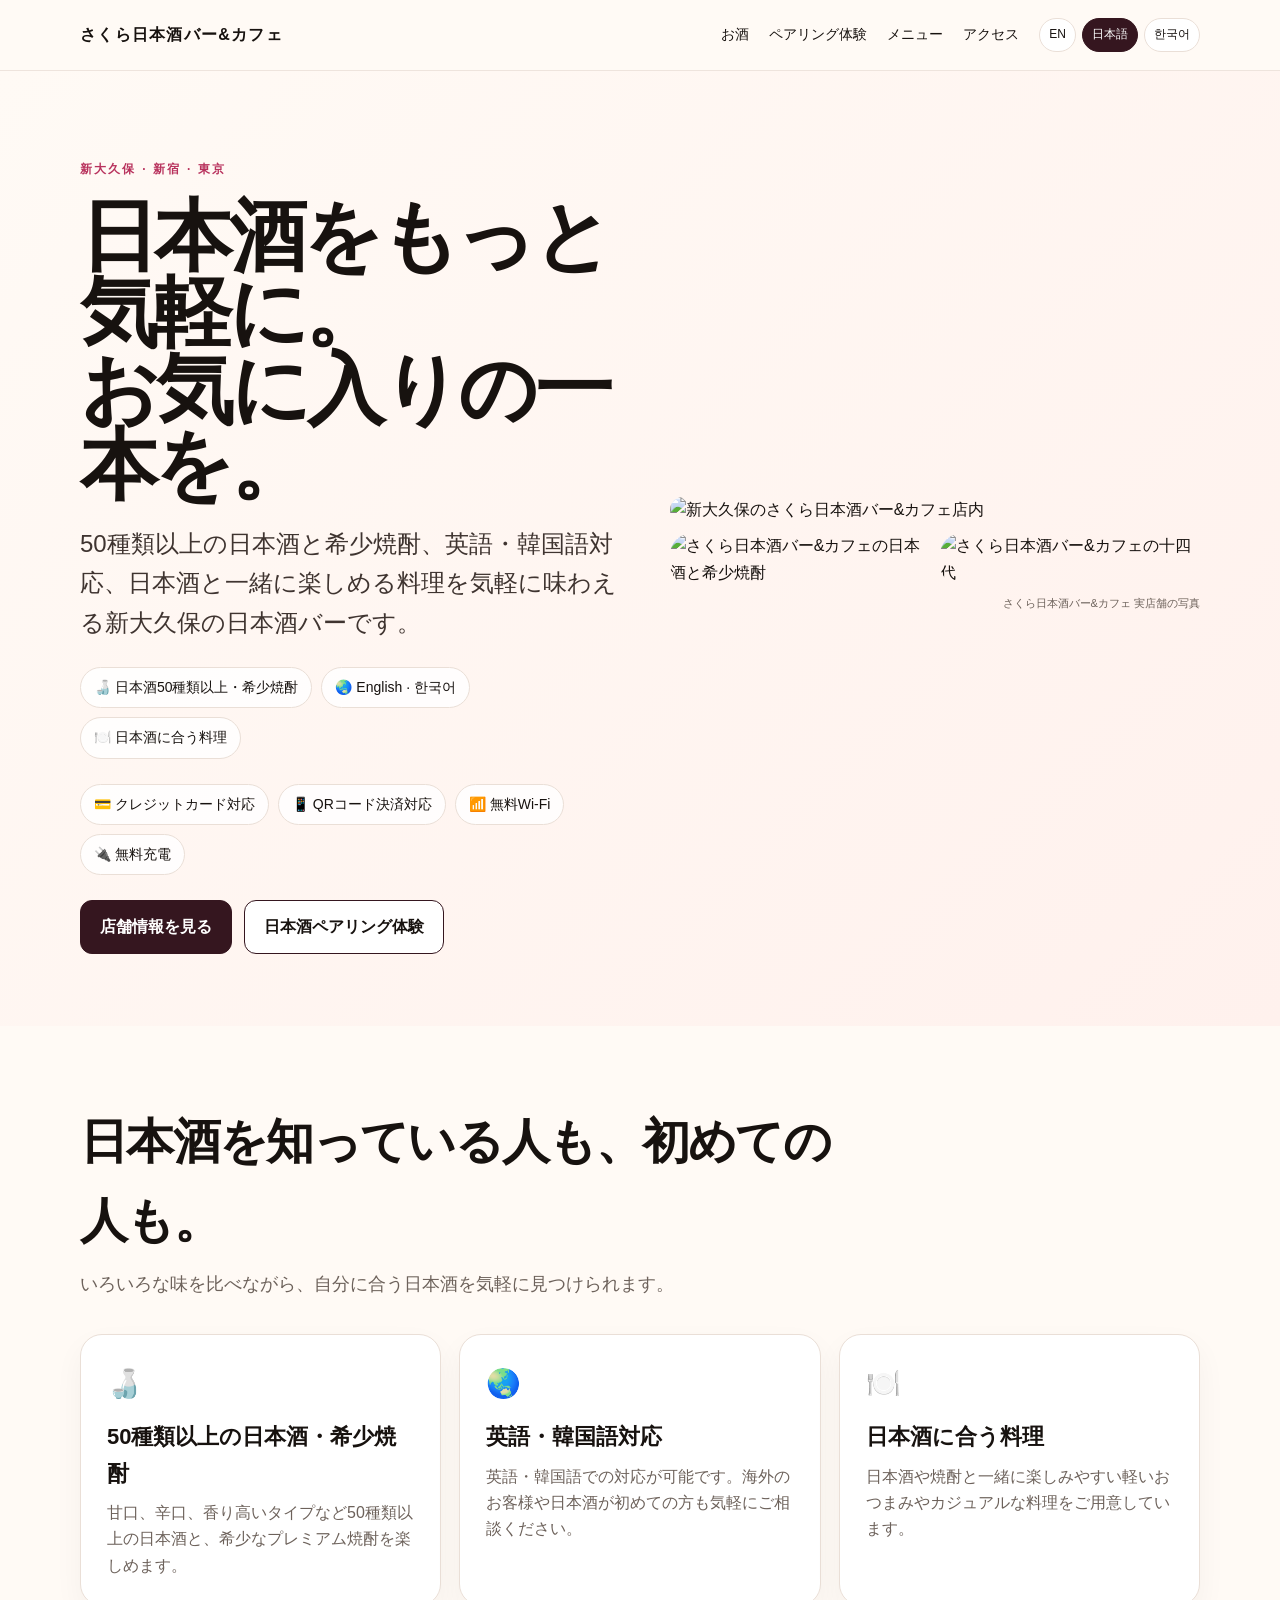
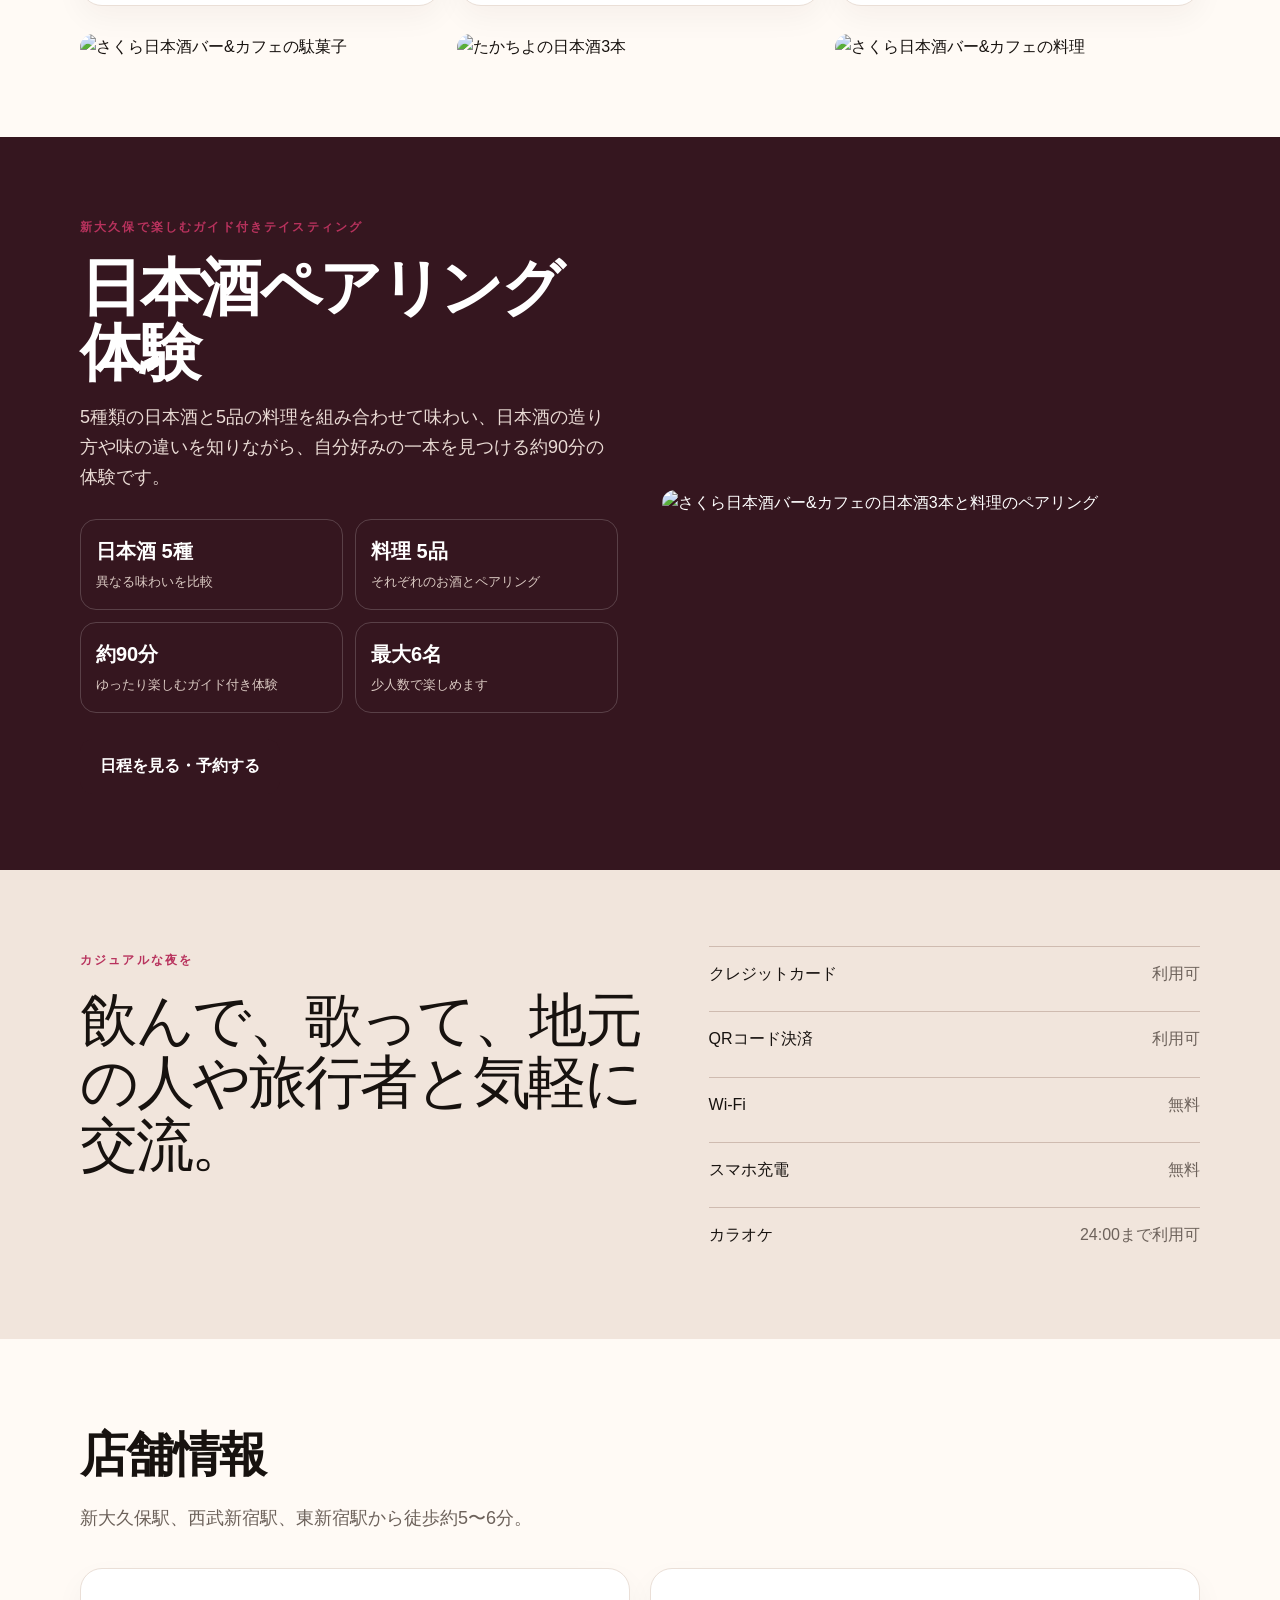
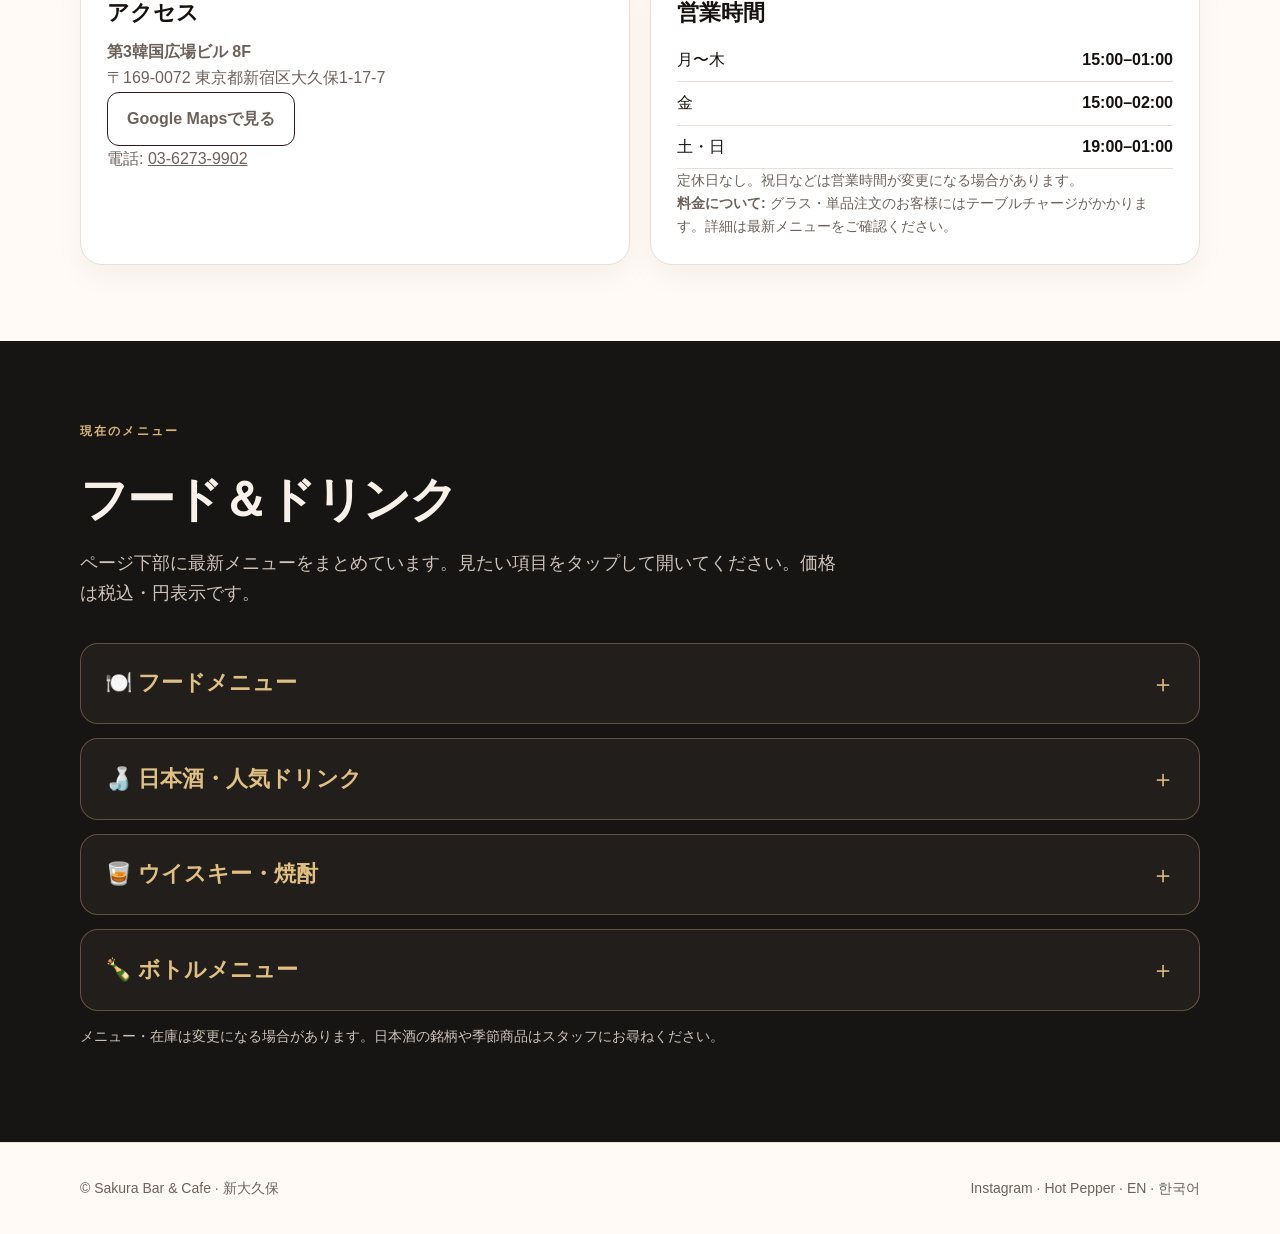
==== commit d2020711: "Use JPG hero assets with correct MIME type" ====
--- a/ja/index.html
+++ b/ja/index.html
@@ -1,4 +1,4 @@
-<!doctype html><html lang="ja"><head><meta charset="utf-8"><meta name="viewport" content="width=device-width,initial-scale=1"><title>さくら Bar & Cafe | 新大久保の日本酒バー</title><meta name="description" content="新大久保・新宿の日本酒バー。50種類以上の日本酒と希少焼酎、英語・韓国語対応、日本酒に合う料理、日本酒ペアリング体験を楽しめます。"><link rel="canonical" href="https://sakurasaketokyo.com/ja/"><link rel="alternate" hreflang="en" href="https://sakurasaketokyo.com/"><link rel="alternate" hreflang="ja" href="https://sakurasaketokyo.com/ja/"><link rel="alternate" hreflang="ko" href="https://sakurasaketokyo.com/ko/"><link rel="stylesheet" href="/style.css"></head><body><header class="topbar"><div class="wrap nav"><a class="brand" href="/ja/">さくら日本酒バー&カフェ</a><nav class="navlinks"><a href="#drinks">お酒</a><a href="#pairing">ペアリング体験</a><a href="#menu">メニュー</a><a href="#visit">アクセス</a><div class="langs"><a href="/">EN</a><a href="/ja/" aria-current="page">日本語</a><a href="/ko/">한국어</a></div></nav></div></header><main><section class="hero"><div class="wrap hero-grid"><div class="hero-copy"><div class="eyebrow">新大久保 · 新宿 · 東京</div><h1>日本酒をもっと気軽に。<br>お気に入りの一本を。</h1><p class="lead">50種類以上の日本酒と希少焼酎、英語・韓国語対応、日本酒と一緒に楽しめる料理を気軽に味わえる新大久保の日本酒バーです。</p><div class="pillrow"><span class="pill">🍶 日本酒50種類以上・希少焼酎</span><span class="pill">🌏 English · 한국어</span><span class="pill">🍽️ 日本酒に合う料理</span></div><div class="pillrow"><span class="pill">💳 クレジットカード対応</span><span class="pill">📱 QRコード決済対応</span><span class="pill">📶 無料Wi-Fi</span><span class="pill">🔌 無料充電</span></div><div class="cta"><a class="btn primary" href="#visit">店舗情報を見る</a><a class="btn secondary" href="#pairing">日本酒ペアリング体験</a></div></div><div><div class="hero-media"><img src="/assets/interior-wide.webp" alt="新大久保のさくら日本酒バー&カフェ店内" loading="eager"><img src="/assets/sake-shochu-lineup.webp" alt="さくら日本酒バー&カフェの日本酒と希少焼酎" loading="eager"><img src="/assets/juyondai-counter.webp" alt="さくら日本酒バー&カフェの十四代" loading="eager"></div><div class="photo-credit">さくら日本酒バー&カフェ 実店舗の写真</div></div></div></section><section id="drinks"><div class="wrap"><div class="section-head"><h2>日本酒を知っている人も、初めての人も。</h2><p>いろいろな味を比べながら、自分に合う日本酒を気軽に見つけられます。</p></div><div class="grid3"><article class="card"><div class="icon">🍶</div><h3>50種類以上の日本酒・希少焼酎</h3><p>甘口、辛口、香り高いタイプなど50種類以上の日本酒と、希少なプレミアム焼酎を楽しめます。</p></article><article class="card"><div class="icon">🌏</div><h3>英語・韓国語対応</h3><p>英語・韓国語での対応が可能です。海外のお客様や日本酒が初めての方も気軽にご相談ください。</p></article><article class="card"><div class="icon">🍽️</div><h3>日本酒に合う料理</h3><p>日本酒や焼酎と一緒に楽しみやすい軽いおつまみやカジュアルな料理をご用意しています。</p></article></div><div class="photo-strip"><img src="https://a0.muscache.com/im/pictures/Mt/MtTemplate-6906653/original/3885f02c-bdd4-4554-bd8f-735e57ad3d0d.png?im_w=1200" alt="さくら日本酒バー&カフェの駄菓子"><img src="https://a0.muscache.com/im/pictures/Mt/MtTemplate-6906653/original/026e3481-9d9d-4693-bd46-e3e7b353f71c.jpeg?im_w=1200" alt="たかちよの日本酒3本"><img src="https://imgfp.hotp.jp/IMGH/57/60/P050815760/P050815760_480.jpg" alt="さくら日本酒バー&カフェの料理"></div></div></section><section id="pairing" class="pairing"><div class="wrap pairing-grid"><div><div class="eyebrow">新大久保で楽しむガイド付きテイスティング</div><h2>日本酒ペアリング体験</h2><p>5種類の日本酒と5品の料理を組み合わせて味わい、日本酒の造り方や味の違いを知りながら、自分好みの一本を見つける約90分の体験です。</p><div class="pairing-points"><div class="pairing-point"><strong>日本酒 5種</strong><span>異なる味わいを比較</span></div><div class="pairing-point"><strong>料理 5品</strong><span>それぞれのお酒とペアリング</span></div><div class="pairing-point"><strong>約90分</strong><span>ゆったり楽しむガイド付き体験</span></div><div class="pairing-point"><strong>最大6名</strong><span>少人数で楽しめます</span></div></div><div class="cta"><a class="btn primary" href="https://www.airbnb.jp/experiences/6906653" rel="noopener">日程を見る・予約する</a></div></div><div class="pairing-photo"><img src="https://a0.muscache.com/im/pictures/Mt/MtTemplate-6906653/original/d0ff8173-7073-415d-bc8a-5778353bb8f4.jpeg?im_w=1200" alt="さくら日本酒バー&カフェの日本酒3本と料理のペアリング"></div></div></section><section id="experience" class="band"><div class="wrap facts"><div><div class="eyebrow">カジュアルな夜を</div><p class="bigfact">飲んで、歌って、地元の人や旅行者と気軽に交流。</p></div><div class="factlist"><div class="fact"><span>クレジットカード</span><span>利用可</span></div><div class="fact"><span>QRコード決済</span><span>利用可</span></div><div class="fact"><span>Wi-Fi</span><span>無料</span></div><div class="fact"><span>スマホ充電</span><span>無料</span></div><div class="fact"><span>カラオケ</span><span>24:00まで利用可</span></div></div></div></section><section id="visit"><div class="wrap"><div class="section-head"><h2>店舗情報</h2><p>新大久保駅、西武新宿駅、東新宿駅から徒歩約5〜6分。</p></div><div class="info"><div class="card"><h3>アクセス</h3><p><strong>第3韓国広場ビル 8F</strong><br>〒169-0072 東京都新宿区大久保1-17-7</p><p><a class="btn secondary" href="https://maps.app.goo.gl/QnjTWTsb1J2ndsud9" rel="noopener">Google Mapsで見る</a></p><p>電話: <a href="tel:+81362739902">03-6273-9902</a></p></div><div class="card"><h3>営業時間</h3><table class="hours"><tr><td>月〜木</td><td>15:00–01:00</td></tr><tr><td>金</td><td>15:00–02:00</td></tr><tr><td>土・日</td><td>19:00–01:00</td></tr></table><p class="note">定休日なし。祝日などは営業時間が変更になる場合があります。</p><p class="note"><strong>料金について:</strong> グラス・単品注文のお客様にはテーブルチャージがかかります。詳細は最新メニューをご確認ください。</p></div></div></div></section>
+<!doctype html><html lang="ja"><head><meta charset="utf-8"><meta name="viewport" content="width=device-width,initial-scale=1"><title>さくら Bar & Cafe | 新大久保の日本酒バー</title><meta name="description" content="新大久保・新宿の日本酒バー。50種類以上の日本酒と希少焼酎、英語・韓国語対応、日本酒に合う料理、日本酒ペアリング体験を楽しめます。"><link rel="canonical" href="https://sakurasaketokyo.com/ja/"><link rel="alternate" hreflang="en" href="https://sakurasaketokyo.com/"><link rel="alternate" hreflang="ja" href="https://sakurasaketokyo.com/ja/"><link rel="alternate" hreflang="ko" href="https://sakurasaketokyo.com/ko/"><link rel="stylesheet" href="/style.css"></head><body><header class="topbar"><div class="wrap nav"><a class="brand" href="/ja/">さくら日本酒バー&カフェ</a><nav class="navlinks"><a href="#drinks">お酒</a><a href="#pairing">ペアリング体験</a><a href="#menu">メニュー</a><a href="#visit">アクセス</a><div class="langs"><a href="/">EN</a><a href="/ja/" aria-current="page">日本語</a><a href="/ko/">한국어</a></div></nav></div></header><main><section class="hero"><div class="wrap hero-grid"><div class="hero-copy"><div class="eyebrow">新大久保 · 新宿 · 東京</div><h1>日本酒をもっと気軽に。<br>お気に入りの一本を。</h1><p class="lead">50種類以上の日本酒と希少焼酎、英語・韓国語対応、日本酒と一緒に楽しめる料理を気軽に味わえる新大久保の日本酒バーです。</p><div class="pillrow"><span class="pill">🍶 日本酒50種類以上・希少焼酎</span><span class="pill">🌏 English · 한국어</span><span class="pill">🍽️ 日本酒に合う料理</span></div><div class="pillrow"><span class="pill">💳 クレジットカード対応</span><span class="pill">📱 QRコード決済対応</span><span class="pill">📶 無料Wi-Fi</span><span class="pill">🔌 無料充電</span></div><div class="cta"><a class="btn primary" href="#visit">店舗情報を見る</a><a class="btn secondary" href="#pairing">日本酒ペアリング体験</a></div></div><div><div class="hero-media"><img src="/assets/interior-wide.jpg" alt="新大久保のさくら日本酒バー&カフェ店内" loading="eager"><img src="/assets/sake-shochu-lineup.jpg" alt="さくら日本酒バー&カフェの日本酒と希少焼酎" loading="eager"><img src="/assets/juyondai-counter.jpg" alt="さくら日本酒バー&カフェの十四代" loading="eager"></div><div class="photo-credit">さくら日本酒バー&カフェ 実店舗の写真</div></div></div></section><section id="drinks"><div class="wrap"><div class="section-head"><h2>日本酒を知っている人も、初めての人も。</h2><p>いろいろな味を比べながら、自分に合う日本酒を気軽に見つけられます。</p></div><div class="grid3"><article class="card"><div class="icon">🍶</div><h3>50種類以上の日本酒・希少焼酎</h3><p>甘口、辛口、香り高いタイプなど50種類以上の日本酒と、希少なプレミアム焼酎を楽しめます。</p></article><article class="card"><div class="icon">🌏</div><h3>英語・韓国語対応</h3><p>英語・韓国語での対応が可能です。海外のお客様や日本酒が初めての方も気軽にご相談ください。</p></article><article class="card"><div class="icon">🍽️</div><h3>日本酒に合う料理</h3><p>日本酒や焼酎と一緒に楽しみやすい軽いおつまみやカジュアルな料理をご用意しています。</p></article></div><div class="photo-strip"><img src="https://a0.muscache.com/im/pictures/Mt/MtTemplate-6906653/original/3885f02c-bdd4-4554-bd8f-735e57ad3d0d.png?im_w=1200" alt="さくら日本酒バー&カフェの駄菓子"><img src="https://a0.muscache.com/im/pictures/Mt/MtTemplate-6906653/original/026e3481-9d9d-4693-bd46-e3e7b353f71c.jpeg?im_w=1200" alt="たかちよの日本酒3本"><img src="https://imgfp.hotp.jp/IMGH/57/60/P050815760/P050815760_480.jpg" alt="さくら日本酒バー&カフェの料理"></div></div></section><section id="pairing" class="pairing"><div class="wrap pairing-grid"><div><div class="eyebrow">新大久保で楽しむガイド付きテイスティング</div><h2>日本酒ペアリング体験</h2><p>5種類の日本酒と5品の料理を組み合わせて味わい、日本酒の造り方や味の違いを知りながら、自分好みの一本を見つける約90分の体験です。</p><div class="pairing-points"><div class="pairing-point"><strong>日本酒 5種</strong><span>異なる味わいを比較</span></div><div class="pairing-point"><strong>料理 5品</strong><span>それぞれのお酒とペアリング</span></div><div class="pairing-point"><strong>約90分</strong><span>ゆったり楽しむガイド付き体験</span></div><div class="pairing-point"><strong>最大6名</strong><span>少人数で楽しめます</span></div></div><div class="cta"><a class="btn primary" href="https://www.airbnb.jp/experiences/6906653" rel="noopener">日程を見る・予約する</a></div></div><div class="pairing-photo"><img src="https://a0.muscache.com/im/pictures/Mt/MtTemplate-6906653/original/d0ff8173-7073-415d-bc8a-5778353bb8f4.jpeg?im_w=1200" alt="さくら日本酒バー&カフェの日本酒3本と料理のペアリング"></div></div></section><section id="experience" class="band"><div class="wrap facts"><div><div class="eyebrow">カジュアルな夜を</div><p class="bigfact">飲んで、歌って、地元の人や旅行者と気軽に交流。</p></div><div class="factlist"><div class="fact"><span>クレジットカード</span><span>利用可</span></div><div class="fact"><span>QRコード決済</span><span>利用可</span></div><div class="fact"><span>Wi-Fi</span><span>無料</span></div><div class="fact"><span>スマホ充電</span><span>無料</span></div><div class="fact"><span>カラオケ</span><span>24:00まで利用可</span></div></div></div></section><section id="visit"><div class="wrap"><div class="section-head"><h2>店舗情報</h2><p>新大久保駅、西武新宿駅、東新宿駅から徒歩約5〜6分。</p></div><div class="info"><div class="card"><h3>アクセス</h3><p><strong>第3韓国広場ビル 8F</strong><br>〒169-0072 東京都新宿区大久保1-17-7</p><p><a class="btn secondary" href="https://maps.app.goo.gl/QnjTWTsb1J2ndsud9" rel="noopener">Google Mapsで見る</a></p><p>電話: <a href="tel:+81362739902">03-6273-9902</a></p></div><div class="card"><h3>営業時間</h3><table class="hours"><tr><td>月〜木</td><td>15:00–01:00</td></tr><tr><td>金</td><td>15:00–02:00</td></tr><tr><td>土・日</td><td>19:00–01:00</td></tr></table><p class="note">定休日なし。祝日などは営業時間が変更になる場合があります。</p><p class="note"><strong>料金について:</strong> グラス・単品注文のお客様にはテーブルチャージがかかります。詳細は最新メニューをご確認ください。</p></div></div></div></section>
 <section id="menu" class="menu-section"><div class="wrap"><div class="section-head"><div class="eyebrow">現在のメニュー</div><h2>フード＆ドリンク</h2><p>ページ下部に最新メニューをまとめています。見たい項目をタップして開いてください。価格は税込・円表示です。</p></div>
 <details class="menu-details"><summary>🍽️ フードメニュー</summary><div class="menu-body"><div class="menu-columns"><div><div class="menu-group"><h3>おすすめ</h3><div class="menu-row"><span>土鍋で炊き込んだ日本酒バーのチーズカオマンガイセット<small>日本酒に漬け込んだ国産鶏もも肉、ミニトマト、キノコなどをお米と炊き上げ、炙りモッツァレラをのせた一品</small></span><span class="price">¥1,500</span></div><div class="menu-row"><span>純米酒に漬け込んだ煮込み鶏ももチャーシューと味玉</span><span class="price">¥900</span></div><div class="menu-row"><span>手作りクリスピーチキン</span><span class="price">¥800</span></div><div class="menu-row"><span>丸ごと玉ねぎとポークソーセージのスープ</span><span class="price">¥800</span></div><div class="menu-row"><span>炙りモッツァレラチーズトッピング</span><span class="price">+¥200</span></div></div><div class="menu-group"><h3>温かい料理</h3><div class="menu-row"><span>肉と野菜の餃子揚げ</span><span class="price">¥600</span></div><div class="menu-row"><span>炙りチーズハンバーグ</span><span class="price">¥900</span></div><div class="menu-row"><span>おでん盛り合わせ</span><span class="price">¥800</span></div><div class="menu-row"><span>辛ラーメン</span><span class="price">¥800</span></div><div class="menu-row"><span>ポークソーセージ</span><span class="price">¥500</span></div><div class="menu-row"><span>ポテトフライ</span><span class="price">¥600</span></div></div></div><div><div class="menu-group"><h3>おつまみ</h3><div class="menu-row"><span>エイヒレ</span><span class="price">¥700</span></div><div class="menu-row"><span>カワハギ</span><span class="price">¥700</span></div><div class="menu-row"><span>たこわさ</span><span class="price">¥500</span></div><div class="menu-row"><span>冷やし豆腐とカツオぶし</span><span class="price">¥500</span></div><div class="menu-row"><span>100%チーズクラッカー</span><span class="price">¥500</span></div><div class="menu-row"><span>ポップコーン</span><span class="price">¥500</span></div><div class="menu-row"><span>枝豆</span><span class="price">¥500</span></div><div class="menu-row"><span>チョコ盛り合わせ</span><span class="price">¥400</span></div></div></div></div></div></details>
 <details class="menu-details"><summary>🍶 日本酒・人気ドリンク</summary><div class="menu-body"><div class="menu-highlight"><div class="menu-row"><span><strong>テーブルチャージ（1人）</strong><small>駄菓子バー・カラオケ利用可。カラオケは24:00まで。</small></span><span class="price">¥500</span></div><div class="menu-row"><span><strong>スタッフドリンク</strong></span><span class="price">¥1,200</span></div></div><div class="menu-columns"><div><div class="menu-group"><h3>人気ドリンク</h3><div class="menu-row"><span>生ビール（サントリーマスターズドリーム）</span><span class="price">¥800</span></div><div class="menu-row"><span>角ハイボール</span><span class="price">¥800</span></div><div class="menu-row"><span>サワー：レモン・ザクロ・青リンゴ・ピーチ・トマト</span><span class="price">¥800</span></div><div class="menu-row"><span>ウーロンハイ</span><span class="price">¥800</span></div><div class="menu-row"><span>ジャスミンハイ</span><span class="price">¥800</span></div><div class="menu-row"><span>緑茶ハイ</span><span class="price">¥800</span></div><div class="menu-row"><span>コークハイ</span><span class="price">¥800</span></div><div class="menu-row"><span>ジンソーダ（六）</span><span class="price">¥800</span></div></div></div><div><div class="menu-group"><h3>日本酒</h3><div class="menu-row"><span>おすすめ日本酒（180ml）</span><span class="price">¥1,800</span></div><div class="menu-row"><span>おすすめ日本酒（60ml）</span><span class="price">¥800</span></div><div class="menu-row"><span>おすすめ日本酒3種飲み比べ</span><span class="price">¥2,400</span></div><div class="menu-row"><span>プレミアム日本酒3種飲み比べ</span><span class="price">¥3,600</span></div><div class="menu-row"><span>十四代（60ml）</span><span class="price">¥1,200〜</span></div><div class="menu-row"><span>その他の銘柄</span><span class="price">スタッフまで</span></div></div></div></div></div></details>
--- a/style.css
+++ b/style.css
@@ -1,9 +1,9 @@
 :root{--ink:#17120f;--muted:#6d625b;--paper:#fffaf5;--card:#fff;--sakura:#b8325d;--deep:#35161f;--gold:#b58a43;--line:#eadfd7;--max:1120px}
 *{box-sizing:border-box}html{scroll-behavior:smooth}body{margin:0;font-family:Inter,ui-sans-serif,-apple-system,BlinkMacSystemFont,"Segoe UI",Roboto,"Noto Sans",Arial,sans-serif;color:var(--ink);background:var(--paper);line-height:1.65}a{color:inherit}.wrap{width:min(var(--max),calc(100% - 40px));margin:auto}
 .topbar{position:sticky;top:0;z-index:30;background:rgba(255,250,245,.94);backdrop-filter:blur(12px);border-bottom:1px solid rgba(234,223,215,.8)}.nav{height:70px;display:flex;align-items:center;justify-content:space-between;gap:16px}.brand{font-weight:800;letter-spacing:.08em;text-decoration:none}.navlinks{display:flex;align-items:center;gap:20px;font-size:14px}.navlinks a{text-decoration:none}.langs{display:flex;gap:6px}.langs a{border:1px solid var(--line);padding:6px 9px;border-radius:999px;background:#fff;font-size:12px}.langs a[aria-current="page"]{background:var(--deep);color:#fff;border-color:var(--deep)}
-.hero{padding:48px 0 36px;background:linear-gradient(135deg,#fffaf5,#fff1ed)}.hero-grid{display:grid;grid-template-columns:1.02fr .98fr;gap:38px;align-items:center}.hero-copy{padding:36px 0}.eyebrow{display:inline-block;text-transform:uppercase;letter-spacing:.18em;font-weight:700;color:var(--sakura);font-size:12px;margin-bottom:18px}.hero h1{font-size:clamp(44px,7vw,78px);line-height:.98;margin:0 0 20px;letter-spacing:-.045em}.hero .lead{font-size:clamp(18px,2vw,24px);color:#3f3430;margin:0}.hero-media{display:grid;grid-template-columns:1fr 1fr;gap:10px;align-items:start}.hero-media img{width:100%;height:auto;max-width:100%;border-radius:22px;display:block}.hero-media img:first-child{grid-column:1/3}.hero-media img:nth-child(1){content:url('/assets/interior-wide.webp')}.hero-media img:nth-child(2){content:url('/assets/sake-shochu-lineup.webp')}.hero-media img:nth-child(3){content:url('/assets/juyondai-counter.webp')}.photo-credit{font-size:11px;color:var(--muted);margin-top:8px;text-align:right}.pillrow{display:flex;flex-wrap:wrap;gap:9px;margin:25px 0}.pill{border:1px solid var(--line);background:rgba(255,255,255,.84);padding:8px 13px;border-radius:999px;font-size:14px}.cta{display:flex;gap:12px;flex-wrap:wrap;margin-top:25px}.btn{display:inline-flex;align-items:center;justify-content:center;padding:13px 19px;border-radius:12px;text-decoration:none;font-weight:750;border:1px solid var(--deep)}.btn.primary{background:var(--deep);color:#fff}.btn.secondary{background:#fff}
+.hero{padding:48px 0 36px;background:linear-gradient(135deg,#fffaf5,#fff1ed)}.hero-grid{display:grid;grid-template-columns:1.02fr .98fr;gap:38px;align-items:center}.hero-copy{padding:36px 0}.eyebrow{display:inline-block;text-transform:uppercase;letter-spacing:.18em;font-weight:700;color:var(--sakura);font-size:12px;margin-bottom:18px}.hero h1{font-size:clamp(44px,7vw,78px);line-height:.98;margin:0 0 20px;letter-spacing:-.045em}.hero .lead{font-size:clamp(18px,2vw,24px);color:#3f3430;margin:0}.hero-media{display:grid;grid-template-columns:1fr 1fr;gap:10px;align-items:start}.hero-media img{width:100%;height:auto;max-width:100%;border-radius:22px;display:block}.hero-media img:first-child{grid-column:1/3}.photo-credit{font-size:11px;color:var(--muted);margin-top:8px;text-align:right}.pillrow{display:flex;flex-wrap:wrap;gap:9px;margin:25px 0}.pill{border:1px solid var(--line);background:rgba(255,255,255,.84);padding:8px 13px;border-radius:999px;font-size:14px}.cta{display:flex;gap:12px;flex-wrap:wrap;margin-top:25px}.btn{display:inline-flex;align-items:center;justify-content:center;padding:13px 19px;border-radius:12px;text-decoration:none;font-weight:750;border:1px solid var(--deep)}.btn.primary{background:var(--deep);color:#fff}.btn.secondary{background:#fff}
 section{padding:76px 0}.section-head{max-width:760px;margin-bottom:34px}.section-head h2{font-size:clamp(30px,4vw,48px);margin:0 0 10px;letter-spacing:-.035em}.section-head p{margin:0;color:var(--muted);font-size:18px}.grid3{display:grid;grid-template-columns:repeat(3,1fr);gap:18px}.card{background:var(--card);border:1px solid var(--line);border-radius:22px;padding:26px;box-shadow:0 12px 30px rgba(53,22,31,.045)}.icon{font-size:28px}.card h3{font-size:22px;margin:12px 0 8px}.card p{margin:0;color:var(--muted)}
-.photo-strip{display:grid;grid-template-columns:1fr 1fr 1fr;gap:12px;margin-top:28px;align-items:start}.photo-strip img{width:100%;height:auto;max-width:100%;border-radius:18px;display:block}.photo-strip img:nth-child(1){content:url('https://a0.muscache.com/im/pictures/Mt/MtTemplate-6906653/original/3885f02c-bdd4-4554-bd8f-735e57ad3d0d.png?im_w=1200')}.photo-strip img:nth-child(2){content:url('https://a0.muscache.com/im/pictures/Mt/MtTemplate-6906653/original/026e3481-9d9d-4693-bd46-e3e7b353f71c.jpeg?im_w=1200')}.photo-strip img:nth-child(3){content:url('https://imgfp.hotp.jp/IMGH/57/60/P050815760/P050815760_480.jpg')}
+.photo-strip{display:grid;grid-template-columns:1fr 1fr 1fr;gap:12px;margin-top:28px;align-items:start}.photo-strip img{width:100%;height:auto;max-width:100%;border-radius:18px;display:block}
 .pairing{background:var(--deep);color:#fff}.pairing-grid{display:grid;grid-template-columns:1fr 1fr;gap:44px;align-items:center}.pairing h2{font-size:clamp(36px,5vw,62px);line-height:1.05;margin:0 0 18px;letter-spacing:-.04em}.pairing p{color:#eadbd5;font-size:18px}.pairing .btn.secondary{color:var(--deep)}.pairing-points{display:grid;grid-template-columns:1fr 1fr;gap:12px;margin:26px 0}.pairing-point{border:1px solid rgba(255,255,255,.18);border-radius:16px;padding:15px}.pairing-point strong{display:block;font-size:20px}.pairing-point span{font-size:13px;color:#dbcac3}.pairing-photo img{width:100%;height:auto;max-width:100%;border-radius:24px;display:block}
 .band{background:#f1e5dc}.facts{display:grid;grid-template-columns:1.1fr .9fr;gap:28px;align-items:start}.bigfact{font-size:clamp(34px,5vw,58px);line-height:1.08;margin:0;letter-spacing:-.04em}.factlist{display:grid;gap:10px}.fact{border-top:1px solid #cfbbb0;padding:14px 0;display:flex;justify-content:space-between;gap:20px}.fact span:last-child{text-align:right;color:var(--muted)}
 #visit{padding-top:76px}.info{display:grid;grid-template-columns:1fr 1fr;gap:20px}.info h3{margin-top:0}.hours{width:100%;border-collapse:collapse}.hours td{padding:8px 0;border-bottom:1px solid var(--line)}.hours td:last-child{text-align:right;font-weight:650}.note{font-size:14px;color:var(--muted);margin-top:14px}
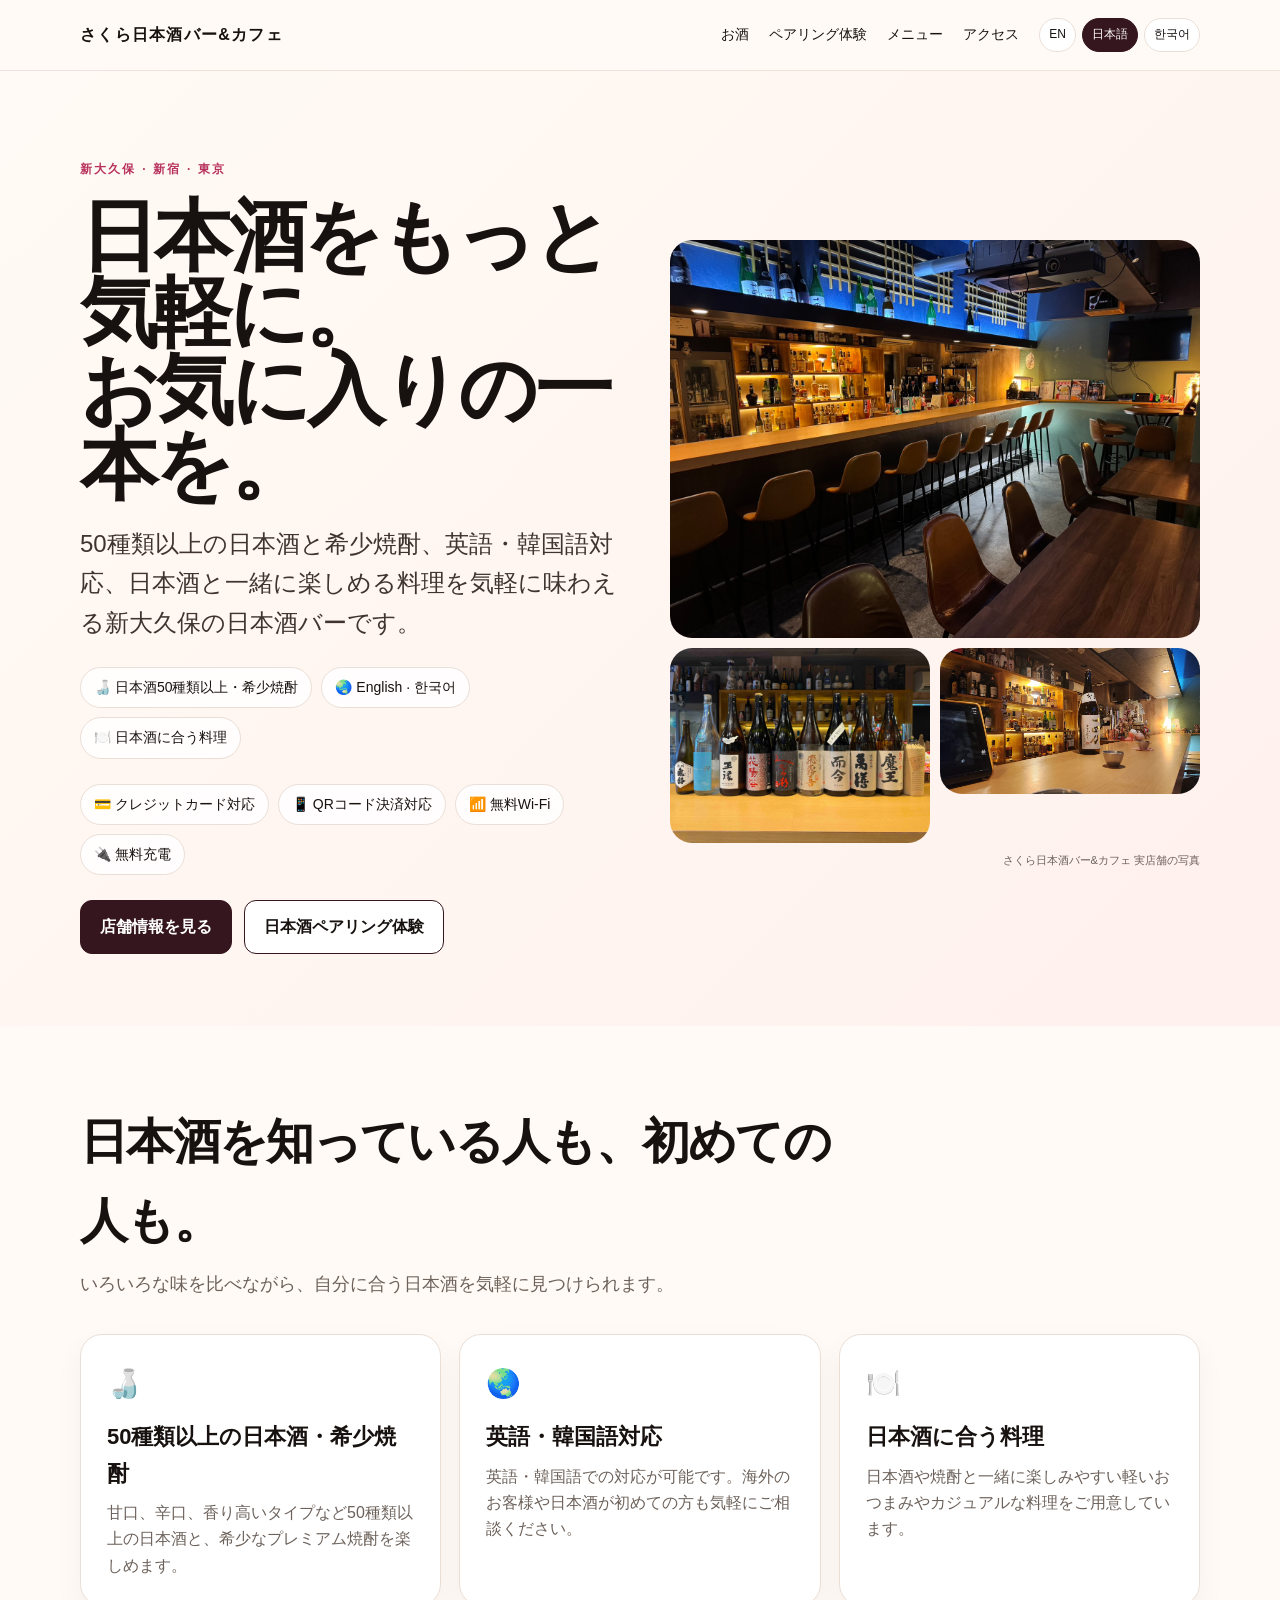
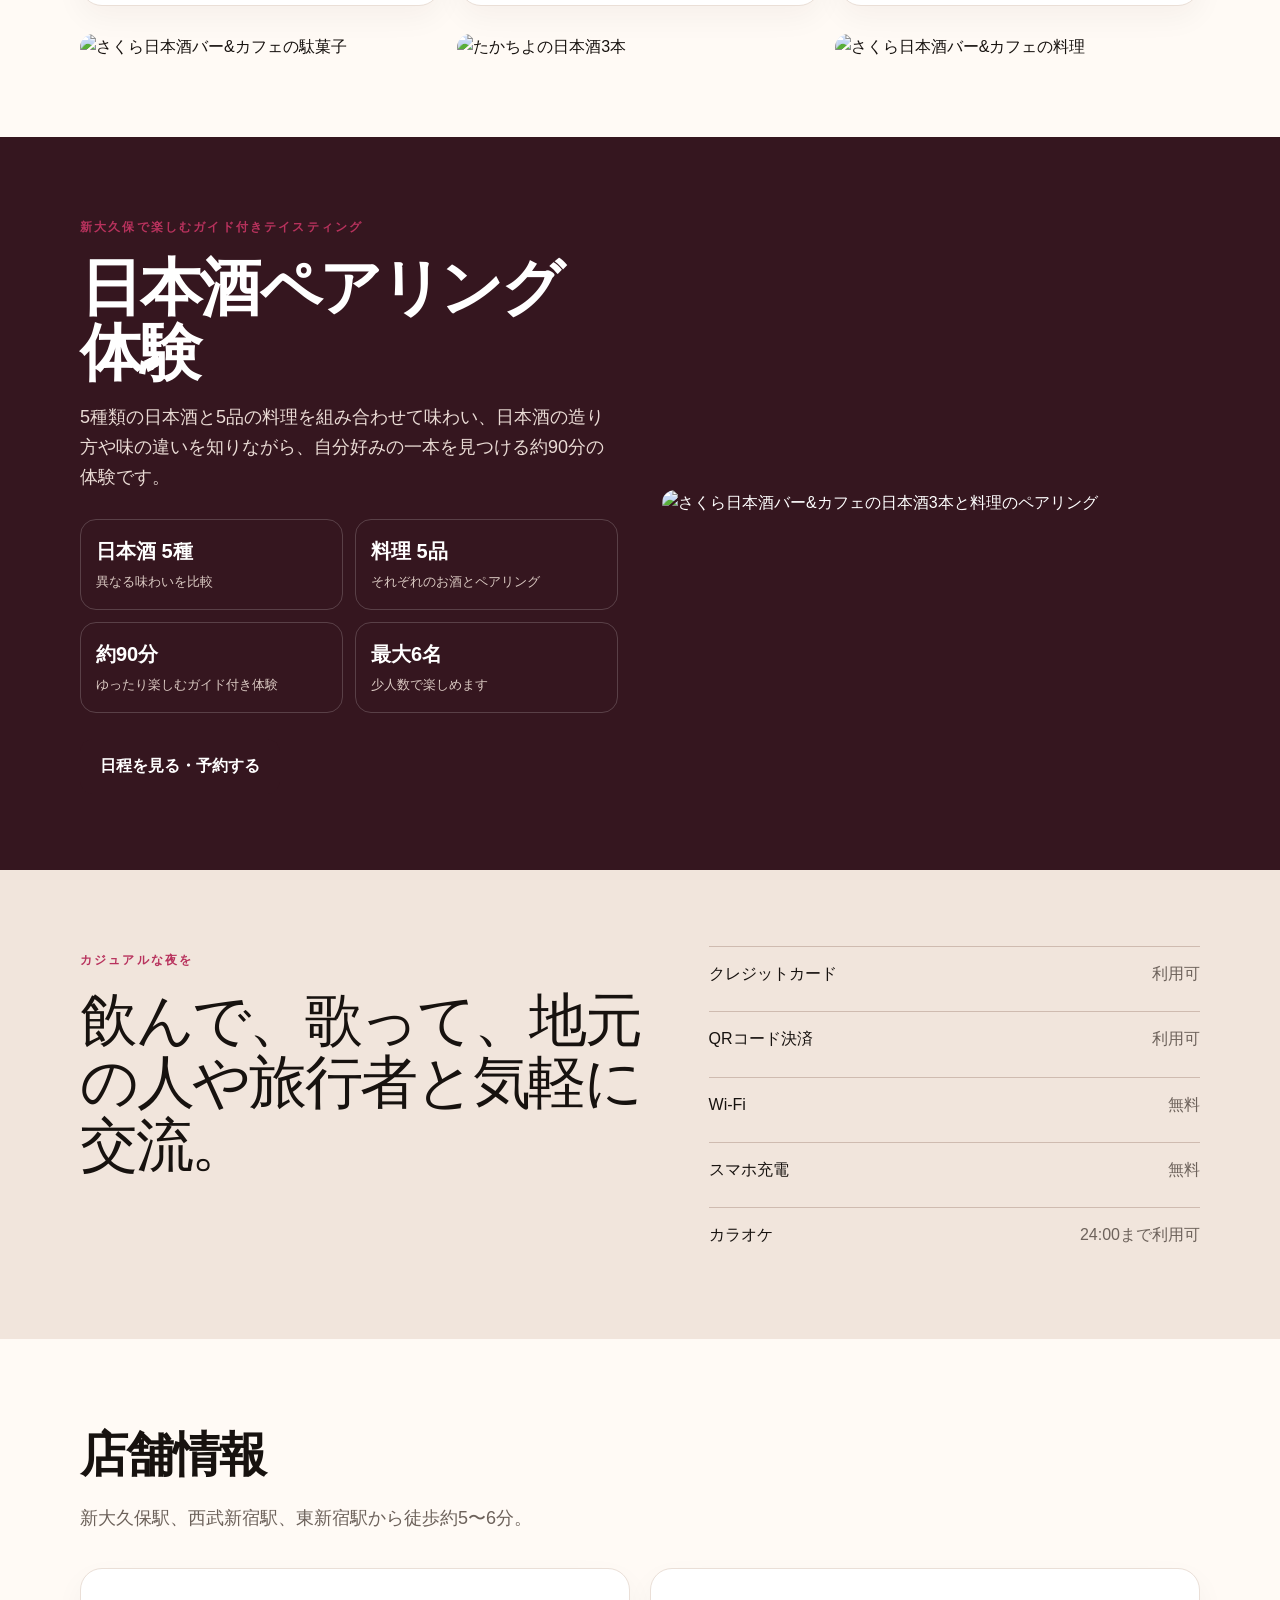
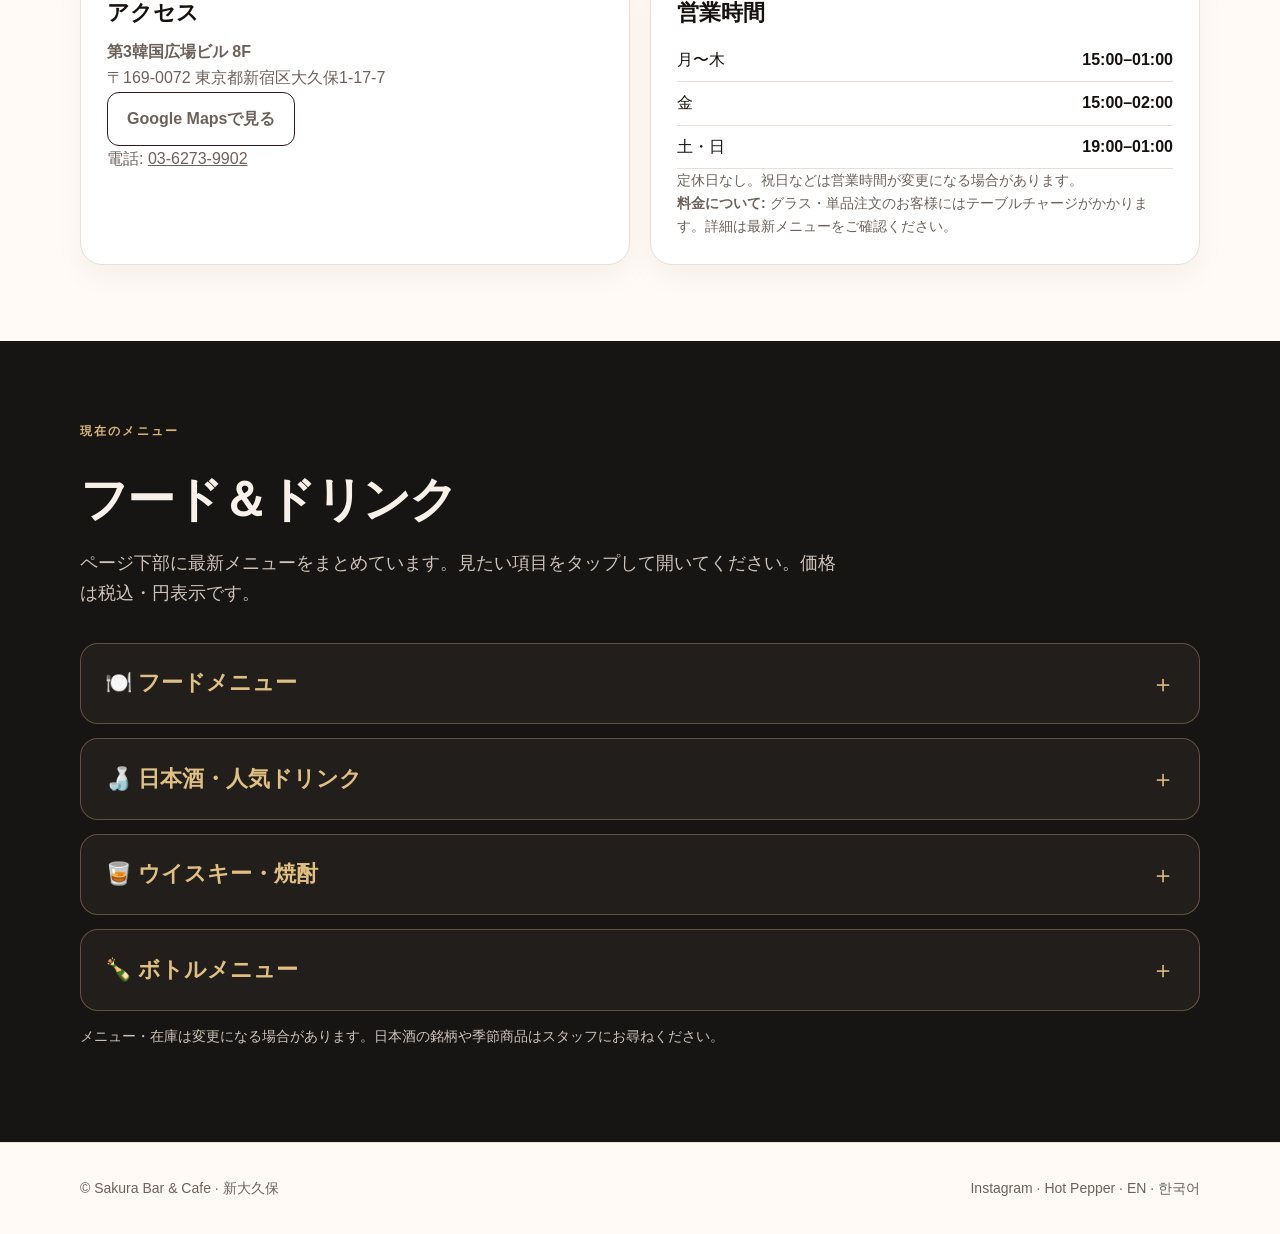
==== commit 091062b3: "Point hero interior image to uploaded full-resolution JPG" ====
--- a/ja/index.html
+++ b/ja/index.html
@@ -1,4 +1,4 @@
-<!doctype html><html lang="ja"><head><meta charset="utf-8"><meta name="viewport" content="width=device-width,initial-scale=1"><title>さくら Bar & Cafe | 新大久保の日本酒バー</title><meta name="description" content="新大久保・新宿の日本酒バー。50種類以上の日本酒と希少焼酎、英語・韓国語対応、日本酒に合う料理、日本酒ペアリング体験を楽しめます。"><link rel="canonical" href="https://sakurasaketokyo.com/ja/"><link rel="alternate" hreflang="en" href="https://sakurasaketokyo.com/"><link rel="alternate" hreflang="ja" href="https://sakurasaketokyo.com/ja/"><link rel="alternate" hreflang="ko" href="https://sakurasaketokyo.com/ko/"><link rel="stylesheet" href="/style.css"></head><body><header class="topbar"><div class="wrap nav"><a class="brand" href="/ja/">さくら日本酒バー&カフェ</a><nav class="navlinks"><a href="#drinks">お酒</a><a href="#pairing">ペアリング体験</a><a href="#menu">メニュー</a><a href="#visit">アクセス</a><div class="langs"><a href="/">EN</a><a href="/ja/" aria-current="page">日本語</a><a href="/ko/">한국어</a></div></nav></div></header><main><section class="hero"><div class="wrap hero-grid"><div class="hero-copy"><div class="eyebrow">新大久保 · 新宿 · 東京</div><h1>日本酒をもっと気軽に。<br>お気に入りの一本を。</h1><p class="lead">50種類以上の日本酒と希少焼酎、英語・韓国語対応、日本酒と一緒に楽しめる料理を気軽に味わえる新大久保の日本酒バーです。</p><div class="pillrow"><span class="pill">🍶 日本酒50種類以上・希少焼酎</span><span class="pill">🌏 English · 한국어</span><span class="pill">🍽️ 日本酒に合う料理</span></div><div class="pillrow"><span class="pill">💳 クレジットカード対応</span><span class="pill">📱 QRコード決済対応</span><span class="pill">📶 無料Wi-Fi</span><span class="pill">🔌 無料充電</span></div><div class="cta"><a class="btn primary" href="#visit">店舗情報を見る</a><a class="btn secondary" href="#pairing">日本酒ペアリング体験</a></div></div><div><div class="hero-media"><img src="/assets/interior-wide.jpg" alt="新大久保のさくら日本酒バー&カフェ店内" loading="eager"><img src="/assets/sake-shochu-lineup.jpg" alt="さくら日本酒バー&カフェの日本酒と希少焼酎" loading="eager"><img src="/assets/juyondai-counter.jpg" alt="さくら日本酒バー&カフェの十四代" loading="eager"></div><div class="photo-credit">さくら日本酒バー&カフェ 実店舗の写真</div></div></div></section><section id="drinks"><div class="wrap"><div class="section-head"><h2>日本酒を知っている人も、初めての人も。</h2><p>いろいろな味を比べながら、自分に合う日本酒を気軽に見つけられます。</p></div><div class="grid3"><article class="card"><div class="icon">🍶</div><h3>50種類以上の日本酒・希少焼酎</h3><p>甘口、辛口、香り高いタイプなど50種類以上の日本酒と、希少なプレミアム焼酎を楽しめます。</p></article><article class="card"><div class="icon">🌏</div><h3>英語・韓国語対応</h3><p>英語・韓国語での対応が可能です。海外のお客様や日本酒が初めての方も気軽にご相談ください。</p></article><article class="card"><div class="icon">🍽️</div><h3>日本酒に合う料理</h3><p>日本酒や焼酎と一緒に楽しみやすい軽いおつまみやカジュアルな料理をご用意しています。</p></article></div><div class="photo-strip"><img src="https://a0.muscache.com/im/pictures/Mt/MtTemplate-6906653/original/3885f02c-bdd4-4554-bd8f-735e57ad3d0d.png?im_w=1200" alt="さくら日本酒バー&カフェの駄菓子"><img src="https://a0.muscache.com/im/pictures/Mt/MtTemplate-6906653/original/026e3481-9d9d-4693-bd46-e3e7b353f71c.jpeg?im_w=1200" alt="たかちよの日本酒3本"><img src="https://imgfp.hotp.jp/IMGH/57/60/P050815760/P050815760_480.jpg" alt="さくら日本酒バー&カフェの料理"></div></div></section><section id="pairing" class="pairing"><div class="wrap pairing-grid"><div><div class="eyebrow">新大久保で楽しむガイド付きテイスティング</div><h2>日本酒ペアリング体験</h2><p>5種類の日本酒と5品の料理を組み合わせて味わい、日本酒の造り方や味の違いを知りながら、自分好みの一本を見つける約90分の体験です。</p><div class="pairing-points"><div class="pairing-point"><strong>日本酒 5種</strong><span>異なる味わいを比較</span></div><div class="pairing-point"><strong>料理 5品</strong><span>それぞれのお酒とペアリング</span></div><div class="pairing-point"><strong>約90分</strong><span>ゆったり楽しむガイド付き体験</span></div><div class="pairing-point"><strong>最大6名</strong><span>少人数で楽しめます</span></div></div><div class="cta"><a class="btn primary" href="https://www.airbnb.jp/experiences/6906653" rel="noopener">日程を見る・予約する</a></div></div><div class="pairing-photo"><img src="https://a0.muscache.com/im/pictures/Mt/MtTemplate-6906653/original/d0ff8173-7073-415d-bc8a-5778353bb8f4.jpeg?im_w=1200" alt="さくら日本酒バー&カフェの日本酒3本と料理のペアリング"></div></div></section><section id="experience" class="band"><div class="wrap facts"><div><div class="eyebrow">カジュアルな夜を</div><p class="bigfact">飲んで、歌って、地元の人や旅行者と気軽に交流。</p></div><div class="factlist"><div class="fact"><span>クレジットカード</span><span>利用可</span></div><div class="fact"><span>QRコード決済</span><span>利用可</span></div><div class="fact"><span>Wi-Fi</span><span>無料</span></div><div class="fact"><span>スマホ充電</span><span>無料</span></div><div class="fact"><span>カラオケ</span><span>24:00まで利用可</span></div></div></div></section><section id="visit"><div class="wrap"><div class="section-head"><h2>店舗情報</h2><p>新大久保駅、西武新宿駅、東新宿駅から徒歩約5〜6分。</p></div><div class="info"><div class="card"><h3>アクセス</h3><p><strong>第3韓国広場ビル 8F</strong><br>〒169-0072 東京都新宿区大久保1-17-7</p><p><a class="btn secondary" href="https://maps.app.goo.gl/QnjTWTsb1J2ndsud9" rel="noopener">Google Mapsで見る</a></p><p>電話: <a href="tel:+81362739902">03-6273-9902</a></p></div><div class="card"><h3>営業時間</h3><table class="hours"><tr><td>月〜木</td><td>15:00–01:00</td></tr><tr><td>金</td><td>15:00–02:00</td></tr><tr><td>土・日</td><td>19:00–01:00</td></tr></table><p class="note">定休日なし。祝日などは営業時間が変更になる場合があります。</p><p class="note"><strong>料金について:</strong> グラス・単品注文のお客様にはテーブルチャージがかかります。詳細は最新メニューをご確認ください。</p></div></div></div></section>
+<!doctype html><html lang="ja"><head><meta charset="utf-8"><meta name="viewport" content="width=device-width,initial-scale=1"><title>さくら Bar & Cafe | 新大久保の日本酒バー</title><meta name="description" content="新大久保・新宿の日本酒バー。50種類以上の日本酒と希少焼酎、英語・韓国語対応、日本酒に合う料理、日本酒ペアリング体験を楽しめます。"><link rel="canonical" href="https://sakurasaketokyo.com/ja/"><link rel="alternate" hreflang="en" href="https://sakurasaketokyo.com/"><link rel="alternate" hreflang="ja" href="https://sakurasaketokyo.com/ja/"><link rel="alternate" hreflang="ko" href="https://sakurasaketokyo.com/ko/"><link rel="stylesheet" href="/style.css"></head><body><header class="topbar"><div class="wrap nav"><a class="brand" href="/ja/">さくら日本酒バー&カフェ</a><nav class="navlinks"><a href="#drinks">お酒</a><a href="#pairing">ペアリング体験</a><a href="#menu">メニュー</a><a href="#visit">アクセス</a><div class="langs"><a href="/">EN</a><a href="/ja/" aria-current="page">日本語</a><a href="/ko/">한국어</a></div></nav></div></header><main><section class="hero"><div class="wrap hero-grid"><div class="hero-copy"><div class="eyebrow">新大久保 · 新宿 · 東京</div><h1>日本酒をもっと気軽に。<br>お気に入りの一本を。</h1><p class="lead">50種類以上の日本酒と希少焼酎、英語・韓国語対応、日本酒と一緒に楽しめる料理を気軽に味わえる新大久保の日本酒バーです。</p><div class="pillrow"><span class="pill">🍶 日本酒50種類以上・希少焼酎</span><span class="pill">🌏 English · 한국어</span><span class="pill">🍽️ 日本酒に合う料理</span></div><div class="pillrow"><span class="pill">💳 クレジットカード対応</span><span class="pill">📱 QRコード決済対応</span><span class="pill">📶 無料Wi-Fi</span><span class="pill">🔌 無料充電</span></div><div class="cta"><a class="btn primary" href="#visit">店舗情報を見る</a><a class="btn secondary" href="#pairing">日本酒ペアリング体験</a></div></div><div><div class="hero-media"><img src="/assets/interior_wide.jpg" alt="新大久保のさくら日本酒バー&カフェ店内" loading="eager"><img src="/assets/sake-shochu-lineup.jpg" alt="さくら日本酒バー&カフェの日本酒と希少焼酎" loading="eager"><img src="/assets/juyondai-counter.jpg" alt="さくら日本酒バー&カフェの十四代" loading="eager"></div><div class="photo-credit">さくら日本酒バー&カフェ 実店舗の写真</div></div></div></section><section id="drinks"><div class="wrap"><div class="section-head"><h2>日本酒を知っている人も、初めての人も。</h2><p>いろいろな味を比べながら、自分に合う日本酒を気軽に見つけられます。</p></div><div class="grid3"><article class="card"><div class="icon">🍶</div><h3>50種類以上の日本酒・希少焼酎</h3><p>甘口、辛口、香り高いタイプなど50種類以上の日本酒と、希少なプレミアム焼酎を楽しめます。</p></article><article class="card"><div class="icon">🌏</div><h3>英語・韓国語対応</h3><p>英語・韓国語での対応が可能です。海外のお客様や日本酒が初めての方も気軽にご相談ください。</p></article><article class="card"><div class="icon">🍽️</div><h3>日本酒に合う料理</h3><p>日本酒や焼酎と一緒に楽しみやすい軽いおつまみやカジュアルな料理をご用意しています。</p></article></div><div class="photo-strip"><img src="https://a0.muscache.com/im/pictures/Mt/MtTemplate-6906653/original/3885f02c-bdd4-4554-bd8f-735e57ad3d0d.png?im_w=1200" alt="さくら日本酒バー&カフェの駄菓子"><img src="https://a0.muscache.com/im/pictures/Mt/MtTemplate-6906653/original/026e3481-9d9d-4693-bd46-e3e7b353f71c.jpeg?im_w=1200" alt="たかちよの日本酒3本"><img src="https://imgfp.hotp.jp/IMGH/57/60/P050815760/P050815760_480.jpg" alt="さくら日本酒バー&カフェの料理"></div></div></section><section id="pairing" class="pairing"><div class="wrap pairing-grid"><div><div class="eyebrow">新大久保で楽しむガイド付きテイスティング</div><h2>日本酒ペアリング体験</h2><p>5種類の日本酒と5品の料理を組み合わせて味わい、日本酒の造り方や味の違いを知りながら、自分好みの一本を見つける約90分の体験です。</p><div class="pairing-points"><div class="pairing-point"><strong>日本酒 5種</strong><span>異なる味わいを比較</span></div><div class="pairing-point"><strong>料理 5品</strong><span>それぞれのお酒とペアリング</span></div><div class="pairing-point"><strong>約90分</strong><span>ゆったり楽しむガイド付き体験</span></div><div class="pairing-point"><strong>最大6名</strong><span>少人数で楽しめます</span></div></div><div class="cta"><a class="btn primary" href="https://www.airbnb.jp/experiences/6906653" rel="noopener">日程を見る・予約する</a></div></div><div class="pairing-photo"><img src="https://a0.muscache.com/im/pictures/Mt/MtTemplate-6906653/original/d0ff8173-7073-415d-bc8a-5778353bb8f4.jpeg?im_w=1200" alt="さくら日本酒バー&カフェの日本酒3本と料理のペアリング"></div></div></section><section id="experience" class="band"><div class="wrap facts"><div><div class="eyebrow">カジュアルな夜を</div><p class="bigfact">飲んで、歌って、地元の人や旅行者と気軽に交流。</p></div><div class="factlist"><div class="fact"><span>クレジットカード</span><span>利用可</span></div><div class="fact"><span>QRコード決済</span><span>利用可</span></div><div class="fact"><span>Wi-Fi</span><span>無料</span></div><div class="fact"><span>スマホ充電</span><span>無料</span></div><div class="fact"><span>カラオケ</span><span>24:00まで利用可</span></div></div></div></section><section id="visit"><div class="wrap"><div class="section-head"><h2>店舗情報</h2><p>新大久保駅、西武新宿駅、東新宿駅から徒歩約5〜6分。</p></div><div class="info"><div class="card"><h3>アクセス</h3><p><strong>第3韓国広場ビル 8F</strong><br>〒169-0072 東京都新宿区大久保1-17-7</p><p><a class="btn secondary" href="https://maps.app.goo.gl/QnjTWTsb1J2ndsud9" rel="noopener">Google Mapsで見る</a></p><p>電話: <a href="tel:+81362739902">03-6273-9902</a></p></div><div class="card"><h3>営業時間</h3><table class="hours"><tr><td>月〜木</td><td>15:00–01:00</td></tr><tr><td>金</td><td>15:00–02:00</td></tr><tr><td>土・日</td><td>19:00–01:00</td></tr></table><p class="note">定休日なし。祝日などは営業時間が変更になる場合があります。</p><p class="note"><strong>料金について:</strong> グラス・単品注文のお客様にはテーブルチャージがかかります。詳細は最新メニューをご確認ください。</p></div></div></div></section>
 <section id="menu" class="menu-section"><div class="wrap"><div class="section-head"><div class="eyebrow">現在のメニュー</div><h2>フード＆ドリンク</h2><p>ページ下部に最新メニューをまとめています。見たい項目をタップして開いてください。価格は税込・円表示です。</p></div>
 <details class="menu-details"><summary>🍽️ フードメニュー</summary><div class="menu-body"><div class="menu-columns"><div><div class="menu-group"><h3>おすすめ</h3><div class="menu-row"><span>土鍋で炊き込んだ日本酒バーのチーズカオマンガイセット<small>日本酒に漬け込んだ国産鶏もも肉、ミニトマト、キノコなどをお米と炊き上げ、炙りモッツァレラをのせた一品</small></span><span class="price">¥1,500</span></div><div class="menu-row"><span>純米酒に漬け込んだ煮込み鶏ももチャーシューと味玉</span><span class="price">¥900</span></div><div class="menu-row"><span>手作りクリスピーチキン</span><span class="price">¥800</span></div><div class="menu-row"><span>丸ごと玉ねぎとポークソーセージのスープ</span><span class="price">¥800</span></div><div class="menu-row"><span>炙りモッツァレラチーズトッピング</span><span class="price">+¥200</span></div></div><div class="menu-group"><h3>温かい料理</h3><div class="menu-row"><span>肉と野菜の餃子揚げ</span><span class="price">¥600</span></div><div class="menu-row"><span>炙りチーズハンバーグ</span><span class="price">¥900</span></div><div class="menu-row"><span>おでん盛り合わせ</span><span class="price">¥800</span></div><div class="menu-row"><span>辛ラーメン</span><span class="price">¥800</span></div><div class="menu-row"><span>ポークソーセージ</span><span class="price">¥500</span></div><div class="menu-row"><span>ポテトフライ</span><span class="price">¥600</span></div></div></div><div><div class="menu-group"><h3>おつまみ</h3><div class="menu-row"><span>エイヒレ</span><span class="price">¥700</span></div><div class="menu-row"><span>カワハギ</span><span class="price">¥700</span></div><div class="menu-row"><span>たこわさ</span><span class="price">¥500</span></div><div class="menu-row"><span>冷やし豆腐とカツオぶし</span><span class="price">¥500</span></div><div class="menu-row"><span>100%チーズクラッカー</span><span class="price">¥500</span></div><div class="menu-row"><span>ポップコーン</span><span class="price">¥500</span></div><div class="menu-row"><span>枝豆</span><span class="price">¥500</span></div><div class="menu-row"><span>チョコ盛り合わせ</span><span class="price">¥400</span></div></div></div></div></div></details>
 <details class="menu-details"><summary>🍶 日本酒・人気ドリンク</summary><div class="menu-body"><div class="menu-highlight"><div class="menu-row"><span><strong>テーブルチャージ（1人）</strong><small>駄菓子バー・カラオケ利用可。カラオケは24:00まで。</small></span><span class="price">¥500</span></div><div class="menu-row"><span><strong>スタッフドリンク</strong></span><span class="price">¥1,200</span></div></div><div class="menu-columns"><div><div class="menu-group"><h3>人気ドリンク</h3><div class="menu-row"><span>生ビール（サントリーマスターズドリーム）</span><span class="price">¥800</span></div><div class="menu-row"><span>角ハイボール</span><span class="price">¥800</span></div><div class="menu-row"><span>サワー：レモン・ザクロ・青リンゴ・ピーチ・トマト</span><span class="price">¥800</span></div><div class="menu-row"><span>ウーロンハイ</span><span class="price">¥800</span></div><div class="menu-row"><span>ジャスミンハイ</span><span class="price">¥800</span></div><div class="menu-row"><span>緑茶ハイ</span><span class="price">¥800</span></div><div class="menu-row"><span>コークハイ</span><span class="price">¥800</span></div><div class="menu-row"><span>ジンソーダ（六）</span><span class="price">¥800</span></div></div></div><div><div class="menu-group"><h3>日本酒</h3><div class="menu-row"><span>おすすめ日本酒（180ml）</span><span class="price">¥1,800</span></div><div class="menu-row"><span>おすすめ日本酒（60ml）</span><span class="price">¥800</span></div><div class="menu-row"><span>おすすめ日本酒3種飲み比べ</span><span class="price">¥2,400</span></div><div class="menu-row"><span>プレミアム日本酒3種飲み比べ</span><span class="price">¥3,600</span></div><div class="menu-row"><span>十四代（60ml）</span><span class="price">¥1,200〜</span></div><div class="menu-row"><span>その他の銘柄</span><span class="price">スタッフまで</span></div></div></div></div></div></details>
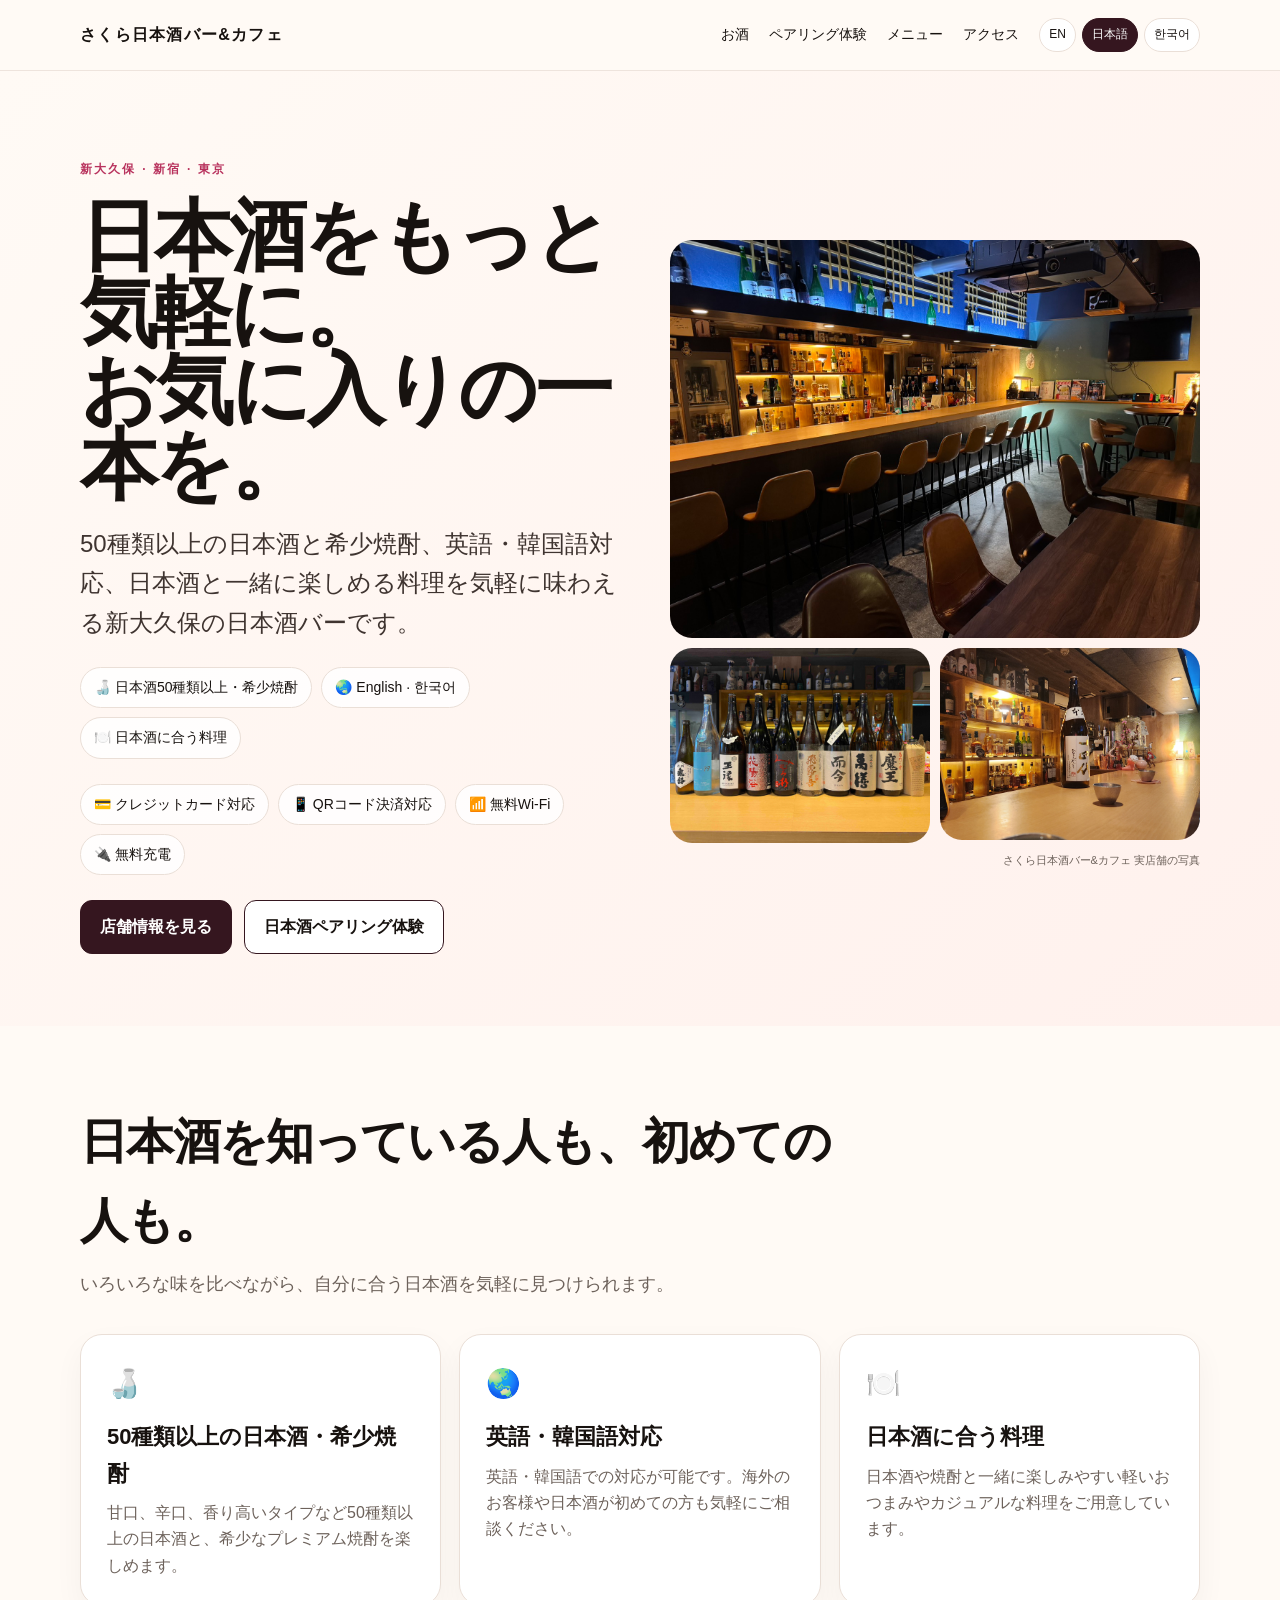
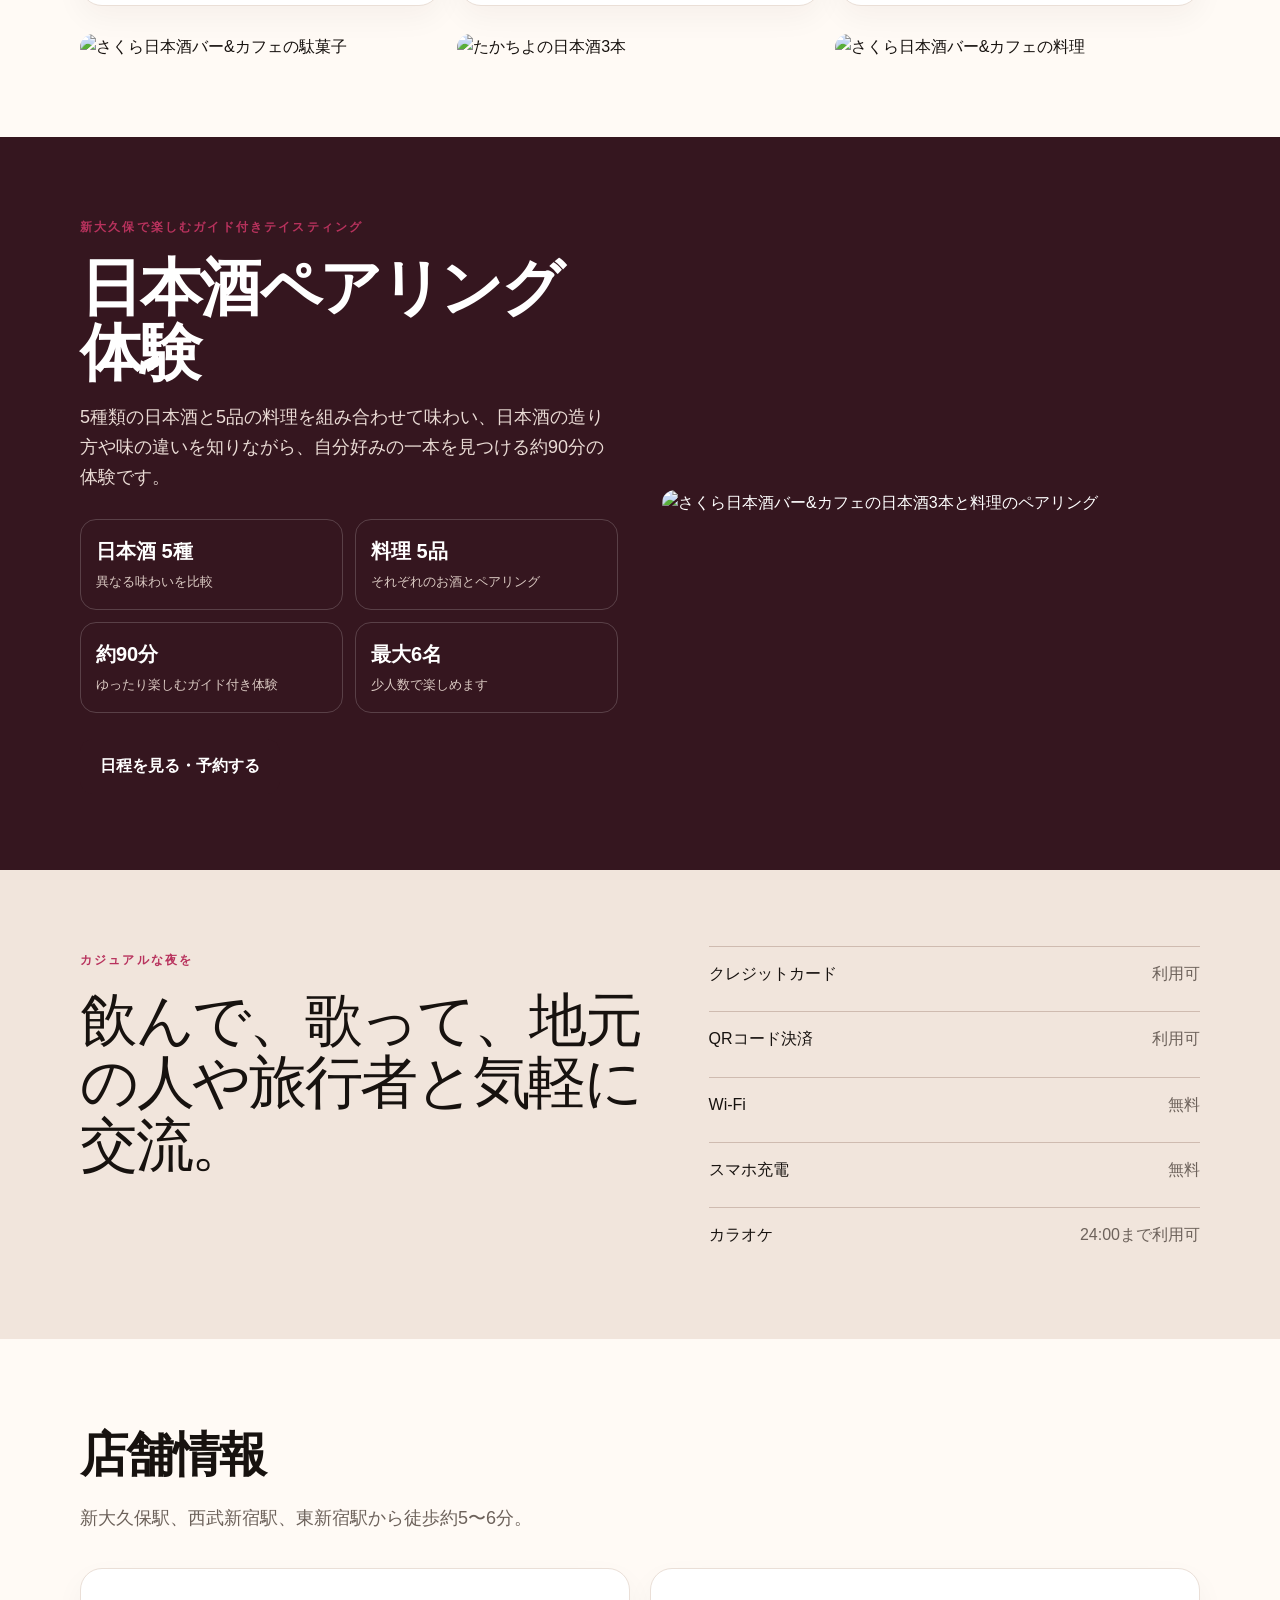
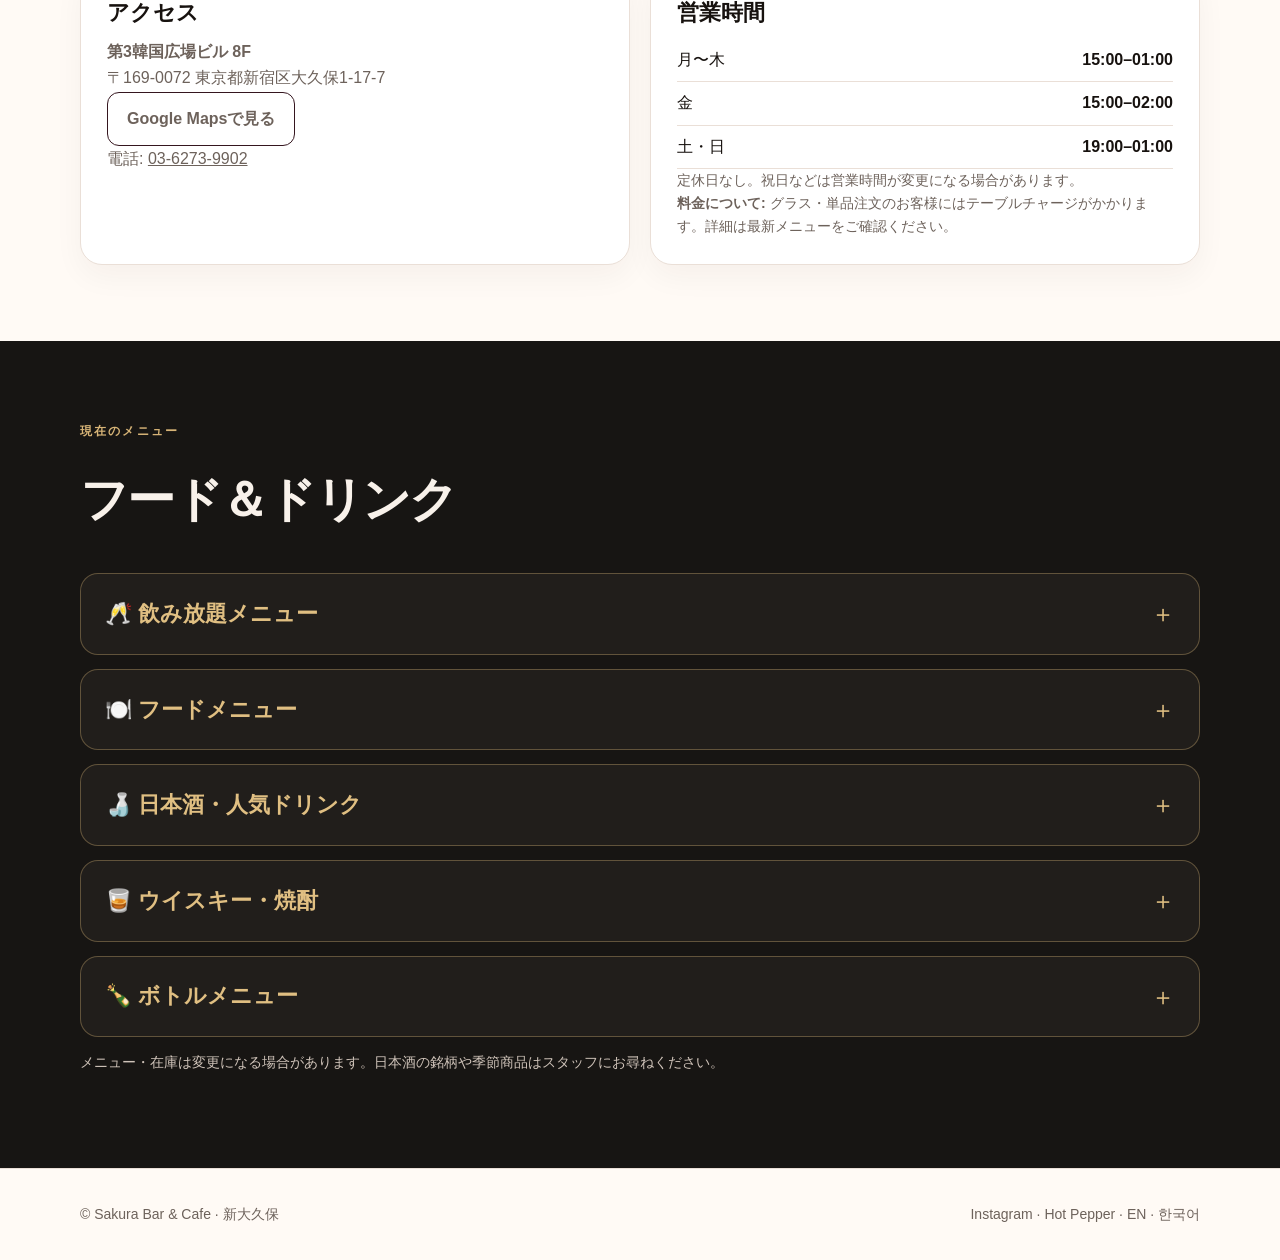
==== commit 0e2a7db9: "Add localized all-you-can-drink menu and reorder menu sections" ====
--- a/ja/index.html
+++ b/ja/index.html
@@ -1,5 +1,6 @@
 <!doctype html><html lang="ja"><head><meta charset="utf-8"><meta name="viewport" content="width=device-width,initial-scale=1"><title>さくら Bar & Cafe | 新大久保の日本酒バー</title><meta name="description" content="新大久保・新宿の日本酒バー。50種類以上の日本酒と希少焼酎、英語・韓国語対応、日本酒に合う料理、日本酒ペアリング体験を楽しめます。"><link rel="canonical" href="https://sakurasaketokyo.com/ja/"><link rel="alternate" hreflang="en" href="https://sakurasaketokyo.com/"><link rel="alternate" hreflang="ja" href="https://sakurasaketokyo.com/ja/"><link rel="alternate" hreflang="ko" href="https://sakurasaketokyo.com/ko/"><link rel="stylesheet" href="/style.css"></head><body><header class="topbar"><div class="wrap nav"><a class="brand" href="/ja/">さくら日本酒バー&カフェ</a><nav class="navlinks"><a href="#drinks">お酒</a><a href="#pairing">ペアリング体験</a><a href="#menu">メニュー</a><a href="#visit">アクセス</a><div class="langs"><a href="/">EN</a><a href="/ja/" aria-current="page">日本語</a><a href="/ko/">한국어</a></div></nav></div></header><main><section class="hero"><div class="wrap hero-grid"><div class="hero-copy"><div class="eyebrow">新大久保 · 新宿 · 東京</div><h1>日本酒をもっと気軽に。<br>お気に入りの一本を。</h1><p class="lead">50種類以上の日本酒と希少焼酎、英語・韓国語対応、日本酒と一緒に楽しめる料理を気軽に味わえる新大久保の日本酒バーです。</p><div class="pillrow"><span class="pill">🍶 日本酒50種類以上・希少焼酎</span><span class="pill">🌏 English · 한국어</span><span class="pill">🍽️ 日本酒に合う料理</span></div><div class="pillrow"><span class="pill">💳 クレジットカード対応</span><span class="pill">📱 QRコード決済対応</span><span class="pill">📶 無料Wi-Fi</span><span class="pill">🔌 無料充電</span></div><div class="cta"><a class="btn primary" href="#visit">店舗情報を見る</a><a class="btn secondary" href="#pairing">日本酒ペアリング体験</a></div></div><div><div class="hero-media"><img src="/assets/interior_wide.jpg" alt="新大久保のさくら日本酒バー&カフェ店内" loading="eager"><img src="/assets/sake-shochu-lineup.jpg" alt="さくら日本酒バー&カフェの日本酒と希少焼酎" loading="eager"><img src="/assets/juyondai-counter.jpg" alt="さくら日本酒バー&カフェの十四代" loading="eager"></div><div class="photo-credit">さくら日本酒バー&カフェ 実店舗の写真</div></div></div></section><section id="drinks"><div class="wrap"><div class="section-head"><h2>日本酒を知っている人も、初めての人も。</h2><p>いろいろな味を比べながら、自分に合う日本酒を気軽に見つけられます。</p></div><div class="grid3"><article class="card"><div class="icon">🍶</div><h3>50種類以上の日本酒・希少焼酎</h3><p>甘口、辛口、香り高いタイプなど50種類以上の日本酒と、希少なプレミアム焼酎を楽しめます。</p></article><article class="card"><div class="icon">🌏</div><h3>英語・韓国語対応</h3><p>英語・韓国語での対応が可能です。海外のお客様や日本酒が初めての方も気軽にご相談ください。</p></article><article class="card"><div class="icon">🍽️</div><h3>日本酒に合う料理</h3><p>日本酒や焼酎と一緒に楽しみやすい軽いおつまみやカジュアルな料理をご用意しています。</p></article></div><div class="photo-strip"><img src="https://a0.muscache.com/im/pictures/Mt/MtTemplate-6906653/original/3885f02c-bdd4-4554-bd8f-735e57ad3d0d.png?im_w=1200" alt="さくら日本酒バー&カフェの駄菓子"><img src="https://a0.muscache.com/im/pictures/Mt/MtTemplate-6906653/original/026e3481-9d9d-4693-bd46-e3e7b353f71c.jpeg?im_w=1200" alt="たかちよの日本酒3本"><img src="https://imgfp.hotp.jp/IMGH/57/60/P050815760/P050815760_480.jpg" alt="さくら日本酒バー&カフェの料理"></div></div></section><section id="pairing" class="pairing"><div class="wrap pairing-grid"><div><div class="eyebrow">新大久保で楽しむガイド付きテイスティング</div><h2>日本酒ペアリング体験</h2><p>5種類の日本酒と5品の料理を組み合わせて味わい、日本酒の造り方や味の違いを知りながら、自分好みの一本を見つける約90分の体験です。</p><div class="pairing-points"><div class="pairing-point"><strong>日本酒 5種</strong><span>異なる味わいを比較</span></div><div class="pairing-point"><strong>料理 5品</strong><span>それぞれのお酒とペアリング</span></div><div class="pairing-point"><strong>約90分</strong><span>ゆったり楽しむガイド付き体験</span></div><div class="pairing-point"><strong>最大6名</strong><span>少人数で楽しめます</span></div></div><div class="cta"><a class="btn primary" href="https://www.airbnb.jp/experiences/6906653" rel="noopener">日程を見る・予約する</a></div></div><div class="pairing-photo"><img src="https://a0.muscache.com/im/pictures/Mt/MtTemplate-6906653/original/d0ff8173-7073-415d-bc8a-5778353bb8f4.jpeg?im_w=1200" alt="さくら日本酒バー&カフェの日本酒3本と料理のペアリング"></div></div></section><section id="experience" class="band"><div class="wrap facts"><div><div class="eyebrow">カジュアルな夜を</div><p class="bigfact">飲んで、歌って、地元の人や旅行者と気軽に交流。</p></div><div class="factlist"><div class="fact"><span>クレジットカード</span><span>利用可</span></div><div class="fact"><span>QRコード決済</span><span>利用可</span></div><div class="fact"><span>Wi-Fi</span><span>無料</span></div><div class="fact"><span>スマホ充電</span><span>無料</span></div><div class="fact"><span>カラオケ</span><span>24:00まで利用可</span></div></div></div></section><section id="visit"><div class="wrap"><div class="section-head"><h2>店舗情報</h2><p>新大久保駅、西武新宿駅、東新宿駅から徒歩約5〜6分。</p></div><div class="info"><div class="card"><h3>アクセス</h3><p><strong>第3韓国広場ビル 8F</strong><br>〒169-0072 東京都新宿区大久保1-17-7</p><p><a class="btn secondary" href="https://maps.app.goo.gl/QnjTWTsb1J2ndsud9" rel="noopener">Google Mapsで見る</a></p><p>電話: <a href="tel:+81362739902">03-6273-9902</a></p></div><div class="card"><h3>営業時間</h3><table class="hours"><tr><td>月〜木</td><td>15:00–01:00</td></tr><tr><td>金</td><td>15:00–02:00</td></tr><tr><td>土・日</td><td>19:00–01:00</td></tr></table><p class="note">定休日なし。祝日などは営業時間が変更になる場合があります。</p><p class="note"><strong>料金について:</strong> グラス・単品注文のお客様にはテーブルチャージがかかります。詳細は最新メニューをご確認ください。</p></div></div></div></section>
-<section id="menu" class="menu-section"><div class="wrap"><div class="section-head"><div class="eyebrow">現在のメニュー</div><h2>フード＆ドリンク</h2><p>ページ下部に最新メニューをまとめています。見たい項目をタップして開いてください。価格は税込・円表示です。</p></div>
+<section id="menu" class="menu-section"><div class="wrap"><div class="section-head"><div class="eyebrow">現在のメニュー</div><h2>フード＆ドリンク</h2></div>
+<details class="menu-details"><summary>🥂 飲み放題メニュー</summary><div class="menu-body"><div class="menu-columns"><div><div class="menu-group"><h3>プレミアム飲み放題 — 60分</h3><div class="menu-row"><span><strong>プレミアム飲み放題</strong></span><span class="price">¥2,980</span></div><div class="menu-row"><span>50種類以上の日本酒<small>銘柄は日によって変わります。<br>鳳凰美田、獺祭、久保田、寒菊、磯自慢などをご用意しています。</small></span></div><div class="menu-row"><span>プレミアム焼酎<small>魔王、百年の孤独、天使の誘惑、フラミンゴ</small></span></div><div class="menu-row"><span>生ビール<small>ザ・プレミアム・モルツ マスターズドリーム</small></span></div><div class="menu-row"><span>こだわりの角ハイボール</span></div><div class="menu-row"><span>各種サワー・ハイ</span></div><div class="menu-row"><span>駄菓子</span></div></div></div><div><div class="menu-group"><h3>テーブルで飲み放題</h3><div class="menu-row"><span><strong>テーブルで飲み放題</strong></span><span class="price">¥1,980</span></div><div class="menu-row"><span>日本酒10種類以上</span></div><div class="menu-row"><span>焼酎3種類以上</span></div><div class="menu-row"><span>生ビール<small>ザ・プレミアム・モルツ マスターズドリーム</small></span></div><div class="menu-row"><span>こだわりの角ハイボール</span></div><div class="menu-row"><span>各種サワー・ハイ</span></div><div class="menu-row"><span>駄菓子</span></div></div></div></div></div></details>
 <details class="menu-details"><summary>🍽️ フードメニュー</summary><div class="menu-body"><div class="menu-columns"><div><div class="menu-group"><h3>おすすめ</h3><div class="menu-row"><span>土鍋で炊き込んだ日本酒バーのチーズカオマンガイセット<small>日本酒に漬け込んだ国産鶏もも肉、ミニトマト、キノコなどをお米と炊き上げ、炙りモッツァレラをのせた一品</small></span><span class="price">¥1,500</span></div><div class="menu-row"><span>純米酒に漬け込んだ煮込み鶏ももチャーシューと味玉</span><span class="price">¥900</span></div><div class="menu-row"><span>手作りクリスピーチキン</span><span class="price">¥800</span></div><div class="menu-row"><span>丸ごと玉ねぎとポークソーセージのスープ</span><span class="price">¥800</span></div><div class="menu-row"><span>炙りモッツァレラチーズトッピング</span><span class="price">+¥200</span></div></div><div class="menu-group"><h3>温かい料理</h3><div class="menu-row"><span>肉と野菜の餃子揚げ</span><span class="price">¥600</span></div><div class="menu-row"><span>炙りチーズハンバーグ</span><span class="price">¥900</span></div><div class="menu-row"><span>おでん盛り合わせ</span><span class="price">¥800</span></div><div class="menu-row"><span>辛ラーメン</span><span class="price">¥800</span></div><div class="menu-row"><span>ポークソーセージ</span><span class="price">¥500</span></div><div class="menu-row"><span>ポテトフライ</span><span class="price">¥600</span></div></div></div><div><div class="menu-group"><h3>おつまみ</h3><div class="menu-row"><span>エイヒレ</span><span class="price">¥700</span></div><div class="menu-row"><span>カワハギ</span><span class="price">¥700</span></div><div class="menu-row"><span>たこわさ</span><span class="price">¥500</span></div><div class="menu-row"><span>冷やし豆腐とカツオぶし</span><span class="price">¥500</span></div><div class="menu-row"><span>100%チーズクラッカー</span><span class="price">¥500</span></div><div class="menu-row"><span>ポップコーン</span><span class="price">¥500</span></div><div class="menu-row"><span>枝豆</span><span class="price">¥500</span></div><div class="menu-row"><span>チョコ盛り合わせ</span><span class="price">¥400</span></div></div></div></div></div></details>
 <details class="menu-details"><summary>🍶 日本酒・人気ドリンク</summary><div class="menu-body"><div class="menu-highlight"><div class="menu-row"><span><strong>テーブルチャージ（1人）</strong><small>駄菓子バー・カラオケ利用可。カラオケは24:00まで。</small></span><span class="price">¥500</span></div><div class="menu-row"><span><strong>スタッフドリンク</strong></span><span class="price">¥1,200</span></div></div><div class="menu-columns"><div><div class="menu-group"><h3>人気ドリンク</h3><div class="menu-row"><span>生ビール（サントリーマスターズドリーム）</span><span class="price">¥800</span></div><div class="menu-row"><span>角ハイボール</span><span class="price">¥800</span></div><div class="menu-row"><span>サワー：レモン・ザクロ・青リンゴ・ピーチ・トマト</span><span class="price">¥800</span></div><div class="menu-row"><span>ウーロンハイ</span><span class="price">¥800</span></div><div class="menu-row"><span>ジャスミンハイ</span><span class="price">¥800</span></div><div class="menu-row"><span>緑茶ハイ</span><span class="price">¥800</span></div><div class="menu-row"><span>コークハイ</span><span class="price">¥800</span></div><div class="menu-row"><span>ジンソーダ（六）</span><span class="price">¥800</span></div></div></div><div><div class="menu-group"><h3>日本酒</h3><div class="menu-row"><span>おすすめ日本酒（180ml）</span><span class="price">¥1,800</span></div><div class="menu-row"><span>おすすめ日本酒（60ml）</span><span class="price">¥800</span></div><div class="menu-row"><span>おすすめ日本酒3種飲み比べ</span><span class="price">¥2,400</span></div><div class="menu-row"><span>プレミアム日本酒3種飲み比べ</span><span class="price">¥3,600</span></div><div class="menu-row"><span>十四代（60ml）</span><span class="price">¥1,200〜</span></div><div class="menu-row"><span>その他の銘柄</span><span class="price">スタッフまで</span></div></div></div></div></div></details>
 <details class="menu-details"><summary>🥃 ウイスキー・焼酎</summary><div class="menu-body"><p class="menu-note">ウイスキーは30ml / 15ml、焼酎は60mlです。</p><div class="menu-columns"><div><div class="menu-group"><h3>ウイスキー</h3><div class="menu-row"><span>山崎</span><span class="price menu-subprice">¥1,500 / ¥800</span></div><div class="menu-row"><span>山崎12 Years</span><span class="price menu-subprice">¥2,100 / ¥1,100</span></div><div class="menu-row"><span>響 Blender’s Choice</span><span class="price menu-subprice">¥1,900 / ¥1,000</span></div><div class="menu-row"><span>響 21 Years</span><span class="price menu-subprice">¥3,400 / ¥1,700</span></div><div class="menu-row"><span>白州</span><span class="price menu-subprice">¥1,500 / ¥800</span></div><div class="menu-row"><span>宮城峡</span><span class="price menu-subprice">¥900 / ¥500</span></div><div class="menu-row"><span>余市</span><span class="price menu-subprice">¥900 / ¥500</span></div><div class="menu-row"><span>竹鶴</span><span class="price menu-subprice">¥900 / ¥500</span></div><div class="menu-row"><span>イチローズモルト & Grain</span><span class="price menu-subprice">¥1,000 / ¥500</span></div><div class="menu-row"><span>イチローズモルト MWR</span><span class="price menu-subprice">¥1,200 / ¥600</span></div><div class="menu-row"><span>イチローズモルト Winewood</span><span class="price menu-subprice">¥1,200 / ¥600</span></div><div class="menu-row"><span>ブッカーズ</span><span class="price menu-subprice">¥2,500 / ¥1,300</span></div><div class="menu-row"><span>ジョニーウォーカーブルー</span><span class="price menu-subprice">¥2,100 / ¥1,100</span></div><div class="menu-row"><span>マッカラン 12 Years</span><span class="price menu-subprice">¥1,300 / ¥700</span></div><div class="menu-row"><span>ラフロイグ 10 Years</span><span class="price menu-subprice">¥800 / ¥400</span></div><div class="menu-row"><span>バランタイン 17 Years</span><span class="price menu-subprice">¥1,100 / ¥600</span></div><div class="menu-row"><span>バランタイン 21 Years</span><span class="price menu-subprice">¥1,800 / ¥900</span></div><div class="menu-row"><span>バランタイン 30 Years</span><span class="price menu-subprice">¥5,500 / ¥2,800</span></div><div class="menu-row"><span>シーバスリーガル 12 Years</span><span class="price menu-subprice">¥900 / ¥500</span></div><div class="menu-row"><span>シーバスリーガル 水楢 18 Years</span><span class="price menu-subprice">¥1,300 / ¥700</span></div></div></div><div><div class="menu-group"><h3>焼酎</h3><div class="menu-row"><span>森伊蔵 — 芋</span><span class="price">¥1,500</span></div><div class="menu-row"><span>魔王 — 芋</span><span class="price">¥1,000</span></div><div class="menu-row"><span>佐藤 黒 — 芋</span><span class="price">¥900</span></div><div class="menu-row"><span>天使の誘惑 — 芋</span><span class="price">¥900</span></div><div class="menu-row"><span>萬膳 — 芋</span><span class="price">¥800</span></div><div class="menu-row"><span>兼八 — 麦</span><span class="price">¥800</span></div><div class="menu-row"><span>百年の孤独 — 麦</span><span class="price">¥900</span></div><div class="menu-row"><span>獺祭焼酎 — 米</span><span class="price">¥900</span></div></div><div class="menu-group"><h3>その他ドリンク</h3><div class="menu-row"><span>テキーラ Clase Azul（40ml）</span><span class="price">¥2,500</span></div><div class="menu-row"><span>テキーラ Cuervo Gold（40ml）</span><span class="price">¥800</span></div><div class="menu-row"><span>マッコリ ボトル</span><span class="price">¥1,800</span></div><div class="menu-row"><span>チャミスル</span><span class="price">¥1,200</span></div><div class="menu-row"><span>ソフトドリンク<small>コーラ・ジャスミン茶・ウーロン茶・緑茶</small></span><span class="price">¥500</span></div></div></div></div></div></details>
